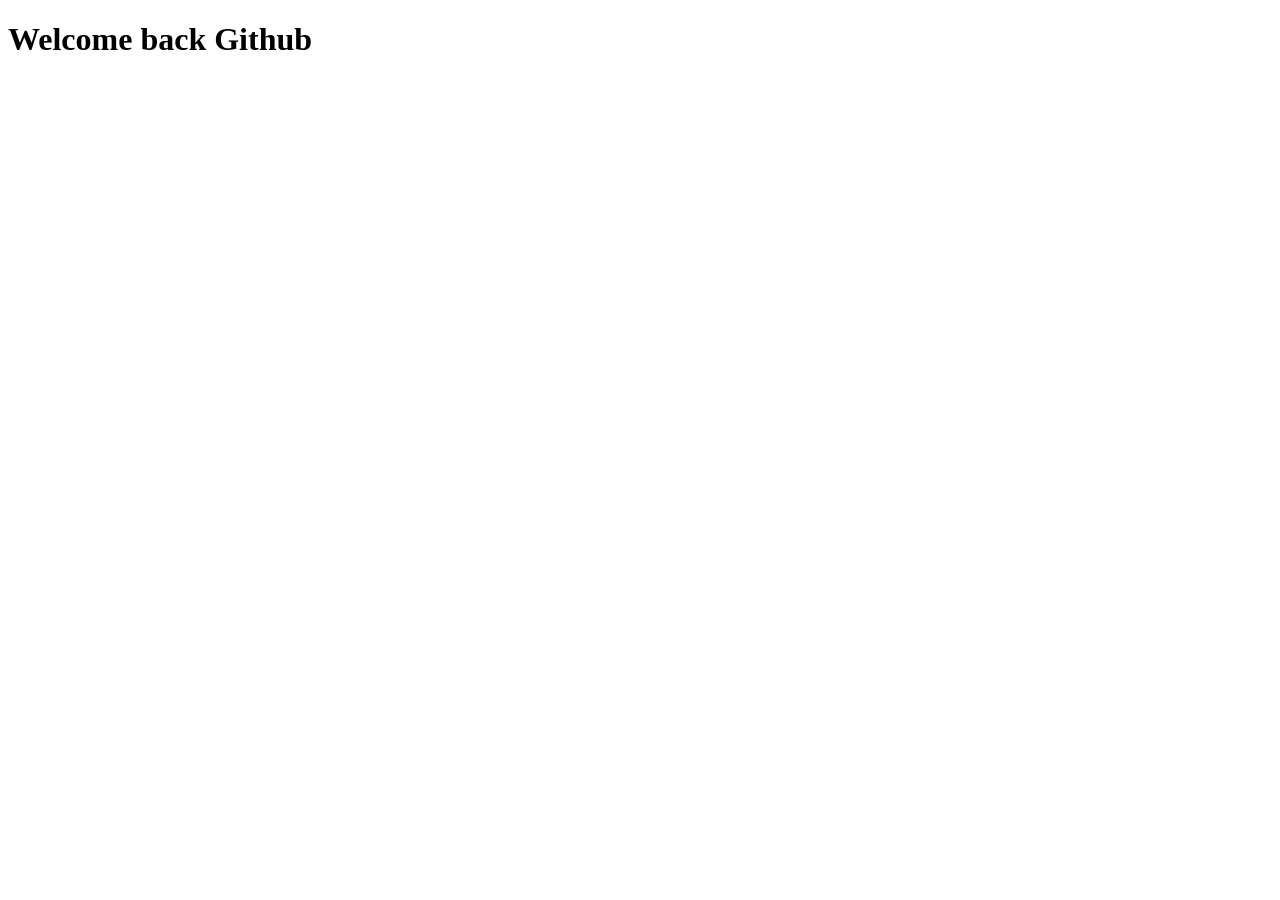
==== index.html @ bfdb6135 "all" ====
<!DOCTYPE html>
<html lang="en">
<head>
    <meta charset="UTF-8">
    <meta name="viewport" content="width=device-width, initial-scale=1.0">
    <title>Document</title>
</head>
<body>
    <div>
        <h1>Welcome back Github</h1>
    </div>
</body>
</html>
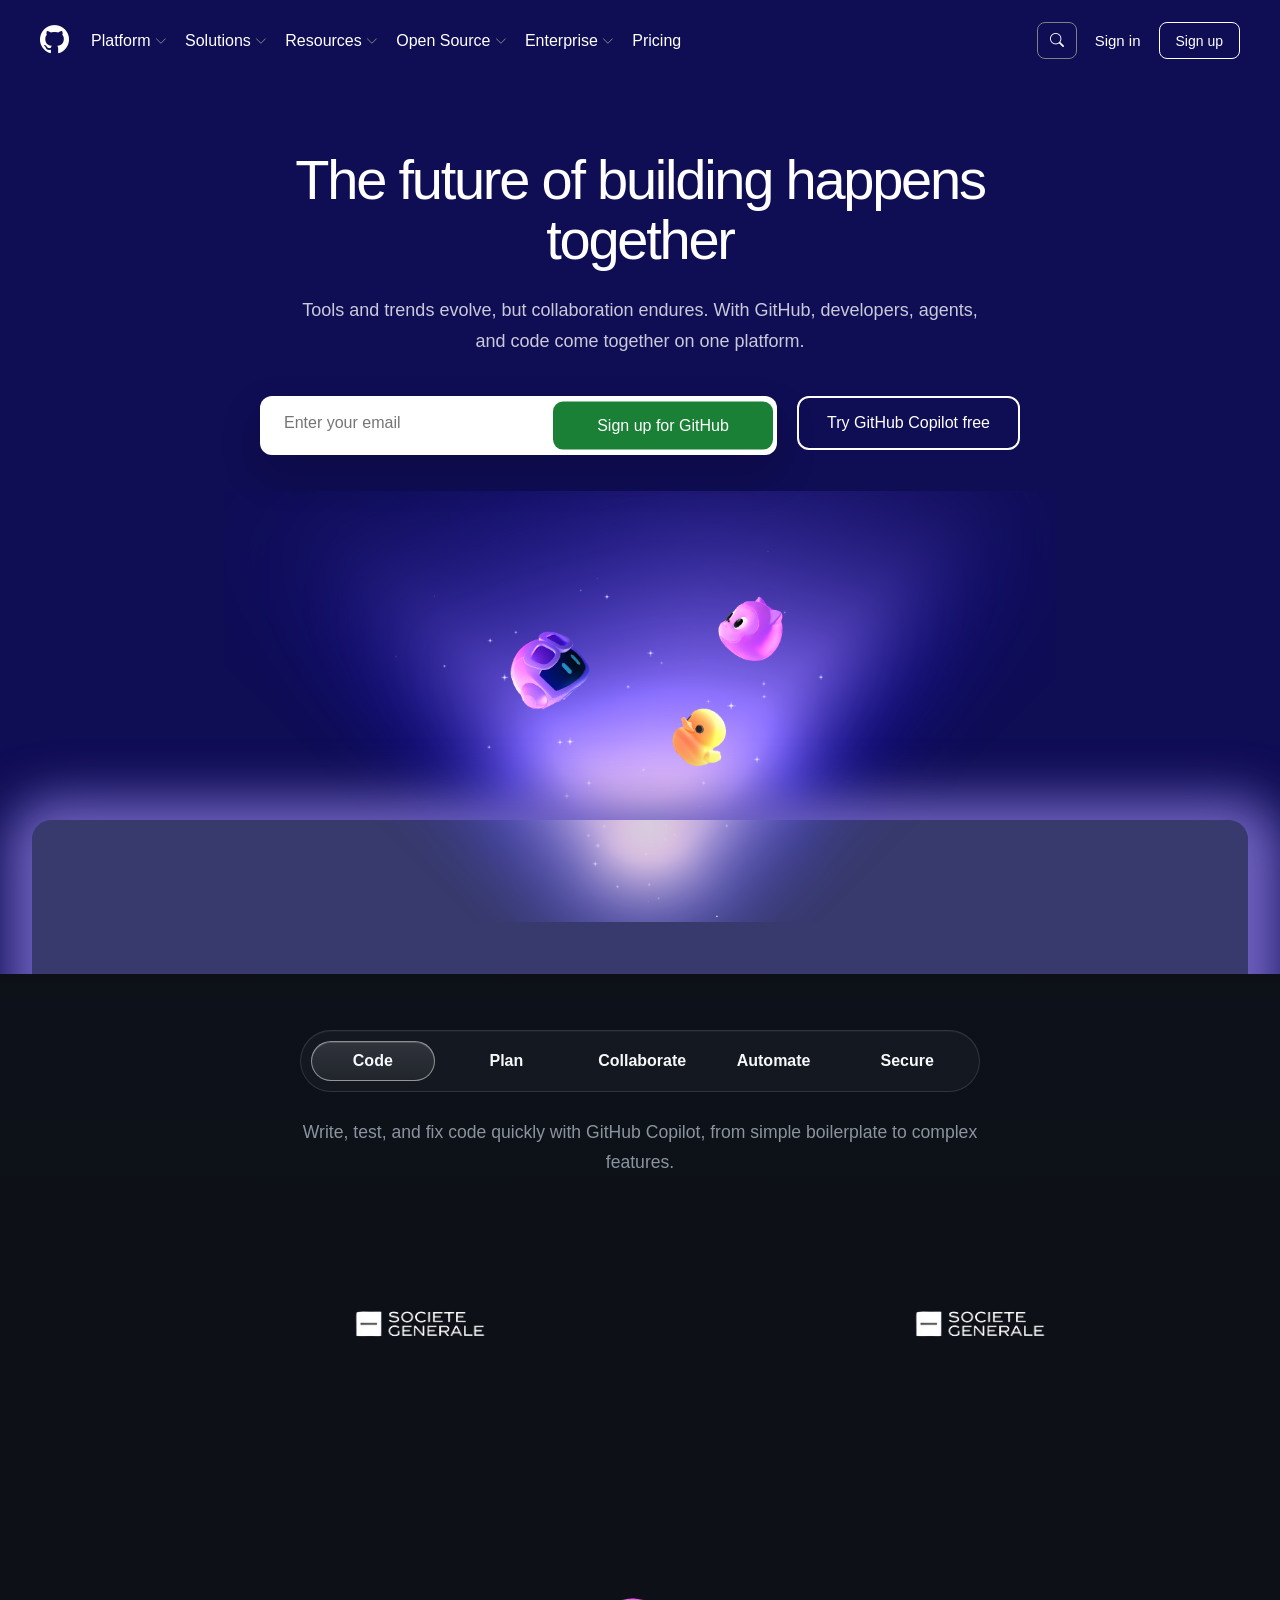
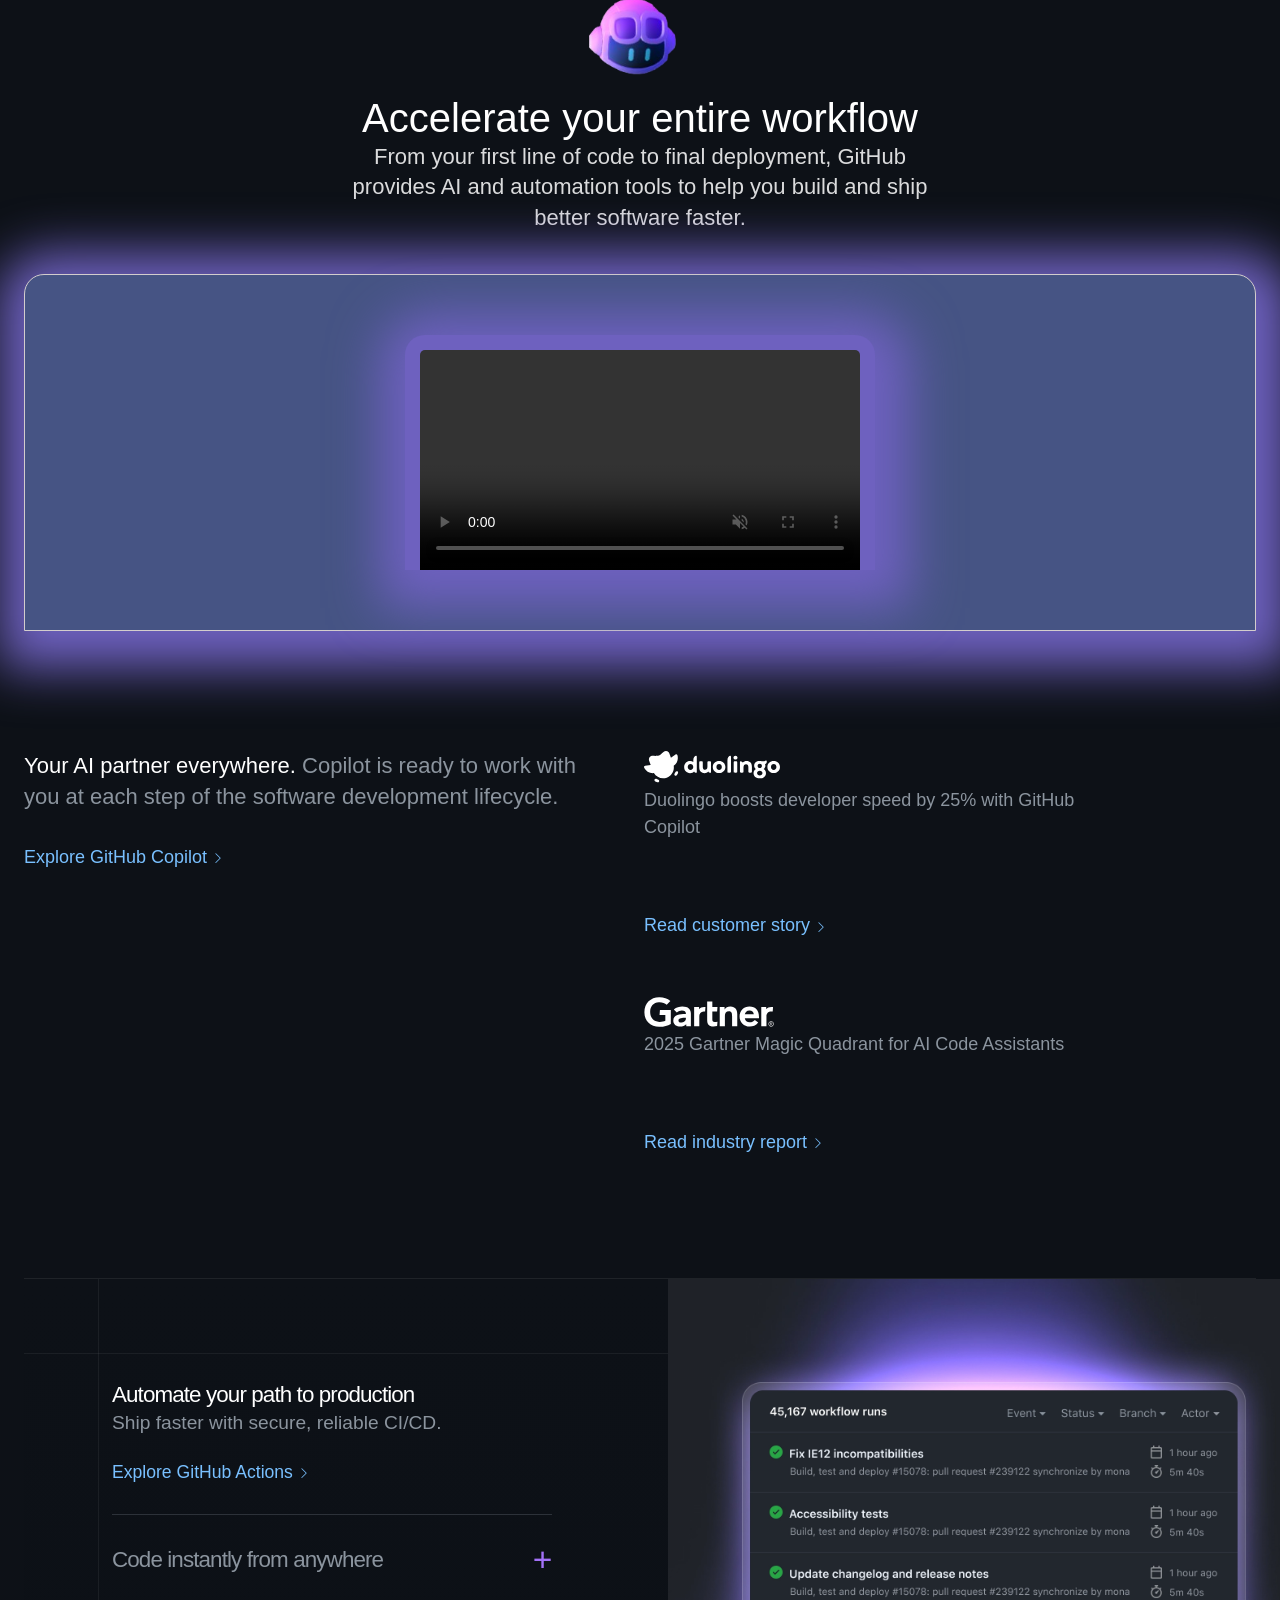
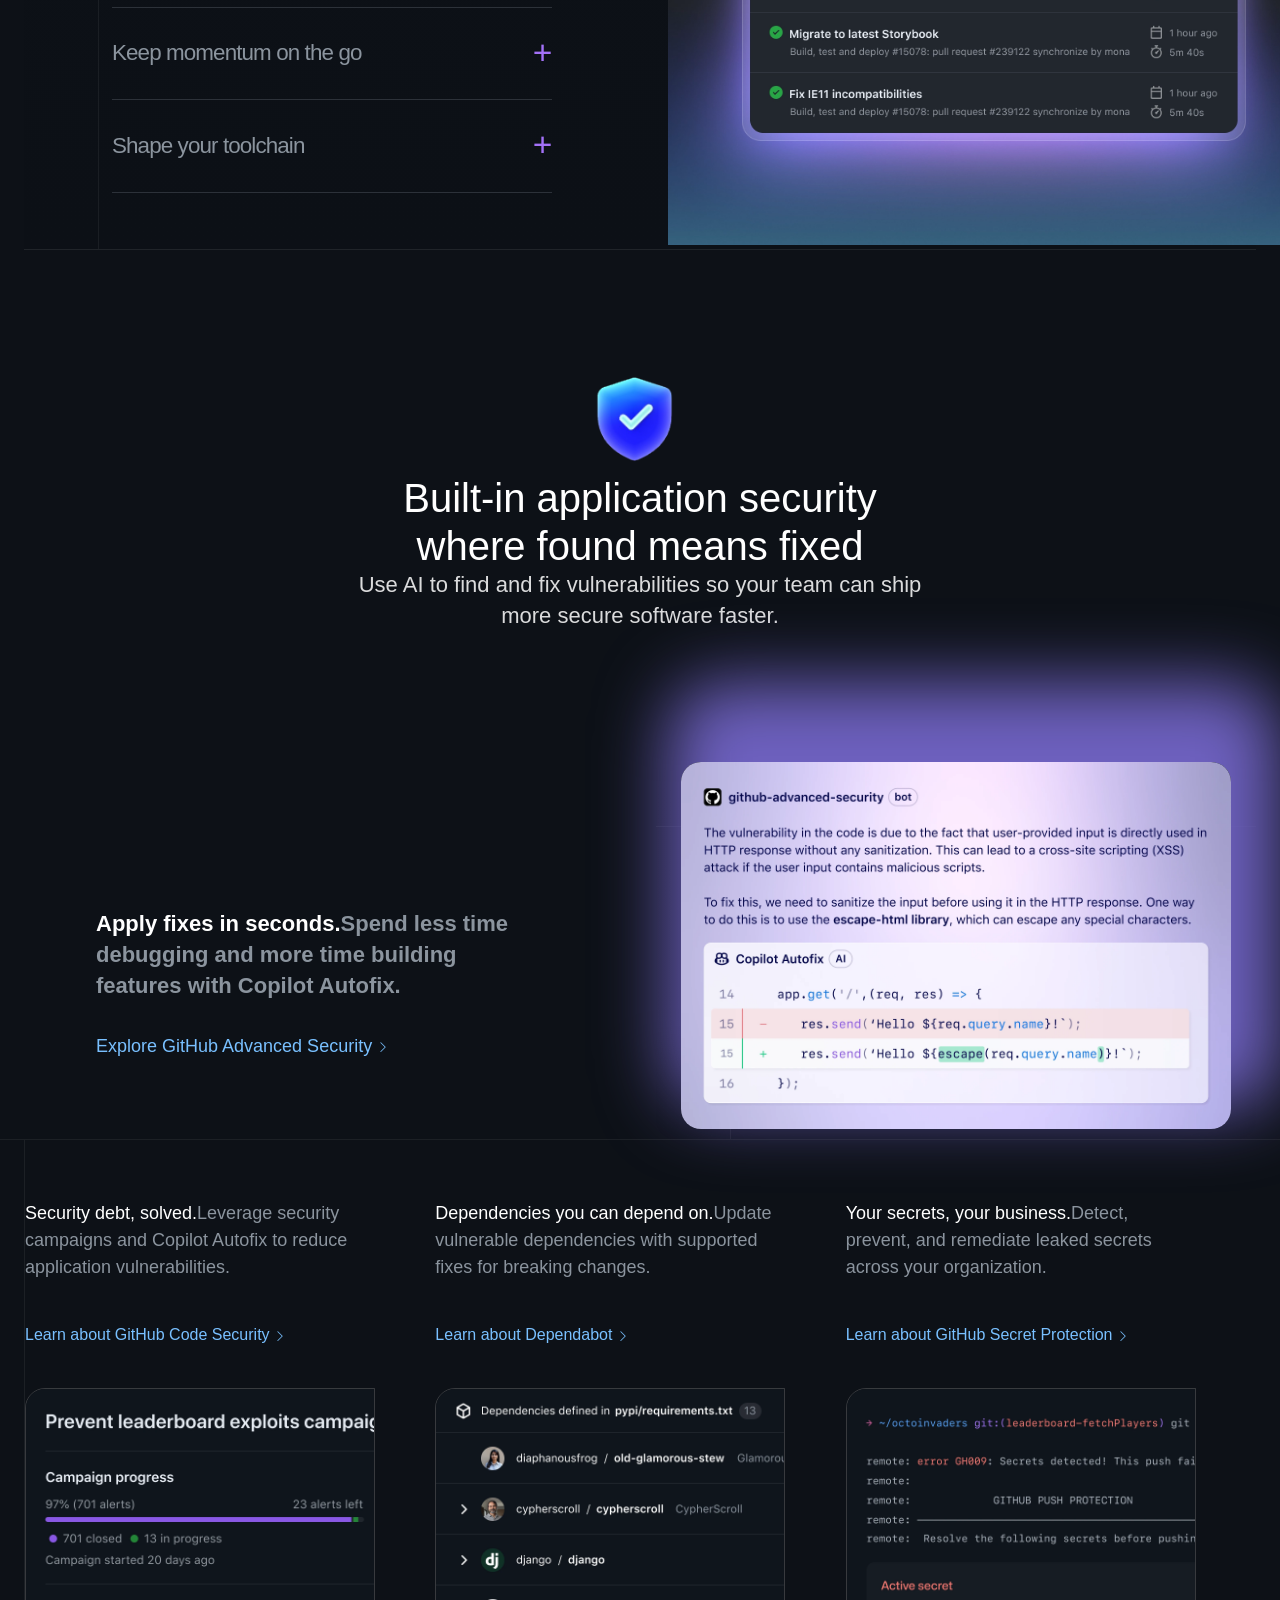
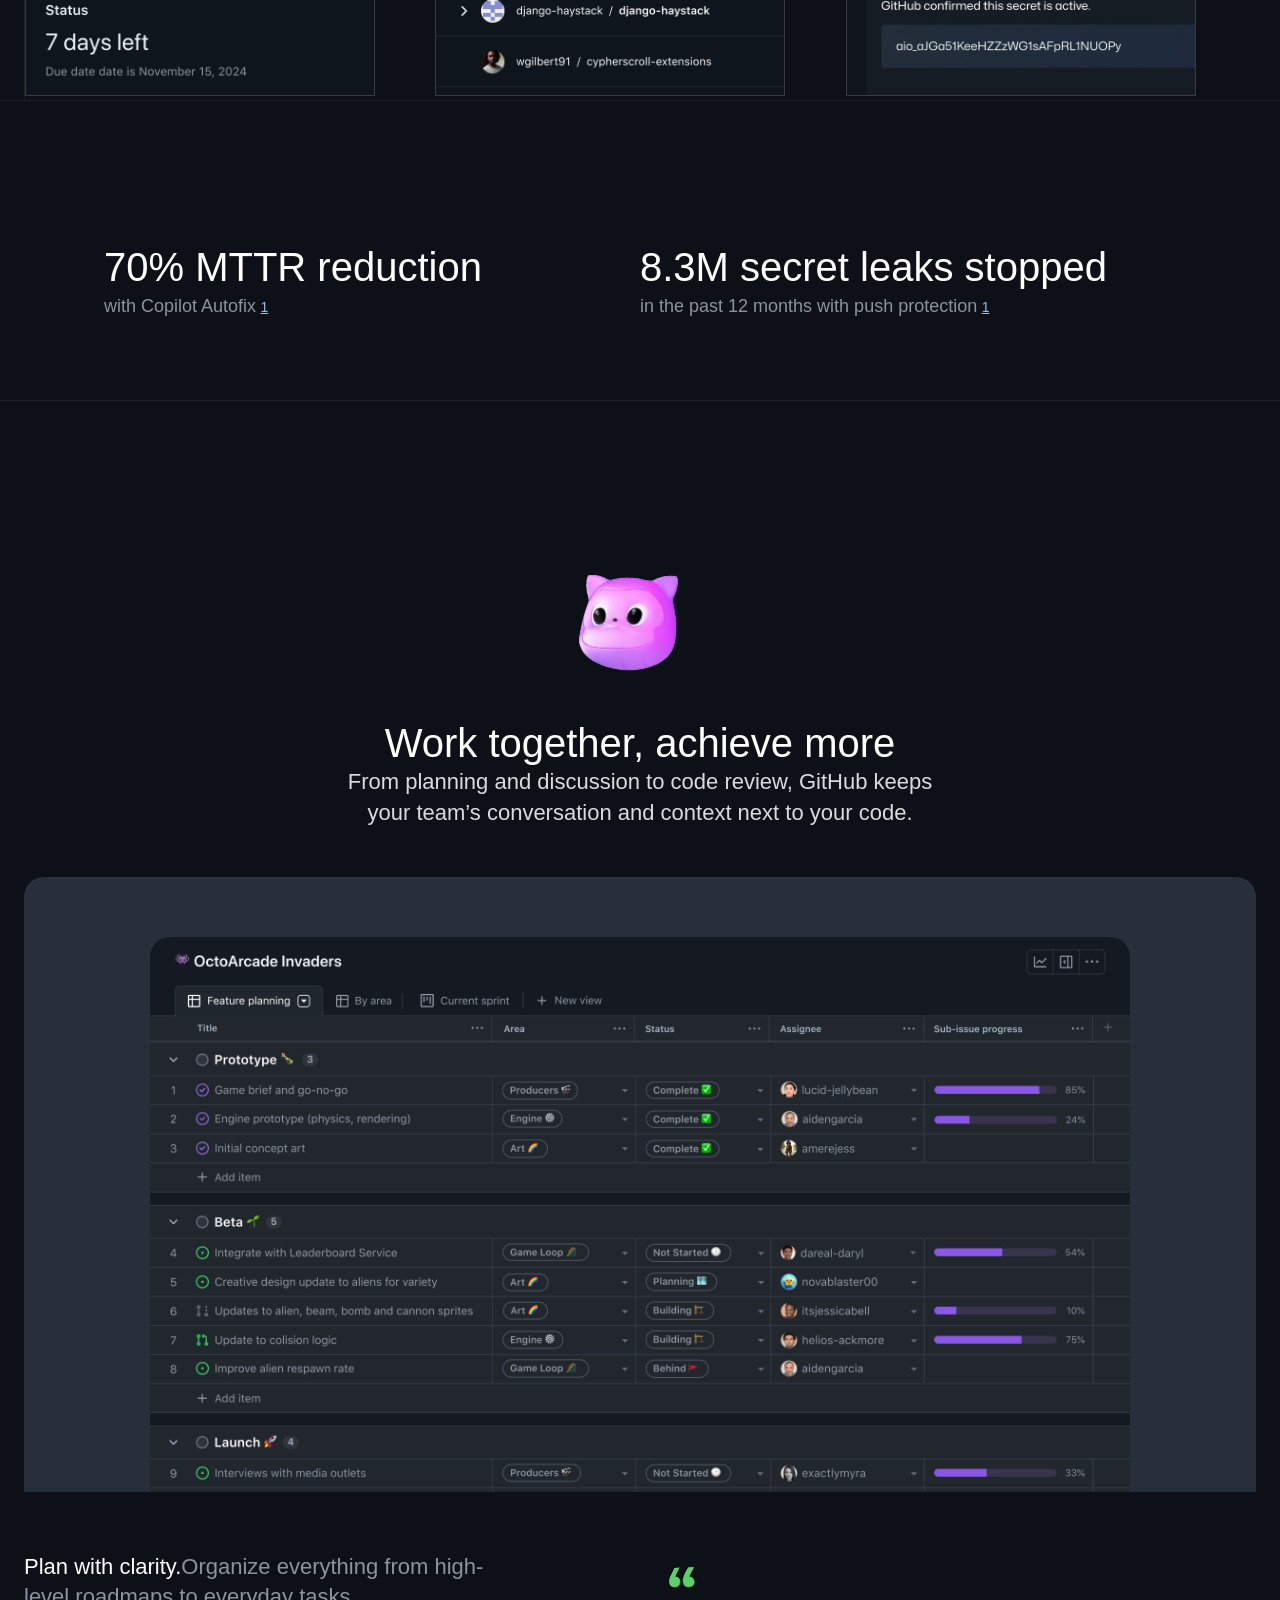
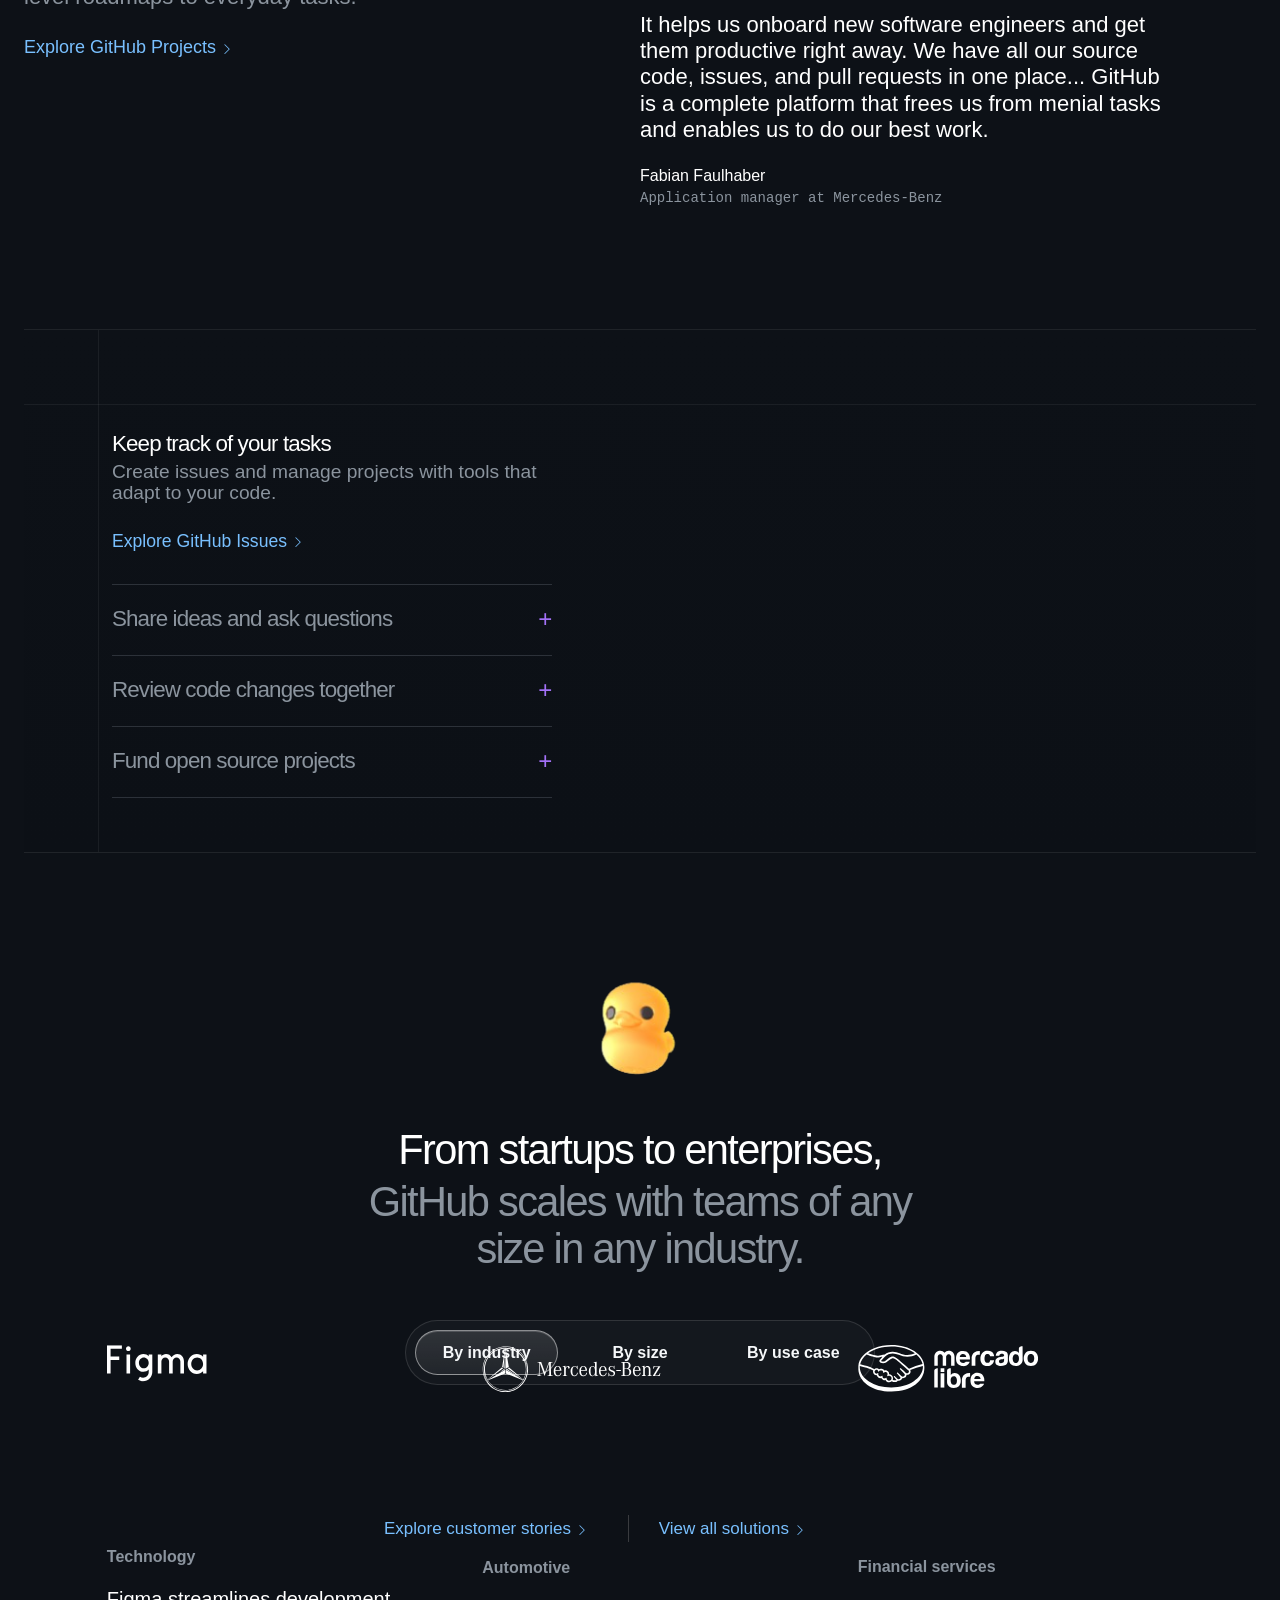
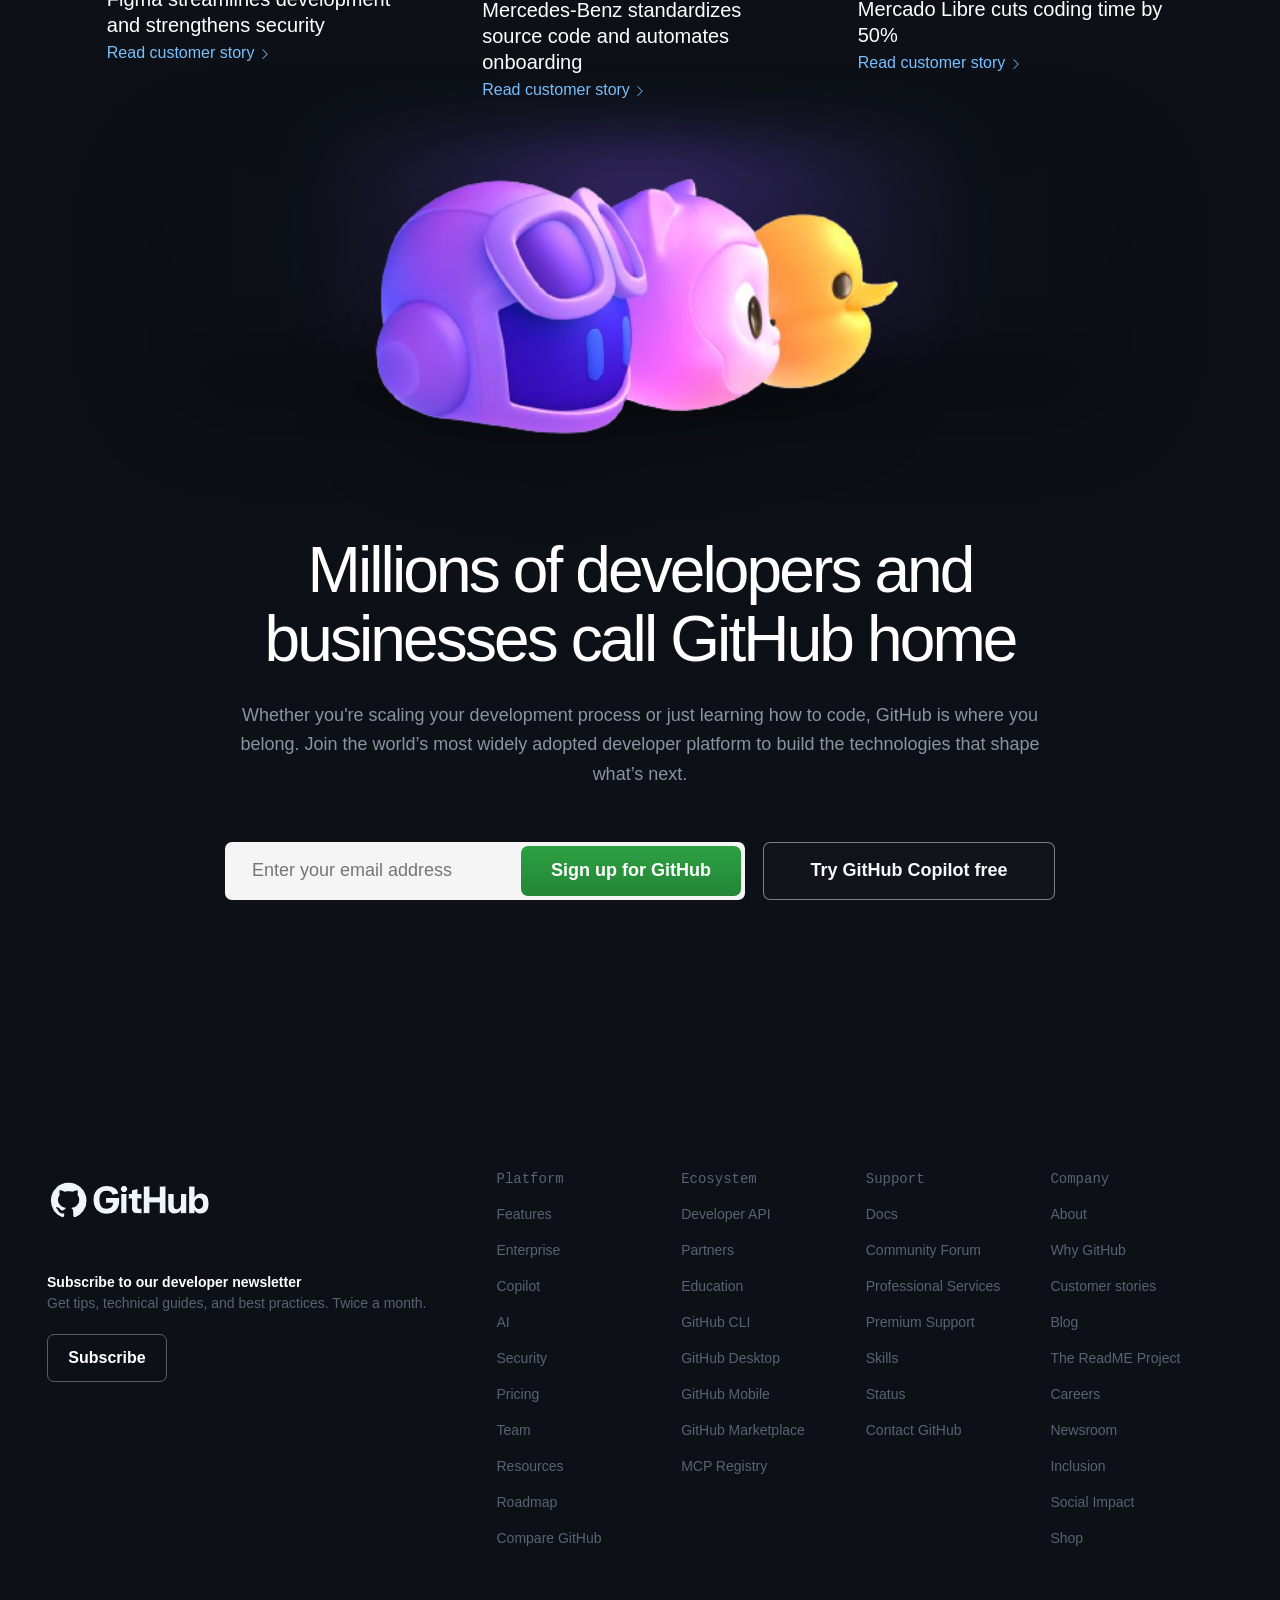
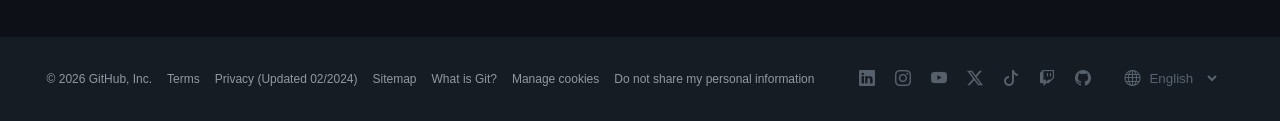
==== commit a57284ba: "all" ====
--- a/index.html
+++ b/index.html
@@ -1,13 +1,1268 @@
 <!DOCTYPE html>
 <html lang="en">
+
 <head>
+    <link rel="stylesheet" href="./css/MyProject.css">
     <meta charset="UTF-8">
+    <link rel="icon" type="image/svg+xml" href="./Multimedia/Images/github-removebg-preview.png">
     <meta name="viewport" content="width=device-width, initial-scale=1.0">
-    <title>Document</title>
+    <link rel="stylesheet" href="https://cdn.jsdelivr.net/npm/bootstrap-icons@1.13.1/font/bootstrap-icons.min.css">
+    <title>GitHub</title>
 </head>
+
 <body>
-    <div>
-        <h1>Welcome back Github</h1>
+    <div class="wrapper">
+        <header>
+            <div class="header-left">
+                <button class="menu-toggle">
+                    <i class="bi bi-list"></i>
+                </button>
+                <a href="#" class="brand"><i class="git bi bi-github"></i></a>
+
+                <nav>
+                    <ul>
+
+                        <!-- PLATFORM -->
+                        <li class="Platform">
+                            <div class="platform-list">
+                                <a href="#">Platform <i class="bi bi-chevron-down"></i></a>
+                            </div>
+
+                            <div class="platform-drops">
+
+                                <!-- AI CODE CREATION -->
+                                <div class="column">
+                                    <h4>AI CODE CREATION</h4>
+
+                                    <div class="item">
+                                        <i class="bi bi-robot"></i>
+                                        <div>
+                                            <a href="#"> <span>GitHub Copilot</span>
+                                                <p>Write better code with AI</p>
+                                            </a>
+                                        </div>
+                                    </div>
+
+                                    <div class="item">
+                                        <i class="bi bi-stars"></i>
+                                        <div>
+                                            <a href="#"><span>GitHub Spark</span>
+                                                <p>Build and deploy intelligent apps</p>
+                                            </a>
+                                        </div>
+                                    </div>
+
+                                    <div class="item">
+                                        <i class="bi bi-diagram-3"></i>
+                                        <div>
+                                            <a href="#"><span>GitHub Models</span>
+                                                <p>Manage and compare prompts</p>
+                                            </a>
+                                        </div>
+                                    </div>
+
+                                    <div class="item">
+                                        <i class="bi bi-plug"></i>
+                                        <div>
+                                            <a href="#"><span>MCP Registry<sup>New</sup></span>
+                                                <p>Integrate external tools</p>
+                                            </a>
+                                        </div>
+                                    </div>
+
+
+                                </div>
+
+                                <!-- WORKFLOWS -->
+                                <div class="column">
+                                    <h4>DEVELOPER WORKFLOWS</h4>
+
+                                    <div class="item">
+                                        <i class="bi bi-lightning"></i>
+                                        <div>
+                                            <a href="#"><span>Actions</span>
+                                                <p>Automate any workflow</p>
+                                            </a>
+                                        </div>
+                                    </div>
+
+                                    <div class="item">
+                                        <i class="bi bi-laptop"></i>
+                                        <div>
+                                            <a href="#"><span>Codespaces</span>
+                                                <p>Instant dev environments</p>
+                                            </a>
+                                        </div>
+                                    </div>
+
+                                    <div class="item">
+                                        <i class="bi bi-record-circle"></i>
+                                        <div>
+                                            <a href="#"><span>Issues</span>
+                                                <p>Plan and track work</p>
+                                            </a>
+                                        </div>
+                                    </div>
+
+                                    <div class="item">
+                                        <i class="bi bi-code"></i>
+                                        <div>
+                                            <a href="#"><span>Code Review</span>
+                                                <p>Manage code changes</p>
+                                            </a>
+                                        </div>
+                                    </div>
+                                </div>
+
+                                <!-- SECURITY -->
+                                <div class="column">
+                                    <h4>APPLICATION SECURITY</h4>
+
+                                    <div class="item">
+                                        <i class="bi bi-shield-check"></i>
+                                        <div>
+                                            <a href="#"><span>GitHub Advanced Security</span>
+                                                <p>Find and fix vulnerabilities</p>
+                                            </a>
+                                        </div>
+                                    </div>
+
+                                    <div class="item">
+                                        <i class="bi bi-lock"></i>
+                                        <div>
+                                            <a href="#"><span>Code security</span>
+                                                <p>Secure your code as you build</p>
+                                            </a>
+                                        </div>
+                                    </div>
+
+                                    <div class="item">
+                                        <i class="bi bi-key"></i>
+                                        <div>
+                                            <a href="#"><span>Secret protection</span>
+                                                <p>Stop leaks before they start</p>
+                                            </a>
+                                        </div>
+                                    </div>
+                                </div>
+
+                                <!-- EXPLORE -->
+                                <div class="column last">
+                                    <h4>EXPLORE</h4>
+                                    <a href="#">
+                                        <p>Why GitHub</p>
+                                    </a>
+                                    <a href="#">
+                                        <p>Documentation</p>
+                                    </a>
+                                    <a href="#">
+                                        <p>Blog</p>
+                                    </a>
+                                    <a href="#">
+                                        <p>Changelog</p>
+                                    </a>
+                                    <a href="#">
+                                        <p>Marketplace</p>
+                                    </a>
+                                </div>
+
+                                <!-- All features -->
+                                <div class="view">
+                                    <a href="#">
+                                        <p>View all features <i class="bi bi-chevron-right"></i></p>
+                                    </a>
+                                </div>
+                            </div>
+                        </li>
+
+                        <!-- SOLUTIONS -->
+                        <li class="solution">
+                            <div class="solution-list">
+                                <a href="#">Solutions <i class="bi bi-chevron-down"></i></a>
+                            </div>
+
+                            <div class="solution-drops">
+
+                                <!-- BY COMPANY SIZE -->
+                                <div class="column2">
+                                    <h4>BY COMPANY SIZE</h4>
+
+                                    <div class="item2">
+                                        <div>
+                                            <a href="#"><span>Enterprises</span></a>
+                                        </div>
+                                    </div>
+
+                                    <div class="item2">
+                                        <div>
+                                            <a href="#"><span>Small and medium teams</span></a>
+                                        </div>
+                                    </div>
+
+                                    <div class="item2">
+                                        <div>
+                                            <a href="#"><span>Startups</span></a>
+                                        </div>
+                                    </div>
+
+                                    <div class="item2">
+                                        <div>
+                                            <a href="#"><span>Nonprofits</span></a>
+                                        </div>
+                                    </div>
+                                </div>
+
+                                <!-- BY USE CASE -->
+                                <div class="column2">
+                                    <h4>BY USE CASE</h4>
+
+                                    <div class="item2">
+                                        <div>
+                                            <a href="#"><span>App Modernization</span></a>
+                                        </div>
+                                    </div>
+                                    <div class="item2">
+                                        <div>
+                                            <a href="#"><span>DevSecOps</span></a>
+                                        </div>
+                                    </div>
+
+                                    <div class="item2">
+                                        <div>
+                                            <a href="#"><span>DevOps</span></a>
+                                        </div>
+                                    </div>
+
+                                    <div class="item2">
+                                        <div>
+                                            <a
+                                                href="http://127.0.0.1:5500/Html/GitHub%20CI.html#"><span>CI/CD</span></a>
+                                        </div>
+                                    </div>
+                                    <div class="item2">
+                                        <div>
+                                            <a href="http://127.0.0.1:5500/Html/View%20all%20use%20cases.html"><span>View
+                                                    all use cases <i class="bi bi-chevron-right"></i></span></a>
+                                        </div>
+                                    </div>
+                                </div>
+
+                                <!-- BY INDUSTRY -->
+                                <div class="column2">
+                                    <h4>BY INDUSTRY</h4>
+
+
+                                    <div class="item2">
+                                        <div>
+                                            <a href="#"><span>Healthcare</span></a>
+                                        </div>
+                                    </div>
+
+                                    <div class="item2">
+                                        <div>
+                                            <a href="#"><span>Financial services</span></a>
+                                        </div>
+                                    </div>
+
+                                    <div class="item2">
+                                        <div>
+                                            <a href="#"><span>Manufacturing</span></a>
+                                        </div>
+                                    </div>
+
+                                    <div class="item2">
+                                        <div>
+                                            <a href="#"><span>Government</span></a>
+                                        </div>
+                                    </div>
+
+                                    <div class="item2">
+                                        <div>
+                                            <a href="#"><span>View all industries <i
+                                                        class="bi bi-chevron-right"></i></span></a>
+                                        </div>
+                                    </div>
+                                </div>
+
+                                <!-- All solutions -->
+                                <div class="view">
+                                    <a href="http://127.0.0.1:5500/Html/solution.html">
+                                        <p>View all solutions <i class="bi bi-chevron-right"></i></p>
+                                    </a>
+                                </div>
+                            </div>
+                        </li>
+
+
+                        <!-- RESOURCES -->
+                        <li class="resources">
+                            <div class="resources-list">
+                                <a href="#">Resources <i class="bi bi-chevron-down"></i></a>
+                            </div>
+
+                            <div class="resources-drops">
+
+                                <!-- EXPLORE BY TOPIC -->
+                                <div class="column3">
+                                    <h4>EXPLORE BY TOPIC</h4>
+
+                                    <div class="item3">
+                                        <div>
+                                            <a href="#"><span>AI</span></a>
+                                        </div>
+                                    </div>
+                                    <div class="item3">
+                                        <div>
+                                            <a href="#"><span>Software Development</span></a>
+                                        </div>
+                                    </div>
+
+                                    <div class="item3">
+                                        <div>
+                                            <a href="#"><span>DevOps</span></a>
+                                        </div>
+                                    </div>
+
+                                    <div class="item3">
+                                        <div>
+                                            <a href="#"><span>Security</span></a>
+                                        </div>
+                                    </div>
+
+                                    <div class="item3">
+                                        <div>
+                                            <a href="#"><span>View all topics <i
+                                                        class="bi bi-chevron-right"></i></span></a>
+                                        </div>
+                                    </div>
+                                </div>
+
+                                <!-- EXPLORE BY TYPE -->
+                                <div class="column3">
+                                    <h4>EXPLORE BY TYPE</h4>
+
+                                    <div class="item3">
+                                        <div>
+                                            <a href="#"><span>Customer stories</span></a>
+                                        </div>
+                                    </div>
+                                    <div class="item3">
+                                        <div>
+                                            <a href="#"><span>Events & webinars</span></a>
+                                        </div>
+                                    </div>
+
+                                    <div class="item3">
+                                        <div>
+                                            <a href="#"><span>Ebooks & reports</span></a>
+                                        </div>
+                                    </div>
+
+                                    <div class="item3">
+                                        <div>
+                                            <a href="#"><span>Business insights</span></a>
+                                        </div>
+                                    </div>
+
+                                    <div class="item3">
+                                        <div>
+                                            <a href="#"><span>GitHub Skills <i
+                                                        class="bi bi-box-arrow-up-right resource-link-icon"></i></span></a>
+                                        </div>
+                                    </div>
+                                </div>
+
+
+                                <!-- SUPPORT & SERVICES -->
+                                <div class="column3">
+                                    <h4>EXPLORE BY TOPIC</h4>
+
+                                    <div class="item3">
+                                        <div>
+                                            <a href="#"><span>Documentation <i
+                                                        class="bi bi-box-arrow-up-right resource-link-icon"></i></span></a>
+                                        </div>
+                                    </div>
+                                    <div class="item3">
+                                        <div>
+                                            <a href="#"><span>Customer support <i
+                                                        class="bi bi-box-arrow-up-right resource-link-icon"></i></span></a>
+                                        </div>
+                                    </div>
+
+                                    <div class="item3">
+                                        <div>
+                                            <a href="#"><span>Community forum</span></a>
+                                        </div>
+                                    </div>
+
+                                    <div class="item3">
+                                        <div>
+                                            <a href="#"><span>Trust center</span></a>
+                                        </div>
+                                    </div>
+
+                                    <div class="item3">
+                                        <div>
+                                            <a href="#"><span>Partners</span></a>
+                                        </div>
+                                    </div>
+                                </div>
+
+                                <!-- All resource -->
+                                <div class="view">
+                                    <a href="#">
+                                        <p>View all resources <i class="bi bi-chevron-right"></i></p>
+                                    </a>
+                                </div>
+                            </div>
+                        </li>
+
+
+                        <!-- OPEN SOURCE -->
+                        <li class="open source">
+                            <div class="open-list">
+                                <a href="#">Open Source <i class="bi bi-chevron-down"></i></a>
+                            </div>
+
+                            <div class="open-drops">
+                                <!-- COMMUNITY -->
+                                <div class="column4">
+                                    <h4>COMMUNITY</h4>
+
+                                    <div class="item4">
+                                        <i class="bi bi-heart-fill"></i>
+                                        <div>
+                                            <a href="#"><span>GitHub Sponsors</span>
+                                                <p>Fund open source developers</p>
+                                            </a>
+                                        </div>
+                                    </div>
+
+                                </div>
+
+                                <!-- PROGRAMS -->
+                                <div class="column4">
+                                    <h4>PROGRAMS</h4>
+
+                                    <div class="item4">
+                                        <div>
+                                            <a href="#"><span>Security Lab <i
+                                                        class="bi bi-box-arrow-up-right resource-link-icons"></i></span></a>
+                                        </div>
+                                    </div>
+
+                                    <div class="item4">
+                                        <div>
+                                            <a href="#"><span>Maintainer Community <i
+                                                        class="bi bi-box-arrow-up-right resource-link-icons"></i></span></a>
+                                        </div>
+                                    </div>
+
+                                    <div class="item4">
+                                        <div>
+                                            <a href="#"><span>Accelerator</span></a>
+                                        </div>
+                                    </div>
+
+                                    <div class="item4">
+                                        <div>
+                                            <a href="#"><span>GitHub Stars <i
+                                                        class="bi bi-box-arrow-up-right resource-link-icons"></i></span></a>
+                                        </div>
+                                    </div>
+
+                                    <div class="item4">
+                                        <div>
+                                            <a href="#"><span>Archive Program <i
+                                                        class="bi bi-box-arrow-up-right resource-link-icons"></i></span></a>
+                                        </div>
+                                    </div>
+                                </div>
+
+
+                                <!-- REPOSITORIES -->
+                                <div class="column4">
+                                    <h4>REPOSITORIES</h4>
+
+                                    <div class="item4">
+                                        <div>
+                                            <a href="#"><span>Topics</span></a>
+                                        </div>
+                                    </div>
+                                    <div class="item4">
+                                        <div>
+                                            <a href="#"><span>Trending</span></a>
+                                        </div>
+                                    </div>
+
+                                    <div class="item4">
+                                        <div>
+                                            <a href="#"><span>Collections</span></a>
+                                        </div>
+                                    </div>
+
+                                </div>
+
+                            </div>
+                        </li>
+
+                        <!-- ENTERPRISE -->
+                        <li class="enterprise">
+                            <div class="enterprise-list">
+                                <a href="#">Enterprise <i class="bi bi-chevron-down"></i></a>
+                            </div>
+
+
+                            <div class="enterprise-drops">
+
+                                <!-- ENTERPRISE SOLUTIONS -->
+                                <div class="column5">
+                                    <h4>ENTERPRISE SOLUTIONS</h4>
+
+                                    <div class="item5">
+                                        <i class="bi bi-building"></i>
+                                        <div>
+                                            <a href="#"><span>Enterprise platform</span>
+                                                <p>AI-powered developer platform</p>
+                                            </a>
+                                        </div>
+                                    </div>
+
+                                </div>
+
+                                <!-- ADD-ONS -->
+                                <div class="column5">
+                                    <h4>AVAILABLE ADD-ONS</h4>
+
+                                    <div class="item5">
+                                        <i class="bi bi-shield-check"></i>
+                                        <div>
+                                            <a href="#"><span>GitHub Advanced Security</span>
+                                                <p>Enterprise-grade security features</p>
+                                            </a>
+                                        </div>
+                                    </div>
+
+                                    <div class="item5">
+                                        <i class="bi bi-robot"></i>
+                                        <div>
+                                            <a href="#"><span>Copilot for Business</span>
+                                                <p>Enterprise-grade AI features</p>
+                                            </a>
+                                        </div>
+                                    </div>
+
+                                    <div class="item5">
+                                        <i class="bi bi-headset"></i>
+                                        <div>
+                                            <a href="#"><span>Premium Support</span>
+                                                <p>Enterprise-grade 24/7 support</p>
+                                            </a>
+                                        </div>
+                                    </div>
+
+                                </div>
+
+                            </div>
+                        </li>
+
+                        <li><a href="#">Pricing</a></li>
+                    </ul>
+                </nav>
+            </div>
+
+            <div class="header-right">
+
+                <div class="iconsearch">
+                    <i class="bi bi-search search1"></i>
+                </div>
+                <div class="icon">
+                    <i class="bi bi-search search"></i>
+                    <input type="text" placeholder="Search or jump to...">
+                    <i class="bi bi-slash-square search"></i>
+                </div>
+
+                <div class="header-bttn">
+                    <div class="signin">
+                        <a href="./Html/signin.html">Sign in</a>
+                    </div>
+
+                    <div class="signup">
+                        <a href="./Html/signup.html" class="signup-btn">Sign up</a>
+                    </div>
+                </div>
+            </div>
+        </header>
+
+
+
+        <!-- HERO -->
+
+        <div class="hero">
+            <div class="hero-content">
+                <h1>The future of building happens together</h1>
+                <p>Tools and trends evolve, but collaboration endures. With GitHub, developers, agents, and code
+                    come
+                    together on one platform.
+                </p>
+
+                <div class="email">
+                    <div class="emailbttn">
+                        <input type="email" placeholder="Enter your email" aria-label="Enter your email">
+                        <button type="button">Sign up for GitHub</button>
+                    </div>
+                    <div class="try">
+                        <button type="button">Try GitHub Copilot free</button>
+                    </div>
+                </div>
+            </div>
+
+            <div class="try-image">
+                <img src="./Multimedia/Images/output-onlinepngtools.png" alt="GitHub product interface preview">
+            </div>
+        </div>
+
+        <section class="video-section">
+            <div>
+                <video autoplay muted loop playsinline>
+                    <source src="./Multimedia/Videos/github-video.mp4" type="video/mp4">
+                </video>
+            </div>
+        </section>
+
+
+
+        <!-- CONTAINER -->
+        <div class="container">
+
+            <section class="capability-section">
+                <div class="capability-shell">
+                    <div class="capability-tabs" aria-label="GitHub workflow categories">
+                        <button type="button" class="capability-tab active">Code</button>
+                        <button type="button" class="capability-tab">Plan</button>
+                        <button type="button" class="capability-tab">Collaborate</button>
+                        <button type="button" class="capability-tab">Automate</button>
+                        <button type="button" class="capability-tab">Secure</button>
+                    </div>
+
+                    <p class="capability-copy">
+                        Write, test, and fix code quickly with GitHub Copilot, from simple boilerplate
+                        to complex features.
+                    </p>
+                </div>
+            </section>
+
+            <!-- PHOTO SECTION -->
+            <section>
+                <div class="photos-marquee">
+                    <div class="photos-track">
+                        <div class="photos">
+                            <div class="infys">
+                                <img src="https://framerusercontent.com/images/nHfbawY7knQ0dBnRpY2ZuxhAIxc.png?width=500&height=500"
+                                    alt="">
+                            </div>
+
+                            <div class="mercado">
+                                <img src="https://cdn.prod.website-files.com/60c88869b8a3b1f8408650dc/61f03341fc2366bafcab0915_18.png"
+                                    alt="">
+                            </div>
+
+                            <div class="duolingo">
+                                <img src="https://www.supercollider.gg/_astro/logo.4OXObEwB_ZaKChb.png" alt="">
+                            </div>
+
+                            <div class="american">
+                                <img src="https://www.aeroportdequebec.com/sites/default/files/2016-06/american-airlines-renv.png"
+                                    alt="">
+                            </div>
+
+                            <div class="vodafone">
+                                <img src="https://framerusercontent.com/images/PuDHgo25swDrAPqnLGjTZw4QvnE.png" alt="">
+                            </div>
+
+                            <div class="shopify">
+                                <img src="https://growremote.ie/wp-content/uploads/2024/04/2-7.png" alt="">
+                            </div>
+
+                            <div class="spotify">
+                                <img src="https://azurimusic.com/wp-content/uploads/2025/04/png-spotify-white-text-logo-701751694774501ekju9qaddn-removebg-preview-e1745906949390.png"
+                                    alt="">
+                            </div>
+
+                            <div class="philip">
+                                <img src="https://static.wixstatic.com/media/abc5f3_b6a7c10eeb464eb09e96f4df1a9808b6~mv2.png/v1/fill/w_500,h_500,al_c,q_85,enc_avif,quality_auto/preview-removebg-preview.png"
+                                    alt="">
+                            </div>
+
+                            <div class="societe">
+                                <img src="./Multimedia/Images/images-removebg-preview.png" alt="">
+                            </div>
+                        </div>
+
+                        <div class="photos" aria-hidden="true">
+                            <div class="infys">
+                                <img src="https://framerusercontent.com/images/nHfbawY7knQ0dBnRpY2ZuxhAIxc.png?width=500&height=500"
+                                    alt="">
+                            </div>
+
+                            <div class="mercado">
+                                <img src="https://cdn.prod.website-files.com/60c88869b8a3b1f8408650dc/61f03341fc2366bafcab0915_18.png"
+                                    alt="">
+                            </div>
+
+                            <div class="duolingo">
+                                <img src="https://www.supercollider.gg/_astro/logo.4OXObEwB_ZaKChb.png" alt="">
+                            </div>
+
+                            <div class="american">
+                                <img src="https://www.aeroportdequebec.com/sites/default/files/2016-06/american-airlines-renv.png"
+                                    alt="">
+                            </div>
+
+                            <div class="vodafone">
+                                <img src="https://framerusercontent.com/images/PuDHgo25swDrAPqnLGjTZw4QvnE.png" alt="">
+                            </div>
+
+                            <div class="shopify">
+                                <img src="https://growremote.ie/wp-content/uploads/2024/04/2-7.png" alt="">
+                            </div>
+
+                            <div class="spotify">
+                                <img src="https://azurimusic.com/wp-content/uploads/2025/04/png-spotify-white-text-logo-701751694774501ekju9qaddn-removebg-preview-e1745906949390.png"
+                                    alt="">
+                            </div>
+
+                            <div class="philip">
+                                <img src="https://static.wixstatic.com/media/abc5f3_b6a7c10eeb464eb09e96f4df1a9808b6~mv2.png/v1/fill/w_500,h_500,al_c,q_85,enc_avif,quality_auto/preview-removebg-preview.png"
+                                    alt="">
+                            </div>
+
+                            <div class="societe">
+                                <img src="./Multimedia/Images/images-removebg-preview.png" alt="">
+                            </div>
+                        </div>
+                    </div>
+                </div>
+            </section>
+
+            <div class="workflow">
+                <div class="firstlinelogo">
+                    <img src="./Multimedia/Images/Screenshot_2026-03-21_003548-removebg-preview.png" alt="">
+                </div>
+                <div class="firstline">
+                    <h3>Accelerate your entire workflow</h3>
+                    <p>From your first line of code to final deployment, GitHub provides AI and automation tools to help
+                        you
+                        build and ship better software faster.</p>
+                </div>
+                <div class="video">
+                    <video controls autoplay muted loop width="600px" height="600px">
+                        <source src="./Multimedia/Videos/GitHub  Change is constant GitHub keeps you ahead  GitHub.mp4">
+                    </video>
+                </div>
+            </div>
+
+            <!-- LIFECYCLE SECTION -->
+            <div class="lifecycle">
+                <div class="copilot">
+                    <P>Your AI partner everywhere.<span> Copilot is ready to work with you at each step of the software
+                            development lifecycle.</span></P>
+
+                    <a href="#" class="menu-links">Explore GitHub Copilot <i class="bi bi-chevron-right"></i> <i
+                            class="arrow1 bi bi-arrow-right-short"></i></a>
+                </div>
+
+                <div class="duo">
+                    <div class="developer">
+                        <img src="./Multimedia/Images/logo-duolingo-14477f9e54a6.svg" alt="">
+
+                        <p>Duolingo boosts developer speed by 25% with GitHub Copilot</p>
+
+                        <a href="#" class="menu-links">Read customer story <i class="bi bi-chevron-right"></i><i
+                                class="arrow1 bi bi-arrow-right-short"></i></a>
+                    </div>
+
+                    <div class="magic">
+                        <img src="./Multimedia/Images/logo-gartner-aa8c2e452b64.svg" alt="">
+
+                        <p>2025 Gartner Magic Quadrant for AI Code Assistants</p>
+
+                        <a href="#" class="menu-links">Read industry report <i class="bi bi-chevron-right"></i><i
+                                class="arrow1 bi bi-arrow-right-short"></i></a>
+                    </div>
+                </div>
+            </div>
+
+            <!-- AUTOMATED SECTION -->
+            <section>
+                <div class="automate">
+                    <div class="automate1">
+                        <div class="automate-list automate-item active">
+                            <div class="automate-copy">
+                                <h3>Automate your path to production</h3>
+
+                                <div class="automate-drops">
+                                    <p>Ship faster with secure, reliable CI/CD.</p>
+                                    <a href="#" class="menu-links">Explore GitHub Actions <i
+                                            class="right bi bi-chevron-right"></i><i
+                                            class="arrow1 bi bi-arrow-right-short"></i></a>
+                                </div>
+                            </div>
+                        </div>
+
+                        <div class="code-list automate-item collapsed">
+                            <div class="automate-row">
+                                <h3>Code instantly from anywhere</h3>
+                                <button class="automate-plus">+</button>
+                            </div>
+                        </div>
+
+                        <div class="keep-list automate-item collapsed">
+                            <div class="automate-row">
+                                <h3>Keep momentum on the go</h3>
+                                <button class="automate-plus">+</button>
+                            </div>
+                        </div>
+
+                        <div class="shape-list automate-item collapsed">
+                            <div class="automate-row">
+                                <h3>Shape your toolchain</h3>
+                                <button class="automate-plus">+</button>
+                            </div>
+                        </div>
+
+                    </div>
+
+
+                    <div class="image1">
+                        <img src="./Multimedia/Images/accordion-1-ce487d44c0bf.webp" alt="">
+                    </div>
+
+
+                </div>
+            </section>
+
+            <!-- BUILT SECTION -->
+            <section class="built-section">
+                <div class="built">
+                    <div class="fix">
+                        <div class="logo1">
+                            <img src="./Multimedia/Images/Screenshot_2026-03-21_000525-removebg-preview.png" alt="">
+                        </div>
+                        <div class="logotext">
+                            <h3>Built-in application security where found means fixed</h3>
+                            <p>Use AI to find and fix vulnerabilities so your team can ship more secure software faster.
+                            </p>
+                        </div>
+                    </div>
+
+
+                    <div class="autofix">
+                        <div class="autofixtext">
+                            <h3>Apply fixes in seconds.<span>Spend less time debugging and more time building features
+                                    with
+                                    Copilot Autofix.</span></h3>
+
+                            <a href="#" class="menu-links1">Explore GitHub Advanced Security <i
+                                    class="right bi bi-chevron-right"></i><i
+                                    class="arrow1 bi bi-arrow-right-short"></i></a>
+                        </div>
+
+                        <div class="auto-image">
+                            <img src="./Multimedia/Images/hero-64ecd484397f.webp" alt="">
+                        </div>
+                    </div>
+                </div>
+            </section>
+
+            <section class="security-section">
+
+                <div class="security">
+                    <div class="security1">
+                        <p>Security debt, solved.<span>Leverage security campaigns and Copilot Autofix to reduce
+                                application
+                                vulnerabilities.</span></p>
+
+                        <a href="#" class="menu-links1">Learn about GitHub Code Security <i
+                                class="right bi bi-chevron-right"></i><i class="arrow1 bi bi-arrow-right-short"></i></a>
+
+                        <div class="pillars">
+                            <img src="./Multimedia/Images/pillar-1-dd667a921f55.webp" alt="">
+                        </div>
+                    </div>
+
+                    <div class="update">
+                        <p>Dependencies you can depend on.<span>Update vulnerable dependencies with supported fixes for
+                                breaking changes.</span></p>
+
+                        <a href="#" class="menu-links1">Learn about Dependabot <i
+                                class="right bi bi-chevron-right"></i><i class="arrow1 bi bi-arrow-right-short"></i></a>
+
+                        <div class="pillars">
+                            <img src="./Multimedia/Images/pillar-2-ff69e872920a.webp" alt="">
+                        </div>
+                    </div>
+
+                    <div class="detect">
+                        <p>Your secrets, your business.<span>Detect, prevent, and remediate leaked secrets across your
+                                organization.</span></p>
+
+                        <a href="#" class="menu-links1">Learn about GitHub Secret Protection <i
+                                class="right bi bi-chevron-right"></i><i class="arrow1 bi bi-arrow-right-short"></i></a>
+
+                        <div class="pillars">
+                            <img src="./Multimedia/Images/pillar-3-0a063e2daae2.webp" alt="">
+                        </div>
+                    </div>
+
+            </section>
+
+            <section class="mtt">
+                <div class="mttr">
+                    <div class="mttr1">
+                        <h1>70% MTTR reduction</h1>
+
+                        <span>with Copilot Autofix</span> <a href="#">1</a>
+
+                    </div>
+
+                    <div class="mttr1">
+                        <h1>8.3M secret leaks stopped</h1>
+
+                        <span>in the past 12 months with push protection</span> <a href="#">1</a>
+                    </div>
+                </div>
+            </section>
+
+            <section class="worktogether">
+                <div class="worktogether1">
+                    <img src="./Multimedia/Images/Screenshot_2026-03-22_094528-removebg-preview.png" alt="">
+                </div>
+
+                <div class="work">
+                    <span>Work together, achieve more</span>
+
+                    <p>From planning and discussion to code review, GitHub keeps your team’s conversation and context
+                        next
+                        to your code.</p>
+                </div>
+
+
+                <div class="heroimage">
+                    <img src="./Multimedia/Images/hero-961322485af6.webp" alt="">
+                </div>
+            </section>
+
+            <section>
+                <div class="plan">
+                    <div class="plan1">
+                        <p>Plan with clarity.<span>Organize everything from high-level roadmaps to everyday
+                                tasks.</span>
+                        </p>
+
+                        <a href="#" class="menu-links">Explore GitHub Projects <i
+                                class="right bi bi-chevron-right"></i><i class="arrow1 bi bi-arrow-right-short"></i></a>
+                    </div>
+
+                    <div class="plan2">
+                        <img src="./Multimedia/Images/quotation.png" alt="">
+
+                        <h3>It helps us onboard new software engineers and get them productive right away. We have all
+                            our
+                            source code, issues, and pull requests in one place... GitHub is a complete platform that
+                            frees
+                            us from menial tasks and enables us to do our best work.</h3>
+
+                        <p>Fabian Faulhaber</p>
+                        <span>Application manager at Mercedes-Benz</span>
+                    </div>
+                </div>
+            </section>
+
+
+            <section>
+                <div class="track">
+                    <div class="track1">
+                        <div class="track-list track-item active">
+                            <div class="track-copy">
+                                <h3>Keep track of your tasks</h3>
+
+                                <div class="track-drops">
+                                    <p>Create issues and manage projects with tools that adapt to your code.</p>
+                                    <a href="#" class="menu-links">Explore GitHub Issues <i
+                                            class="right bi bi-chevron-right"></i><i
+                                            class="arrow1 bi bi-arrow-right-short"></i></a>
+                                </div>
+                            </div>
+                        </div>
+
+                        <div class="ideas-list track-item collapsed">
+                            <div class="track-row">
+                                <h3>Share ideas and ask questions</h3>
+                                <button type="button" class="track-plus"
+                                    aria-label="Expand discussions section">+</button>
+                            </div>
+                        </div>
+
+                        <div class="review-list track-item collapsed">
+                            <div class="track-row">
+                                <h3>Review code changes together</h3>
+                                <button type="button" class="track-plus"
+                                    aria-label="Expand code review section">+</button>
+                            </div>
+                        </div>
+
+                        <div class="fund-list track-item collapsed">
+                            <div class="track-row">
+                                <h3>Fund open source projects</h3>
+                                <button type="button" class="track-plus" aria-label="Expand sponsors section">+</button>
+                            </div>
+                        </div>
+                    </div>
+
+                    <div class="new1">
+                        <img src="https://images.ctfassets.net/8aevphvgewt8/5suLHnkyPm3laA8qENQmMZ/6b267a9e449ae94968dd85c8f96fb64e/accordion-1-38ad6b6d1b20.webp"
+                            alt="">
+                    </div>
+                </div>
+            </section>
+
+            <section>
+                <div class="startup">
+                    <div class="startup1">
+                        <img src="./Multimedia/Images/startup.png" alt="Yellow duck illustration">
+
+                        <h2>
+                            <span class="startup-light">From startups to enterprises,</span>
+                            <span class="startup-muted">GitHub scales with teams of any size in any industry.</span>
+                        </h2>
+
+                        <div class="startup-tabs">
+                            <button class="startup-tab active">By industry</button>
+                            <button class="startup-tab">By size</button>
+                            <button class="startup-tab">By use case</button>
+                        </div>
+                    </div>
+                </div>
+            </section>
+
+            <section>
+
+                <div class="modern">
+                    <div class="modern1">
+
+                        <img src="https://images.ctfassets.net/8aevphvgewt8/5m9WKL1QJeiDrnxuL9pBux/f7336610c32283d86c71235c0d54ee16/figma.webp"
+                            alt="">
+
+                        <div class="modern2">
+                            <img style="width: 100px;" src="./Multimedia/Images/figma.svg" alt="Figma">
+                            <span class="modern-tag">Technology</span>
+                            <h1>Figma streamlines development and strengthens security</h1>
+                            <a href="#">Read customer story <i class="bi-chevron-right"></i><i
+                                    class="arrow1 bi-arrow-right-short"></i>
+                            </a>
+                        </div>
+                    </div>
+
+                    <div class="modern1">
+                        <div class="figma">
+                            <img src="https://images.ctfassets.net/8aevphvgewt8/2so1SgbMPgAN2M091ep1YR/3c268f706e7a53fb79276b863e0c9436/mercedes-benz.webp"
+                                alt="">
+                        </div>
+                        <div class="modern2">
+                            <img style="width: 180px;" src="./Multimedia/Images/mercedes-benz.svg" alt="Mercedes-Benz">
+                            <span class="modern-tag">Automotive</span>
+                            <h1>Mercedes-Benz standardizes source code and automates onboarding</h1>
+                            <a href="#">Read customer story <i class="bi-chevron-right"></i><i
+                                    class="arrow1 bi-arrow-right-short"></i></a>
+                        </div>
+                    </div>
+
+
+                    <div class="modern1">
+
+                        <div class="figma">
+                            <img src="https://images.ctfassets.net/8aevphvgewt8/6qeISSuZ9JWsaytftY1gqk/bd5f4532732d5cf163c8e1a2557f42ba/mercado-libre.webp"
+                                alt="">
+                        </div>
+
+                        <div class="modern2">
+                            <img style="width: 180px;" src="./Multimedia/Images/mercado-libre.svg" alt="Mercado Libre"
+                                style="width: 200px;">
+                            <span class="modern-tag">Financial services</span>
+                            <h1>Mercado Libre cuts coding time by 50%</h1>
+                            <a href="#">Read customer story <i class="bi-chevron-right"></i><i
+                                    class="arrow1 bi-arrow-right-short"></i></a>
+                        </div>
+
+                    </div>
+                </div>
+
+            </section>
+
+            <div class="customer">
+
+                <a href="#" class="menu-links2">Explore customer stories <i class="right bi bi-chevron-right"></i><i
+                        class="arrow1 bi bi-arrow-right-short"></i></a>
+
+
+
+                <a href="http://127.0.0.1:5500/Html/solution.html" class="menu-links3">View all solutions <i
+                        class="right bi bi-chevron-right"></i><i class="arrow1 bi bi-arrow-right-short"></i></a>
+
+            </div>
+
+            <section>
+                <div class="call">
+                    <div class="call-glow"></div>
+                    <div class="call-art" aria-hidden="true">
+                        <img src="./Multimedia/Images/tries22-removebg-preview.png" alt="GitHub hero characters">
+                    </div>
+
+                    <div class="call-content">
+                        <h2>Millions of developers and businesses call GitHub home</h2>
+                        <p>
+                            Whether you're scaling your development process or just learning how to code,
+                            GitHub is where you belong. Join the world’s most widely adopted developer
+                            platform to build the technologies that shape what’s next.
+                        </p>
+
+                        <form class="call-form">
+                            <div class="call-primary">
+                                <label class="call-input" for="call-email">
+                                    <input type="email" id="call-email" placeholder="Enter your email address">
+                                </label>
+
+                                <button type="submit" class="call-signup">Sign up for GitHub</button>
+                            </div>
+                            <button type="button" class="call-secondary">Try GitHub Copilot free</button>
+                        </form>
+                    </div>
+                </div>
+            </section>
+
+            <!-- FOOTER SECTION-->
+            <section>
+                <div class="footer">
+                    <div class="footer-left">
+                        <a href="#">
+                            <img src="./Multimedia/Images/backgrounggit.png" alt="">
+                        </a>
+
+                        <div>
+                            <h5>Subscribe to our developer newsletter</h5>
+                            <p>Get tips, technical guides, and best practices. Twice a month.</p>
+                        </div>
+
+                        <div>
+                            <button>Subscribe</button>
+                        </div>
+                    </div>
+
+                    <div class="footer-navs">
+                        <ul class="footer-list">
+                            <li class="footer-title">Platform</li>
+                            <li><a href="#">Features</a></li>
+                            <li><a href="#">Enterprise</a></li>
+                            <li><a href="#">Copilot</a></li>
+                            <li><a href="#">AI</a></li>
+                            <li><a href="#">Security</a></li>
+                            <li><a href="#">Pricing</a></li>
+                            <li><a href="#">Team</a></li>
+                            <li><a href="#">Resources</a></li>
+                            <li><a href="#">Roadmap</a></li>
+                            <li><a href="#">Compare GitHub</a></li>
+                        </ul>
+
+                        <ul class="footer-list">
+                            <li class="footer-title">Ecosystem</li>
+                            <li><a href="#">Developer API</a></li>
+                            <li><a href="#">Partners</a></li>
+                            <li><a href="#">Education</a></li>
+                            <li><a href="#">GitHub CLI</a></li>
+                            <li><a href="#">GitHub Desktop</a></li>
+                            <li><a href="#">GitHub Mobile</a></li>
+                            <li><a href="#">GitHub Marketplace</a></li>
+                            <li><a href="#">MCP Registry</a></li>
+                        </ul>
+
+                        <ul class="footer-list">
+                            <li class="footer-title">Support</li>
+                            <li><a href="#">Docs</a></li>
+                            <li><a href="#">Community Forum</a></li>
+                            <li><a href="#">Professional Services</a></li>
+                            <li><a href="#">Premium Support</a></li>
+                            <li><a href="#">Skills</a></li>
+                            <li><a href="#">Status</a></li>
+                            <li><a href="#">Contact GitHub</a></li>
+                        </ul>
+
+                        <ul class="footer-list">
+                            <li class="footer-title">Company</li>
+                            <li><a href="#">About</a></li>
+                            <li><a href="#">Why GitHub</a></li>
+                            <li><a href="#">Customer stories</a></li>
+                            <li><a href="#">Blog</a></li>
+                            <li><a href="#">The ReadME Project</a></li>
+                            <li><a href="#">Careers</a></li>
+                            <li><a href="#">Newsroom</a></li>
+                            <li><a href="#">Inclusion</a></li>
+                            <li><a href="#">Social Impact</a></li>
+                            <li><a href="#">Shop</a></li>
+                        </ul>
+                    </div>
+                </div>
+            </section>
+
+            <section class="sec">
+                <div class="footer-down">
+                    <div class="footer-in">
+                        <span>© 2026 GitHub, Inc.</span>
+
+                        <li><a href="#">Terms</a></li>
+                        <li><a href="#">Privacy (Updated 02/2024)</a></li>
+                        <li><a href="#">Sitemap</a></li>
+                        <li><a href="#">What is Git?</a></li>
+                        <li><a href="#">Manage cookies</a></li>
+                        <li><a href="#">Do not share my personal information</a></li>
+                    </div>
+
+
+                    <div class="footer-icons">
+                        <i class="bi bi-linkedin"></i>
+
+                        <i class="bi bi-instagram"></i>
+
+                        <i class="bi bi-youtube"></i>
+
+                        <i class="bi bi-twitter-x"></i>
+
+                        <i class="bi bi-tiktok"></i>
+
+                        <i class="bi bi-twitch"></i>
+
+                        <i class=" gitt bi bi-github"></i>
+
+                        <div class="footer-select">
+                            <i class="bi bi-globe"></i>
+                            <select name="english" id="English">
+                                <option value="" class="eng">English</option>
+                                <option value="" class="eng">Portuges (Brasil)</option>
+                                <option value="" class="eng">español
+                                    America Latina</option>
+                                <option value="" class="eng">中文</option>
+                                <option value="" class="eng">外语</option>
+                            </select>
+                        </div>
+                    </div>
+                </div>
+            </section>
+
+
+        </div>
     </div>
+
 </body>
-</html>+
+</html>
--- a/css/MyProject.css
+++ b/css/MyProject.css
@@ -0,0 +1,6057 @@
+* {
+  margin: 0;
+  padding: 0;
+  box-sizing: border-box;
+  font-family:
+    "Mona Sans",
+    MonaSansFallback,
+    -apple-system,
+    BlinkMacSystemFont,
+    "Segoe UI",
+    Helvetica,
+    Arial,
+    sans-serif,
+    "Apple Color Emoji",
+    "Segoe UI Emoji";
+}
+
+.wrapper {
+  background-color: rgb(15, 13, 84);
+  overflow-x: clip;
+  min-height: 100vh;
+}
+
+header {
+  align-items: center;
+  display: flex;
+  justify-content: space-between;
+  width: 100%;
+  margin: auto;
+  padding: 20px;
+  background-color: rgb(15, 13, 84);
+  position: fixed;
+  z-index: 5000;
+}
+
+.header-left {
+  display: flex;
+  gap: 30px;
+  align-items: center;
+}
+
+.git {
+  font-size: 1.8rem;
+  color: white;
+}
+
+.brand {
+  display: inline-flex;
+  align-items: center;
+}
+
+.menu-toggle {
+  display: none;
+  align-items: center;
+  justify-content: center;
+  width: 36px;
+  height: 36px;
+  background: transparent;
+  color: white;
+  cursor: pointer;
+  border: none;
+}
+
+.menu-toggle i {
+  font-size: 30px;
+  line-height: 1;
+}
+
+nav ul {
+  display: flex;
+  list-style: none;
+  gap: 20px;
+}
+
+nav a {
+  color: white;
+  text-decoration: none;
+  font-family:
+    "Mona Sans",
+    MonaSansFallback,
+    -apple-system,
+    BlinkMacSystemFont,
+    "Segoe UI",
+    Helvetica,
+    Arial,
+    sans-serif,
+    "Apple Color Emoji",
+    "Segoe UI Emoji";
+  font-size: 17px;
+  font-weight: 400;
+}
+
+nav a:hover {
+  color: gray;
+}
+
+nav .bi-chevron-down {
+  font-size: 12px;
+  color: gray;
+  display: inline-block;
+  transition:
+    transform 0.2s ease,
+    color 0.2s ease;
+}
+
+.Platform:hover .bi-chevron-down,
+.solution:hover .bi-chevron-down,
+.resources:hover .bi-chevron-down,
+.open:hover .bi-chevron-down,
+.enterprise:hover .bi-chevron-down {
+  transform: translateY(2px);
+}
+
+.header-right {
+  display: flex;
+  gap: 20px;
+  align-items: center;
+}
+
+.iconsearch {
+  border: 1px solid gray;
+  border-radius: 8px;
+  width: 40px;
+  height: 37px;
+  display: none;
+  align-items: center;
+  justify-content: center;
+  background: transparent;
+  cursor: pointer;
+}
+
+.search1 {
+  color: white;
+  font-size: 14px;
+}
+
+.icon {
+  display: flex;
+  padding: 7px 7px;
+  align-items: center;
+  justify-content: space-between;
+  gap: 8px;
+  color: white;
+  width: 350px;
+  border: 1px solid gray;
+  background-color: rgb(40, 47, 64);
+  border-radius: 8px;
+}
+
+.search {
+  color: gray;
+}
+
+.icon input {
+  flex: 1;
+  border: none;
+  background-color: rgb(40, 47, 64);
+  min-width: 0;
+}
+
+.header-bttn {
+  display: flex;
+  gap: 20px;
+  align-items: center;
+}
+
+.header-bttn a {
+  text-decoration: none;
+  color: white;
+  font-family:
+    -apple-system, BlinkMacSystemFont, "Segoe UI", "Noto Sans", Helvetica,
+    Arial, sans-serif, "Apple Color Emoji", "Segoe UI Emoji";
+  font-size: 14px;
+  font-weight: 400;
+}
+
+.header-bttn .signup-btn {
+  display: inline-flex;
+  align-items: center;
+  justify-content: center;
+  color: white;
+  background-color: rgb(40, 47, 64);
+  padding: 8px;
+  border-radius: 5px;
+  border: 1px solid white;
+  font-family:
+    -apple-system, BlinkMacSystemFont, "Segoe UI", "Noto Sans", Helvetica,
+    Arial, sans-serif, "Apple Color Emoji", "Segoe UI Emoji";
+  font-size: 14px;
+  font-weight: 400;
+  line-height: 14px;
+}
+
+.signin a:hover {
+  color: rgb(181, 182, 199);
+}
+
+.signup a:hover {
+  border-color: rgb(181, 182, 199);
+  color: rgb(181, 182, 199);
+}
+
+.platform,
+.Platform {
+  position: relative;
+  padding-bottom: 18px;
+  margin-bottom: -18px;
+}
+
+/* platform-drops */
+.platform-drops {
+  position: absolute;
+  top: 100%;
+  background: #f6f8fa;
+  width: 1100px;
+  padding: 30px;
+  display: grid;
+  grid-template-columns: repeat(4, minmax(0, 1fr));
+  gap: 50px;
+  border-top-left-radius: 7px;
+  border-top-right-radius: 7px;
+  transform: translate(0, 14px);
+  transition: 0.3s ease;
+  margin-top: 0;
+  left: 0;
+  display: none;
+  z-index: 20;
+}
+
+.Platform:hover .platform-drops,
+.platform:hover .platform-drops {
+  display: grid;
+  transform: translate(0, 0);
+}
+
+/* Columns */
+.column {
+  /* flex: 1; */
+}
+
+.column h4 {
+  font-family: "Mona Sans Mono", monospace;
+  font-size: 14px;
+  font-weight: 400;
+  line-height: 18px;
+  color: rgb(87, 96, 106);
+  margin-bottom: 15px;
+}
+
+/* Items */
+.item {
+  display: flex;
+  gap: 12px;
+  margin-bottom: 16px;
+  cursor: pointer;
+}
+
+.item i {
+  font-size: 22px;
+  color: #57606a;
+  margin-top: 4px;
+}
+
+.item span {
+  font-family:
+    "Mona Sans",
+    MonaSansFallback,
+    -apple-system,
+    BlinkMacSystemFont,
+    "Segoe UI",
+    Helvetica,
+    Arial,
+    sans-serif,
+    "Apple Color Emoji",
+    "Segoe UI Emoji";
+  font-size: 17px;
+  font-weight: 500;
+  line-height: 24px;
+  color: rgb(36, 41, 47);
+  white-space: nowrap;
+}
+
+.item sup {
+  color: #0969da;
+}
+
+.item p {
+  font-family:
+    "Mona Sans",
+    MonaSansFallback,
+    -apple-system,
+    BlinkMacSystemFont,
+    "Segoe UI",
+    Helvetica,
+    Arial,
+    sans-serif,
+    "Apple Color Emoji",
+    "Segoe UI Emoji";
+  font-size: 14px;
+  font-weight: 400;
+  line-height: 21px;
+  color: #57606a;
+  white-space: nowrap;
+}
+
+/* Hover */
+.item:hover p {
+  color: #0969da;
+}
+
+.item:hover span {
+  color: #0969da;
+}
+
+.item:hover i {
+  color: #0969da;
+}
+
+/* View All Features */
+.view {
+  position: absolute;
+  padding: 20px 30px;
+  background-color: rgb(235, 239, 242);
+  width: 100%;
+  border-bottom-right-radius: 7px;
+  border-bottom-left-radius: 7px;
+  bottom: -60px;
+}
+
+.view p {
+  font-family:
+    "Mona Sans",
+    MonaSansFallback,
+    -apple-system,
+    BlinkMacSystemFont,
+    "Segoe UI",
+    Helvetica,
+    Arial,
+    sans-serif,
+    "Apple Color Emoji",
+    "Segoe UI Emoji";
+  font-size: 17px;
+  font-weight: 500;
+  color: rgb(36, 41, 47);
+}
+
+.view i {
+  font-size: 12px;
+  display: inline-block;
+  transition:
+    transform 0.2s ease,
+    color 0.2s ease;
+}
+
+/* hover */
+.view:hover p {
+  color: #0969da;
+}
+
+.view:hover i {
+  color: #0969da;
+  transform: translateX(4px);
+}
+
+/* Last column style */
+.last {
+  border-left: 1px solid rgba(128, 128, 128, 0.303);
+  padding-left: 50px;
+}
+
+.last p {
+  margin-bottom: 25px;
+  font-family:
+    "Mona Sans",
+    MonaSansFallback,
+    -apple-system,
+    BlinkMacSystemFont,
+    "Segoe UI",
+    Helvetica,
+    Arial,
+    sans-serif,
+    "Apple Color Emoji",
+    "Segoe UI Emoji";
+  font-size: 17px;
+  font-weight: 500;
+  line-height: 24px;
+  color: rgb(36, 41, 47);
+}
+
+.last p:hover {
+  color: #0969da;
+}
+
+/* Solution */
+.solution {
+  position: relative;
+  padding-bottom: 18px;
+  margin-bottom: -18px;
+}
+
+/* solution-drops */
+.solution-drops {
+  position: absolute;
+  width: 750px;
+  top: 100%;
+  background: #f6f8fa;
+  padding: 30px;
+  display: grid;
+  grid-template-columns: repeat(3, 1fr);
+  gap: 50px;
+  border-top-left-radius: 7px;
+  border-top-right-radius: 7px;
+  transform: translate(-60px, 14px);
+  transition: 0.3s ease;
+  left: 50px;
+  display: none;
+  z-index: 20;
+}
+
+.solution:hover .solution-drops {
+  display: grid;
+  transform: translate(-60px, 0);
+}
+
+/* CoLUMN2 */
+.column2 {
+  /* flex: 1; */
+}
+
+.column2 h4 {
+  font-family: "Mona Sans Mono", monospace;
+  font-size: 14px;
+  font-weight: 400;
+  line-height: 18px;
+  color: rgb(87, 96, 106);
+  margin-bottom: 20px;
+}
+
+/* Items2 */
+.item2 {
+  display: flex;
+  flex-direction: column;
+  gap: 30px;
+  margin-bottom: 20px;
+  cursor: pointer;
+}
+
+.item2 span {
+  font-family:
+    "Mona Sans",
+    MonaSansFallback,
+    -apple-system,
+    BlinkMacSystemFont,
+    "Segoe UI",
+    Helvetica,
+    Arial,
+    sans-serif,
+    "Apple Color Emoji",
+    "Segoe UI Emoji";
+  font-size: 17px;
+  font-weight: 500;
+  line-height: 24px;
+  color: rgb(36, 41, 47);
+}
+
+.item2 i {
+  font-size: 12px;
+  color: #57606a;
+  display: inline-block;
+  transition:
+    transform 0.2s ease,
+    color 0.2s ease;
+  margin-left: 4px;
+}
+
+/* Hover */
+.item2:hover span {
+  color: #0969da;
+}
+
+.item2 a:hover i,
+.item2:hover i {
+  color: #0969da;
+  transform: translateX(4px);
+}
+
+/* View All solutions */
+.view {
+  position: absolute;
+  padding: 20px 30px;
+  background-color: rgb(235, 239, 242);
+  width: 100%;
+  border-bottom-right-radius: 7px;
+  border-bottom-left-radius: 7px;
+  bottom: -60px;
+}
+
+.view p {
+  font-family:
+    "Mona Sans",
+    MonaSansFallback,
+    -apple-system,
+    BlinkMacSystemFont,
+    "Segoe UI",
+    Helvetica,
+    Arial,
+    sans-serif,
+    "Apple Color Emoji",
+    "Segoe UI Emoji";
+  font-size: 17px;
+  font-weight: 500;
+  color: rgb(36, 41, 47);
+}
+
+.view i {
+  font-size: 12px;
+  /* color: black; */
+}
+
+/* hover */
+.view:hover p {
+  color: #0969da;
+}
+
+.view:hover i {
+  color: #0969da;
+}
+
+/* Resource */
+.resources {
+  position: relative;
+  padding-bottom: 18px;
+  margin-bottom: -18px;
+}
+
+/* resources-drops */
+.resources-drops {
+  position: absolute;
+  width: 750px;
+  top: 100%;
+  background: #f6f8fa;
+  padding: 30px;
+  display: grid;
+  grid-template-columns: repeat(3, 1fr);
+  gap: 50px;
+  border-top-left-radius: 7px;
+  border-top-right-radius: 7px;
+  transform: translate(-60px, 14px);
+  transition: 0.3s ease;
+  left: 50px;
+  display: none;
+  z-index: 20;
+}
+
+.resources:hover .resources-drops {
+  display: grid;
+  transform: translate(-60px, 0);
+}
+
+/* CoLUMN3 */
+.column3 {
+  /* flex: 1; */
+}
+
+.column3 h4 {
+  font-family: "Mona Sans Mono", monospace;
+  font-size: 14px;
+  font-weight: 400;
+  line-height: 18px;
+  color: rgb(87, 96, 106);
+  margin-bottom: 20px;
+}
+
+/* Items3 */
+.item3 {
+  display: flex;
+  flex-direction: column;
+  gap: 30px;
+  margin-bottom: 20px;
+  cursor: pointer;
+}
+
+.item3 span {
+  font-family:
+    "Mona Sans",
+    MonaSansFallback,
+    -apple-system,
+    BlinkMacSystemFont,
+    "Segoe UI",
+    Helvetica,
+    Arial,
+    sans-serif,
+    "Apple Color Emoji",
+    "Segoe UI Emoji";
+  font-size: 17px;
+  font-weight: 500;
+  line-height: 24px;
+  color: rgb(36, 41, 47);
+  display: inline-flex;
+  align-items: center;
+}
+
+.item3 i {
+  font-size: 12px;
+  color: #57606a;
+}
+
+.item3 .bi-chevron-right {
+  display: inline-flex;
+  align-items: center;
+  margin-left: 4px;
+  line-height: 1;
+  transition:
+    transform 0.2s ease,
+    color 0.2s ease;
+}
+
+/* Hover */
+.item3:hover span {
+  color: #0969da;
+}
+
+.item3 a:hover .bi-chevron-right,
+.item3:hover .bi-chevron-right {
+  color: #0969da;
+  transform: translateX(4px);
+}
+
+.resource-link-icon {
+  font-size: 14px;
+  margin-left: 6px;
+  display: inline-flex;
+  align-items: center;
+  text-shadow: 0 0 0.35px currentColor;
+  opacity: 0;
+  transform: translateX(-4px);
+  transition:
+    opacity 0.2s ease,
+    transform 0.2s ease,
+    color 0.2s ease;
+}
+
+.item3 a:hover .resource-link-icon,
+.item3:hover .resource-link-icon {
+  color: #0969da;
+  opacity: 1;
+  transform: translateX(0);
+}
+
+/* View All resources */
+.view {
+  position: absolute;
+  padding: 20px 30px;
+  background-color: rgb(235, 239, 242);
+  width: 100%;
+  border-bottom-right-radius: 7px;
+  border-bottom-left-radius: 7px;
+  bottom: -60px;
+}
+
+.view p {
+  font-family:
+    "Mona Sans",
+    MonaSansFallback,
+    -apple-system,
+    BlinkMacSystemFont,
+    "Segoe UI",
+    Helvetica,
+    Arial,
+    sans-serif,
+    "Apple Color Emoji",
+    "Segoe UI Emoji";
+  font-size: 17px;
+  font-weight: 500;
+  color: rgb(36, 41, 47);
+}
+
+.view i {
+  font-size: 12px;
+}
+
+/* hover */
+.view:hover p {
+  color: #0969da;
+}
+
+.view:hover i {
+  color: #0969da;
+}
+
+/* Open Source */
+.open {
+  position: relative;
+  padding-bottom: 18px;
+  margin-bottom: -18px;
+}
+
+/* Open-drops */
+.open-drops {
+  position: absolute;
+  width: 750px;
+  top: 100%;
+  background: #f6f8fa;
+  padding: 30px;
+  display: grid;
+  grid-template-columns: repeat(3, 1fr);
+  gap: 50px;
+  border-radius: 7px;
+  transform: translate(-60px, 14px);
+  transition: 0.3s ease;
+  left: 50px;
+  display: none;
+  z-index: 20;
+}
+
+.open:hover .open-drops {
+  display: grid;
+  transform: translate(-60px, 0);
+}
+
+/* CoLUMN4 */
+.column4 {
+  /* flex: 1; */
+}
+
+.column4 h4 {
+  font-family: "Mona Sans Mono", monospace;
+  font-size: 14px;
+  font-weight: 400;
+  line-height: 18px;
+  color: rgb(87, 96, 106);
+  margin-bottom: 20px;
+}
+
+/* Items4 */
+.item4 {
+  display: flex;
+  gap: 12px;
+  margin-bottom: 20px;
+  cursor: pointer;
+}
+
+.item4 i {
+  font-size: 22px;
+  color: #57606a;
+  margin-top: 4px;
+}
+
+.item4 span {
+  font-family:
+    "Mona Sans",
+    MonaSansFallback,
+    -apple-system,
+    BlinkMacSystemFont,
+    "Segoe UI",
+    Helvetica,
+    Arial,
+    sans-serif,
+    "Apple Color Emoji",
+    "Segoe UI Emoji";
+  font-size: 17px;
+  font-weight: 500;
+  line-height: 24px;
+  color: rgb(36, 41, 47);
+  display: inline-flex;
+  align-items: center;
+  white-space: nowrap;
+}
+
+.item4 P {
+  font-family:
+    "Mona Sans",
+    MonaSansFallback,
+    -apple-system,
+    BlinkMacSystemFont,
+    "Segoe UI",
+    Helvetica,
+    Arial,
+    sans-serif,
+    "Apple Color Emoji",
+    "Segoe UI Emoji";
+  font-size: 14px;
+  font-weight: 400;
+  line-height: 21px;
+  color: rgb(36, 41, 47);
+  white-space: nowrap;
+}
+
+/* Hover */
+.item4:hover span {
+  color: #0969da;
+}
+
+.item4:hover p {
+  color: #0969da;
+}
+
+.item4:hover i {
+  color: #0969da;
+}
+
+.item4 .resource-link-icons {
+  font-size: 12px;
+  margin-left: 6px;
+  display: inline-block;
+  line-height: 1;
+  margin-top: 0;
+  text-shadow: 0 0 0.35px currentColor;
+  opacity: 0;
+  transform: translateX(0px);
+  transition:
+    opacity 0.2s ease,
+    transform 0.2s ease,
+    color 0.2s ease;
+}
+
+.item4 a:hover .resource-link-icons,
+.item4:hover .resource-link-icons {
+  color: #0969da;
+  opacity: 1;
+  transform: translateX(0);
+}
+
+.enterprise {
+  position: relative;
+  padding-bottom: 18px;
+  margin-bottom: -18px;
+}
+
+/* Enterprise-drops */
+.enterprise-drops {
+  position: absolute;
+  width: 700px;
+  top: 100%;
+  background: #f6f8fa;
+  padding: 30px;
+  display: grid;
+  grid-template-columns: repeat(3, 1fr);
+  gap: 50px;
+  border-radius: 7px;
+  transform: translate(-60px, 14px);
+  transition: 0.3s ease;
+  left: 50px;
+  display: none;
+  z-index: 20;
+}
+
+.enterprise:hover .enterprise-drops {
+  display: grid;
+  transform: translate(-60px, 0);
+}
+
+/* CoLUMN5 */
+.column5 {
+  /* flex: 1; */
+}
+
+.column5 h4 {
+  font-family: "Mona Sans Mono", monospace;
+  font-size: 14px;
+  font-weight: 400;
+  line-height: 18px;
+  color: rgb(87, 96, 106);
+  margin-bottom: 20px;
+}
+
+/* Items5 */
+.item5 {
+  display: flex;
+  gap: 12px;
+  margin-bottom: 20px;
+  cursor: pointer;
+}
+
+.item5 i {
+  font-size: 22px;
+  color: #57606a;
+  margin-top: 4px;
+}
+
+.item5 span {
+  font-family:
+    "Mona Sans",
+    MonaSansFallback,
+    -apple-system,
+    BlinkMacSystemFont,
+    "Segoe UI",
+    Helvetica,
+    Arial,
+    sans-serif,
+    "Apple Color Emoji",
+    "Segoe UI Emoji";
+  font-size: 17px;
+  font-weight: 500;
+  line-height: 24px;
+  color: rgb(36, 41, 47);
+}
+
+.item5 P {
+  font-family:
+    "Mona Sans",
+    MonaSansFallback,
+    -apple-system,
+    BlinkMacSystemFont,
+    "Segoe UI",
+    Helvetica,
+    Arial,
+    sans-serif,
+    "Apple Color Emoji",
+    "Segoe UI Emoji";
+  font-size: 14px;
+  font-weight: 400;
+  line-height: 21px;
+  color: rgb(36, 41, 47);
+  white-space: nowrap;
+}
+
+/* Hover */
+.item4:hover span,
+.item4:hover p,
+.item5:hover span,
+.item5:hover p,
+.item5:hover i {
+  color: #0969da;
+}
+
+/* HERO */
+.hero {
+  position: fixed;
+  color: white;
+  justify-content: center;
+  flex-direction: column;
+  text-align: center;
+  width: 100%;
+  padding-top: 150px;
+  padding-bottom: 70px;
+}
+
+.hero-content {
+  position: relative;
+  z-index: 2;
+  width: min(900px, 100%);
+  margin: 0 auto;
+}
+
+.hero h1 {
+  font-family:
+    "Mona Sans",
+    MonaSansFallback,
+    -apple-system,
+    BlinkMacSystemFont,
+    "Segoe UI",
+    Helvetica,
+    Arial,
+    sans-serif,
+    "Apple Color Emoji",
+    "Segoe UI Emoji";
+  font-size: 3.5rem;
+  font-weight: 500;
+  line-height: 1.08;
+  color: rgb(255, 255, 255);
+  width: min(720px, 100%);
+  margin: 0 auto;
+  letter-spacing: -0.04em;
+}
+
+.hero p {
+  font-family:
+    "Mona Sans",
+    MonaSansFallback,
+    -apple-system,
+    BlinkMacSystemFont,
+    "Segoe UI",
+    Helvetica,
+    Arial,
+    sans-serif,
+    "Apple Color Emoji",
+    "Segoe UI Emoji";
+  font-size: 18px;
+  font-weight: 400;
+  line-height: 1.7;
+  color: rgba(255, 255, 255, 0.78);
+  width: min(680px, 100%);
+  margin: 24px auto 0;
+}
+
+.email {
+  width: min(760px, 100%);
+  margin: 40px auto 0;
+  display: flex;
+  justify-content: center;
+  gap: 20px;
+  flex-wrap: wrap;
+}
+
+.emailbttn {
+  position: relative;
+  flex: 1 1 460px;
+  min-width: 0;
+}
+
+.emailbttn input {
+  width: 100%;
+  min-height: 54px;
+  font-family:
+    "Mona Sans",
+    MonaSansFallback,
+    -apple-system,
+    BlinkMacSystemFont,
+    "Segoe UI",
+    Helvetica,
+    Arial,
+    sans-serif,
+    "Apple Color Emoji",
+    "Segoe UI Emoji";
+  font-size: 16px;
+  font-weight: 400;
+  line-height: 24px;
+  color: rgb(36, 41, 47);
+  padding: 15px 250px 20px 24px;
+  border-radius: 12px;
+  border: none;
+  outline: none;
+  box-shadow: 0 18px 40px rgba(1, 4, 9, 0.18);
+}
+
+.emailbttn button {
+  padding: 14px 20px;
+  min-width: 220px;
+  min-height: 40px;
+  font-family:
+    "Mona Sans",
+    MonaSansFallback,
+    -apple-system,
+    BlinkMacSystemFont,
+    "Segoe UI",
+    Helvetica,
+    Arial,
+    sans-serif,
+    "Apple Color Emoji",
+    "Segoe UI Emoji";
+  font-size: 16px;
+  font-weight: 500;
+  line-height: 20.8px;
+  color: rgb(255, 255, 255);
+  background-color: rgb(25, 128, 54);
+  border-radius: 10px;
+  border: none;
+  position: absolute;
+  right: 4px;
+  top: 50%;
+  transform: translateY(-50%);
+  cursor: pointer;
+}
+
+.try {
+  flex: 0 0 auto;
+}
+
+.try button {
+  border: 2px solid white;
+  font-family:
+    "Mona Sans",
+    MonaSansFallback,
+    -apple-system,
+    BlinkMacSystemFont,
+    "Segoe UI",
+    Helvetica,
+    Arial,
+    sans-serif,
+    "Apple Color Emoji",
+    "Segoe UI Emoji";
+  font-size: 16px;
+  font-weight: 500;
+  line-height: 20.8px;
+  color: rgb(255, 255, 255);
+  background-color: transparent;
+  border-radius: 12px;
+  padding: 12px 28px;
+  min-height: 54px;
+  min-width: 200px;
+  cursor: pointer;
+}
+
+.try-image {
+  margin: 36px auto 0;
+  display: flex;
+  justify-content: center;
+}
+
+.try-image img {
+  display: block;
+  width: 65%;
+  object-fit: contain;
+}
+
+/* VIDEO SECTION */
+.video-section {
+  display: flex;
+  justify-content: center;
+  width: 80%;
+  margin: auto;
+  transform: translateY(820px);
+  z-index: 1000;
+  padding: 20px 20px 0;
+  border-top-left-radius: 20px;
+  border-top-right-radius: 20px;
+  background-color: #8b949e55;
+  box-shadow: 5px 8px 50px 30px #6e61bf;
+}
+
+/* VIDEO */
+.video-section video {
+  width: 100%;
+  border-top-left-radius: 20px;
+  border-top-right-radius: 20px;
+}
+
+.container {
+  background-color: rgb(13, 17, 23);
+  position: relative;
+  z-index: 3;
+  margin-top: 800px;
+}
+
+.capability-section {
+  position: relative;
+  z-index: 5;
+  padding: 56px 24px 28px;
+  background: linear-gradient(
+    180deg,
+    rgba(12, 16, 29, 0) 0%,
+    rgba(12, 16, 29, 0.42) 18%,
+    #0d1117 100%
+  );
+}
+
+.capability-shell {
+  width: min(680px, 100%);
+  margin: 0 auto;
+  text-align: center;
+}
+
+.capability-tabs {
+  display: grid;
+  grid-template-columns: repeat(5, minmax(0, 1fr));
+  align-items: center;
+  gap: 10px;
+  padding: 10px;
+  border-radius: 999px;
+  border: 1px solid rgba(255, 255, 255, 0.12);
+  background: rgba(255, 255, 255, 0.03);
+  box-shadow: inset 0 1px 0 rgba(255, 255, 255, 0.04);
+}
+
+.capability-tab {
+  min-height: 40px;
+  padding: 0 20px;
+  border: none;
+  border-radius: 999px;
+  background: transparent;
+  color: #f6f8fa;
+  font-size: 1rem;
+  font-weight: 600;
+  cursor: pointer;
+  transition:
+    background-color 0.2s ease,
+    box-shadow 0.2s ease,
+    border-color 0.2s ease;
+}
+
+.capability-tab.active {
+  background: linear-gradient(
+    180deg,
+    rgba(255, 255, 255, 0.12) 0%,
+    rgba(255, 255, 255, 0.06) 100%
+  );
+  border: 1px solid rgba(255, 255, 255, 0.48);
+  box-shadow: inset 0 1px 0 rgba(255, 255, 255, 0.16);
+}
+
+.capability-tab:hover {
+  background: linear-gradient(
+    180deg,
+    rgba(255, 255, 255, 0.1) 0%,
+    rgba(255, 255, 255, 0.04) 100%
+  );
+  box-shadow: inset 0 1px 0 rgba(255, 255, 255, 0.12);
+}
+
+.capability-copy {
+  max-width: 980px;
+  margin: 26px auto 0;
+  color: #8b949e;
+  font-size: 1.1rem;
+  line-height: 1.7;
+}
+
+
+/* IMAGES SECTION */
+.photos-marquee {
+  width: 100%;
+  overflow: hidden;
+  padding: 18px 0;
+  position: relative;
+}
+
+.photos-track {
+  display: flex;
+  align-items: center;
+  width: max-content;
+  animation: logo-marquee 28s linear infinite;
+  will-change: transform;
+}
+
+.photos {
+  display: flex;
+  align-items: center;
+  gap: 40px;
+  flex-shrink: 0;
+  min-width: max-content;
+  padding-right: 40px;
+}
+
+@keyframes logo-marquee {
+  from {
+    transform: translateX(0);
+  }
+
+  to {
+    transform: translateX(calc(-50% - 20px));
+  }
+}
+
+.photos-marquee:hover .photos-track {
+  animation-play-state: paused;
+}
+
+.infys img {
+  width: 150px;
+}
+
+.mercado img {
+  width: 110px;
+}
+
+.duolingo img {
+  width: 230px;
+}
+
+.american img {
+  width: 220px;
+}
+
+.vodafone img {
+  width: 180px;
+}
+
+.shopify img {
+  width: 180px;
+}
+
+.spotify img {
+  width: 130px;
+}
+.philip img {
+  width: 180px;
+}
+
+.societe img {
+  width: 200px;
+}
+
+
+.workflow {
+  display: flex;
+  flex-direction: column;
+  align-items: center;
+  width: min(1300px, calc(100% - 48px));
+  margin: 120px auto 0;
+}
+
+.firstlinelogo {
+  width: 300px;
+  margin: auto;
+}
+
+.firstlinelogo img {
+  width: 270px;
+}
+
+.firstline {
+  width: min(600px, 100%);
+  margin: auto;
+  text-align: center;
+}
+
+.firstline h3 {
+  color: white;
+  font-family:
+    "Mona Sans",
+    MonaSansFallback,
+    -apple-system,
+    BlinkMacSystemFont,
+    "Segoe UI",
+    Helvetica,
+    Arial,
+    sans-serif,
+    "Apple Color Emoji",
+    "Segoe UI Emoji";
+  font-size: 40px;
+  font-weight: 460;
+  line-height: 48px;
+  border: none;
+}
+
+.firstline p {
+  font-family:
+    "Mona Sans",
+    MonaSansFallback,
+    -apple-system,
+    BlinkMacSystemFont,
+    "Segoe UI",
+    Helvetica,
+    Arial,
+    sans-serif,
+    "Apple Color Emoji",
+    "Segoe UI Emoji";
+  font-size: 22px;
+  font-weight: 400;
+  line-height: 30.8px;
+  color: rgba(255, 255, 255, 0.85);
+  margin-bottom: 40px;
+  border: none;
+}
+
+.video {
+  background: #465484;
+  width: min(1300px, 100%);
+  max-width: 100%;
+  display: flex;
+  justify-content: center;
+  border-top-left-radius: 20px;
+  border-top-right-radius: 20px;
+  padding: 60px;
+  border: 1px solid rgb(211, 205, 205);
+  box-shadow: 5px 8px 50px 30px #6e61bf;
+}
+
+.video video {
+  width: min(470px, 100%);
+  height: auto;
+  padding: 15px 15px 0;
+  border-top-left-radius: 20px;
+  border-top-right-radius: 20px;
+  background-color: #6e61bf;
+  box-shadow: 5px 8px 50px 30px #6e61bf;
+}
+
+/* LIFECYCLE */
+.lifecycle {
+  display: flex;
+  flex-wrap: wrap;
+  gap: 50px;
+  width: min(1300px, calc(100% - 48px));
+  margin: 120px auto 0;
+  align-items: flex-start;
+}
+
+/* COPILOT */
+.copilot {
+  width: min(570px, 100%);
+}
+
+.copilot p {
+  color: white;
+  font-family:
+    "Mona Sans",
+    MonaSansFallback,
+    -apple-system,
+    BlinkMacSystemFont,
+    "Segoe UI",
+    Helvetica,
+    Arial,
+    sans-serif,
+    "Apple Color Emoji",
+    "Segoe UI Emoji";
+  font-size: 22px;
+  font-weight: 400;
+  line-height: 30.8px;
+  margin-bottom: 30px;
+}
+
+.copilot span {
+  color: rgb(139, 148, 158);
+  font-family:
+    "Mona Sans",
+    MonaSansFallback,
+    -apple-system,
+    BlinkMacSystemFont,
+    "Segoe UI",
+    Helvetica,
+    Arial,
+    sans-serif,
+    "Apple Color Emoji",
+    "Segoe UI Emoji";
+  font-size: 22px;
+  font-weight: 400;
+  line-height: 30.8px;
+}
+
+.copilot a {
+  font-family:
+    "Mona Sans",
+    MonaSansFallback,
+    -apple-system,
+    BlinkMacSystemFont,
+    "Segoe UI",
+    Helvetica,
+    Arial,
+    sans-serif,
+    "Apple Color Emoji",
+    "Segoe UI Emoji";
+  font-size: 18px;
+  font-weight: 400;
+  line-height: 27px;
+  color: rgb(121, 192, 255);
+  text-decoration: none;
+}
+
+.copilot .bi-chevron-right {
+  font-size: 12px;
+}
+
+/* DUO */
+.duo {
+  flex: 1 1 320px;
+  min-width: 0;
+
+}
+
+/* DEVELOPER */
+.developer {
+  width: min(80%, 100%);
+  margin-bottom: 56px;
+  
+}
+
+.developer p {
+  font-family:
+    "Mona Sans",
+    MonaSansFallback,
+    -apple-system,
+    BlinkMacSystemFont,
+    "Segoe UI",
+    Helvetica,
+    Arial,
+    sans-serif,
+    "Apple Color Emoji",
+    "Segoe UI Emoji";
+  font-size: 18px;
+  font-weight: 400;
+  line-height: 27px;
+  color: rgb(139, 148, 158);
+  margin-bottom: 30px;
+}
+
+.developer a {
+  font-family:
+    "Mona Sans",
+    MonaSansFallback,
+    -apple-system,
+    BlinkMacSystemFont,
+    "Segoe UI",
+    Helvetica,
+    Arial,
+    sans-serif,
+    "Apple Color Emoji",
+    "Segoe UI Emoji";
+  font-size: 18px;
+  font-weight: 400;
+  line-height: 27px;
+  color: rgb(121, 192, 255);
+  padding-top: 40px;
+  text-decoration: none;
+}
+
+.developer .bi-chevron-right {
+  font-size: 12px;
+}
+
+/* MAGIC */
+.magic {
+  width: min(70%, 100%);
+}
+
+.magic img {
+  width: 130px;
+}
+
+.magic p {
+  font-family:
+    "Mona Sans",
+    MonaSansFallback,
+    -apple-system,
+    BlinkMacSystemFont,
+    "Segoe UI",
+    Helvetica,
+    Arial,
+    sans-serif,
+    "Apple Color Emoji",
+    "Segoe UI Emoji";
+  font-size: 18px;
+  font-weight: 400;
+  line-height: 27px;
+  color: rgb(139, 148, 158);
+  margin-bottom: 30px;
+}
+
+.magic a {
+  font-family:
+    "Mona Sans",
+    MonaSansFallback,
+    -apple-system,
+    BlinkMacSystemFont,
+    "Segoe UI",
+    Helvetica,
+    Arial,
+    sans-serif,
+    "Apple Color Emoji",
+    "Segoe UI Emoji";
+  font-size: 18px;
+  font-weight: 400;
+  line-height: 27px;
+  color: rgb(121, 192, 255);
+  padding-top: 40px;
+  text-decoration: none;
+}
+
+.magic .bi-chevron-right {
+  font-size: 12px;
+}
+
+.copilot > a .arrow1,
+.developer > a .arrow1,
+.magic > a .arrow1 {
+  opacity: 0;
+  font-size: 20px;
+}
+
+/* HOVERS */
+
+.copilot a:hover .bi-chevron-right,
+.developer a:hover .bi-chevron-right,
+.magic a:hover .bi-chevron-right {
+  display: none;
+}
+
+.copilot > a:hover .arrow1,
+.developer > a:hover .arrow1,
+.magic > a:hover .arrow1 {
+  opacity: 1;
+  transition: 0.3s ease;
+}
+
+.automate {
+  display: grid;
+  grid-template-columns: minmax(320px, 1fr) minmax(420px, 1.06fr);
+  gap: 60px;
+  width: min(1510px, calc(100% - 48px));
+  margin: 120px auto 0;
+  padding-left: 30px;
+  background:
+    linear-gradient(
+        90deg,
+        rgba(255, 255, 255, 0.06) 0,
+        rgba(255, 255, 255, 0.06) 1px,
+        transparent 1px
+      )
+      74px 0 / calc(100% - 148px) 100% no-repeat,
+    linear-gradient(
+        180deg,
+        rgba(255, 255, 255, 0.06) 0,
+        rgba(255, 255, 255, 0.06) 1px,
+        transparent 1px
+      )
+      0 74px / 100% calc(100% - 148px) no-repeat,
+    linear-gradient(180deg, #0d1117 0%, #0c1016 100%);
+  border-top: 1px solid rgba(255, 255, 255, 0.08);
+  border-bottom: 1px solid rgba(255, 255, 255, 0.08);
+}
+
+.automate1 {
+  padding: 108px 56px 54px 58px;
+  display: flex;
+  flex-direction: column;
+  justify-content: center;
+}
+
+.automate-item {
+  border-bottom: 1px solid rgba(139, 148, 158, 0.25);
+  padding: 28px 0 30px;
+}
+
+.automate-item:first-child {
+  padding-top: 0;
+}
+
+.automate-list h3,
+.code-list h3,
+.keep-list h3,
+.shape-list h3 {
+  font-family:
+    "Mona Sans",
+    MonaSansFallback,
+    -apple-system,
+    BlinkMacSystemFont,
+    "Segoe UI",
+    Helvetica,
+    Arial,
+    sans-serif,
+    "Apple Color Emoji",
+    "Segoe UI Emoji";
+  font-size: 1.4rem;
+  font-weight: 500;
+  line-height: 0.5;
+  letter-spacing: -0.04em;
+  color: rgb(255, 255, 255);
+}
+
+.automate-item.collapsed h3 {
+  font-size: 1.4rem;
+  color: rgb(139, 148, 158);
+}
+
+.automate-copy {
+  max-width: 680px;
+}
+
+.automate-row {
+  display: flex;
+  align-items: center;
+  justify-content: space-between;
+  gap: 20px;
+}
+
+.automate-drops,
+.code-drops,
+.keep-drops,
+.shape-drops {
+  padding-top: 12px;
+}
+
+.automate-drops p,
+.code-drops p,
+.keep-drops p,
+.shape-drops p {
+  max-width: 620px;
+  font-family:
+    "Mona Sans",
+    MonaSansFallback,
+    -apple-system,
+    BlinkMacSystemFont,
+    "Segoe UI",
+    Helvetica,
+    Arial,
+    sans-serif,
+    "Apple Color Emoji",
+    "Segoe UI Emoji";
+  font-size: 1.2rem;
+  font-weight: 400;
+  line-height: 1.1;
+  color: rgb(139, 148, 158);
+  margin-bottom: 26px;
+}
+
+.automate-drops a,
+.code-drops a,
+.keep-drops a,
+.shape-drops a {
+  font-family:
+    "Mona Sans",
+    MonaSansFallback,
+    -apple-system,
+    BlinkMacSystemFont,
+    "Segoe UI",
+    Helvetica,
+    Arial,
+    sans-serif,
+    "Apple Color Emoji",
+    "Segoe UI Emoji";
+  font-size: 1.1rem;
+  font-weight: 500;
+  line-height: 1.4;
+  color: rgb(121, 192, 255);
+  text-decoration: none;
+}
+
+.automate-drops .right,
+.code-drops .right,
+.keep-drops .right,
+.shape-drops .right {
+  font-size: 12px;
+}
+
+.automate-drops .arrow1,
+.code-drops .arrow1,
+.keep-drops .arrow1,
+.shape-drops .arrow1 {
+  opacity: 0;
+}
+
+.automate-drops > a:hover .right,
+.code-drops > a:hover .right,
+.keep-drops > a:hover .right,
+.shape-drops > a:hover .right {
+  display: none;
+}
+
+.automate-drops > a:hover .arrow1,
+.code-drops > a:hover .arrow1,
+.keep-drops > a:hover .arrow1,
+.shape-drops > a:hover .arrow1 {
+  opacity: 1;
+  transition: 0.3s ease;
+}
+
+.automate-plus {
+  border: none;
+  background: transparent;
+  color: #a371f7;
+  font-size: 2.1rem;
+  line-height: 1;
+  cursor: pointer;
+  padding: 0;
+  flex-shrink: 0;
+}
+
+.image1 img {
+    width: 650px;
+}
+
+.built-section {
+    border-bottom: 1px solid rgba(211, 211, 211, 0.074);
+}
+.built {
+  width: min(1300px, calc(100% - 48px));
+  margin: 120px auto 0;
+}
+
+.logo1 {
+  width: 170px;
+  margin: auto;
+}
+
+.logo1 img {
+  width: 150px;
+}
+
+.logotext {
+  text-align: center;
+  width: min(580px, 100%);
+  margin: auto;
+}
+
+.logotext h3 {
+  font-family:
+    "Mona Sans",
+    MonaSansFallback,
+    -apple-system,
+    BlinkMacSystemFont,
+    "Segoe UI",
+    Helvetica,
+    Arial,
+    sans-serif,
+    "Apple Color Emoji",
+    "Segoe UI Emoji";
+  font-size: 40px;
+  font-weight: 460;
+  line-height: 48px;
+  color: rgb(255, 255, 255);
+}
+
+.logotext p {
+  font-family:
+    "Mona Sans",
+    MonaSansFallback,
+    -apple-system,
+    BlinkMacSystemFont,
+    "Segoe UI",
+    Helvetica,
+    Arial,
+    sans-serif,
+    "Apple Color Emoji",
+    "Segoe UI Emoji";
+  font-size: 22px;
+  font-weight: 400;
+  line-height: 30.8px;
+  color: rgba(255, 255, 255, 0.85);
+}
+
+.autofix {
+  width: 100%;
+  margin: 120px auto 0;
+  display: flex;
+  justify-content: space-between;
+  gap: 40px;
+  border-top-left-radius: 20px;
+  border-top-right-radius: 20px;
+  /* background: red; */
+}
+
+.autofixtext {
+  width: 35vw;
+  padding-top: 80px;
+  margin: auto;
+}
+
+.autofixtext h3 {
+  font-family:
+    "Mona Sans",
+    MonaSansFallback,
+    -apple-system,
+    BlinkMacSystemFont,
+    "Segoe UI",
+    Helvetica,
+    Arial,
+    sans-serif,
+    "Apple Color Emoji",
+    "Segoe UI Emoji";
+  font-size: 22px;
+  font-weight: 600;
+  line-height: 30.8px;
+  color: rgb(255, 255, 255);
+}
+
+.autofixtext span {
+  font-family:
+    "Mona Sans",
+    MonaSansFallback,
+    -apple-system,
+    BlinkMacSystemFont,
+    "Segoe UI",
+    Helvetica,
+    Arial,
+    sans-serif,
+    "Apple Color Emoji",
+    "Segoe UI Emoji";
+  font-size: 22px;
+  font-weight: 600;
+  line-height: 30.8px;
+  color: rgb(139, 148, 158);
+}
+
+.autofixtext a {
+  font-family:
+    "Mona Sans",
+    MonaSansFallback,
+    -apple-system,
+    BlinkMacSystemFont,
+    "Segoe UI",
+    Helvetica,
+    Arial,
+    sans-serif,
+    "Apple Color Emoji",
+    "Segoe UI Emoji";
+  font-size: 18px;
+  font-weight: 400;
+  line-height: 27px;
+  margin-top: 30px;
+  color: rgb(121, 192, 255);
+  text-decoration: none;
+}
+
+.autofixtext i {
+  font-size: 12px;
+}
+
+.autofixtext > a .arrow1 {
+  opacity: 0;
+  font-size: 20px;
+}
+
+.autofixtext > a:hover .right {
+  display: none;
+}
+
+.autofixtext > a:hover .arrow1 {
+  opacity: 1;
+  transition: 0.3s ease;
+}
+
+.auto-image {
+  background: rgba(125, 144, 168, 0.333);
+  width: min(600px, 100%);
+  display: flex;
+  justify-content: center;
+  border-radius: 20px;
+  padding: 10px;
+  background:
+    linear-gradient(
+        90deg,
+        rgba(255, 255, 255, 0.06) 0,
+        rgba(255, 255, 255, 0.06) 1px,
+        transparent 1px
+      )
+      74px 0 / calc(100% - 148px) 100% no-repeat,
+    linear-gradient(
+        180deg,
+        rgba(255, 255, 255, 0.06) 0,
+        rgba(255, 255, 255, 0.06) 1px,
+        transparent 1px
+      )
+      0 74px / 100% calc(100% - 148px) no-repeat,
+    linear-gradient(180deg, #0d1117 0%, #0c1016 100%);
+}
+
+.autofix img {
+  width: 550px;
+  /* border: 1px solid white; */
+  border-radius: 20px;
+
+  box-shadow: 18px -50px 70px 30px #6e61bf;
+}
+
+.security-section {
+    border-bottom: 1px solid rgba(211, 211, 211, 0.074);
+    
+}
+.security {
+  /* border: 1px solid white; */
+  width: min(1300px, calc(100% - 48px));
+  margin: auto;
+  display: grid;
+  grid-template-columns: repeat(3, 1fr);
+  border-left: 1px solid rgba(211, 211, 211, 0.074);;
+}
+
+.security1,
+.update,
+.detect {
+  padding-top: 60px;
+  /* border-right: 1px solid gray; */
+}
+
+.security1 p,
+.update p,
+.detect p {
+  font-family:
+    "Mona Sans",
+    MonaSansFallback,
+    -apple-system,
+    BlinkMacSystemFont,
+    "Segoe UI",
+    Helvetica,
+    Arial,
+    sans-serif,
+    "Apple Color Emoji",
+    "Segoe UI Emoji";
+  font-size: 18px;
+  font-weight: 400;
+  line-height: 27px;
+  color: rgb(255, 255, 255);
+  /* border: 1px solid white; */
+  margin-bottom: 40px;
+  width: 85%;
+}
+
+.security1 span,
+.update span,
+.detect span {
+  font-family:
+    "Mona Sans",
+    MonaSansFallback,
+    -apple-system,
+    BlinkMacSystemFont,
+    "Segoe UI",
+    Helvetica,
+    Arial,
+    sans-serif,
+    "Apple Color Emoji",
+    "Segoe UI Emoji";
+  font-size: 18px;
+  font-weight: 400;
+  line-height: 27px;
+  color: rgb(139, 148, 158);
+}
+
+.security1 a,
+.update a,
+.detect a {
+  text-decoration: none;
+  font-family:
+    "Mona Sans",
+    MonaSansFallback,
+    -apple-system,
+    BlinkMacSystemFont,
+    "Segoe UI",
+    Helvetica,
+    Arial,
+    sans-serif,
+    "Apple Color Emoji",
+    "Segoe UI Emoji";
+  font-size: 16px;
+  font-weight: 400;
+  line-height: 24px;
+  color: rgb(121, 192, 255);
+}
+
+.security1 .right,
+.update .right,
+.detect .right {
+  font-size: 12px;
+}
+
+.security1 .arrow1,
+.update .arrow1,
+.detect .arrow1 {
+  font-size: 20px;
+  opacity: 0;
+}
+
+.security img {
+  width: 350px;
+  margin-top: 40px;
+  border-top-left-radius: 20px;
+  border: 1px solid rgba(128, 128, 128, 0.375);
+}
+
+/* HOVERS */
+
+.security1 > a:hover .right,
+.update > a:hover .right,
+.detect > a:hover .right {
+  display: none;
+}
+
+.security1 > a:hover .arrow1,
+.update > a:hover .arrow1,
+.detect > a:hover .arrow1 {
+  opacity: 1;
+  transition: 0.3s ease;
+}
+
+.mtt {
+    border-bottom: 1px solid rgba(211, 211, 211, 0.074);
+    padding: 80px;
+}
+
+.mttr {
+  display: grid;
+  grid-template-columns: repeat(2, 1fr);
+  width: min(1300px, calc(100% - 48px));
+  margin: auto;
+  padding-top: 60px;
+  
+  
+}
+
+.mttr h1 {
+  font-family:
+    "Mona Sans",
+    MonaSansFallback,
+    -apple-system,
+    BlinkMacSystemFont,
+    "Segoe UI",
+    Helvetica,
+    Arial,
+    sans-serif,
+    "Apple Color Emoji",
+    "Segoe UI Emoji";
+  font-size: 40px;
+  font-weight: 400;
+  line-height: 52px;
+  color: rgb(255, 255, 255);
+}
+
+.mttr1 span {
+  font-family:
+    "Mona Sans",
+    MonaSansFallback,
+    -apple-system,
+    BlinkMacSystemFont,
+    "Segoe UI",
+    Helvetica,
+    Arial,
+    sans-serif,
+    "Apple Color Emoji",
+    "Segoe UI Emoji";
+  font-size: 18px;
+  font-weight: 400;
+  line-height: 27px;
+  color: rgb(139, 148, 158);
+}
+
+.mttr1 a {
+  font-size: 14px;
+  font-weight: 400;
+  line-height: 14px;
+  color: rgb(121, 192, 255);
+}
+
+.worktogether {
+  width: min(1300px, calc(100% - 48px));
+  padding-top: 120px;
+  margin: auto;
+}
+
+.worktogether1 {
+  width: min(350px, 80%);
+  margin: auto;
+}
+
+.work {
+  width: min(620px, 100%);
+  margin: 20px auto 48px;
+  text-align: center;
+}
+
+.work span {
+  font-family:
+    "Mona Sans",
+    MonaSansFallback,
+    -apple-system,
+    BlinkMacSystemFont,
+    "Segoe UI",
+    Helvetica,
+    Arial,
+    sans-serif,
+    "Apple Color Emoji",
+    "Segoe UI Emoji";
+  font-size: 40px;
+  font-weight: 460;
+  line-height: 48px;
+  color: rgb(255, 255, 255);
+}
+
+.work p {
+  font-family:
+    "Mona Sans",
+    MonaSansFallback,
+    -apple-system,
+    BlinkMacSystemFont,
+    "Segoe UI",
+    Helvetica,
+    Arial,
+    sans-serif,
+    "Apple Color Emoji",
+    "Segoe UI Emoji";
+  font-size: 22px;
+  font-weight: 400;
+  line-height: 30.8px;
+  color: rgba(255, 255, 255, 0.85);
+}
+
+.heroimage {
+  background: rgba(125, 144, 168, 0.237);
+  width: min(1300px, 100%);
+  margin: auto;
+  border-top-left-radius: 20px;
+  border-top-right-radius: 20px;
+  padding: 60px 60px 0;
+}
+
+.heroimage img {
+  width: 980px;
+  display: block;
+  margin: 0 auto;
+  border-top-left-radius: 20px;
+  border-top-right-radius: 20px;
+}
+
+.plan {
+  display: grid;
+  grid-template-columns: repeat(2, 1fr);
+  width: min(1300px, calc(100% - 48px));
+  margin: auto;
+}
+
+.plan1 p {
+  font-family:
+    "Mona Sans",
+    MonaSansFallback,
+    -apple-system,
+    BlinkMacSystemFont,
+    "Segoe UI",
+    Helvetica,
+    Arial,
+    sans-serif,
+    "Apple Color Emoji",
+    "Segoe UI Emoji";
+  font-size: 22px;
+  font-weight: 400;
+  line-height: 30.8px;
+  color: rgb(255, 255, 255);
+  margin-bottom: 20px;
+  width: 75%;
+  padding-top: 60px;
+}
+
+.plan1 span {
+  font-family:
+    "Mona Sans",
+    MonaSansFallback,
+    -apple-system,
+    BlinkMacSystemFont,
+    "Segoe UI",
+    Helvetica,
+    Arial,
+    sans-serif,
+    "Apple Color Emoji",
+    "Segoe UI Emoji";
+  font-size: 22px;
+  font-weight: 400;
+  line-height: 30.8px;
+  color: rgb(139, 148, 158);
+}
+
+.plan1 a {
+  font-family:
+    "Mona Sans",
+    MonaSansFallback,
+    -apple-system,
+    BlinkMacSystemFont,
+    "Segoe UI",
+    Helvetica,
+    Arial,
+    sans-serif,
+    "Apple Color Emoji",
+    "Segoe UI Emoji";
+  font-size: 18px;
+  font-weight: 400;
+  line-height: 27px;
+  color: rgb(121, 192, 255);
+  text-decoration: none;
+}
+
+.plan1 .right {
+  font-size: 12px;
+}
+
+.plan1 > a .arrow1 {
+  font-size: 20px;
+  opacity: 0;
+}
+
+.plan1 > a:hover .right {
+  display: none;
+}
+
+.plan1 > a:hover .arrow1 {
+  opacity: 1;
+  transition: 0.3s ease;
+}
+
+.plan2 {
+  padding-top: 55px;
+
+  /* width: 78%; */
+}
+
+.plan2 h3 {
+  font-family:
+    "Mona Sans",
+    MonaSansFallback,
+    -apple-system,
+    BlinkMacSystemFont,
+    "Segoe UI",
+    Helvetica,
+    Arial,
+    sans-serif,
+    "Apple Color Emoji",
+    "Segoe UI Emoji";
+  font-size: 22px;
+  font-weight: 460;
+  line-height: 26.4px;
+  width: 85%;
+  color: rgb(255, 255, 255);
+  margin-bottom: 20px;
+}
+
+.plan2 p {
+  font-family:
+    "Mona Sans",
+    MonaSansFallback,
+    -apple-system,
+    BlinkMacSystemFont,
+    "Segoe UI",
+    Helvetica,
+    Arial,
+    sans-serif,
+    "Apple Color Emoji",
+    "Segoe UI Emoji";
+  font-size: 16px;
+  font-weight: 400;
+  line-height: 24px;
+  color: rgb(255, 255, 255);
+}
+
+.plan2 span {
+  font-family: "Mona Sans Mono", monospace;
+  font-size: 14px;
+  font-weight: 400;
+  line-height: 21px;
+  color: rgb(139, 148, 158);
+}
+
+.track {
+  display: grid;
+  grid-template-columns: minmax(320px, 1fr) minmax(420px, 1.06fr);
+  gap: 60px;
+  width: min(1510px, calc(100% - 48px));
+  margin: 120px auto 0;
+  padding-left: 30px;
+  background:
+    linear-gradient(
+        90deg,
+        rgba(255, 255, 255, 0.06) 0,
+        rgba(255, 255, 255, 0.06) 1px,
+        transparent 1px
+      )
+      74px 0 / calc(100% - 148px) 100% no-repeat,
+    linear-gradient(
+        180deg,
+        rgba(255, 255, 255, 0.06) 0,
+        rgba(255, 255, 255, 0.06) 1px,
+        transparent 1px
+      )
+      0 74px / 100% calc(100% - 148px) no-repeat,
+    linear-gradient(180deg, #0d1117 0%, #0c1016 100%);
+  border-top: 1px solid rgba(255, 255, 255, 0.08);
+  border-bottom: 1px solid rgba(255, 255, 255, 0.08);
+}
+
+.track1 {
+  padding: 108px 56px 54px 58px;
+  display: flex;
+  flex-direction: column;
+  justify-content: center;
+}
+
+.track-item {
+  border-bottom: 1px solid rgba(139, 148, 158, 0.25);
+  padding: 28px 0 30px;
+}
+
+.track-item:first-child {
+  padding-top: 0;
+}
+
+.track-item:last-child {
+  margin-bottom: 0;
+}
+
+.track-list h3,
+.ideas-list h3,
+.review-list h3,
+.fund-list h3 {
+  font-family:
+    "Mona Sans",
+    MonaSansFallback,
+    -apple-system,
+    BlinkMacSystemFont,
+    "Segoe UI",
+    Helvetica,
+    Arial,
+    sans-serif,
+    "Apple Color Emoji",
+    "Segoe UI Emoji";
+  font-size: 1.4rem;
+  font-weight: 500;
+  line-height: 0.5;
+  letter-spacing: -0.04em;
+  color: rgb(255, 255, 255);
+}
+
+.track-item.collapsed h3 {
+  font-size: 1.4rem;
+  color: rgb(139, 148, 158);
+}
+
+.track-copy {
+  max-width: 680px;
+}
+
+.track-row {
+  display: flex;
+  align-items: center;
+  justify-content: space-between;
+  gap: 20px;
+}
+
+.track-drops,
+.ideas-drops,
+.review-drops,
+.fund-drops {
+  padding-top: 12px;
+}
+
+.track-drops p,
+.ideas-drops p,
+.review-drops p,
+.fund-drops p {
+  max-width: 620px;
+  font-family:
+    "Mona Sans",
+    MonaSansFallback,
+    -apple-system,
+    BlinkMacSystemFont,
+    "Segoe UI",
+    Helvetica,
+    Arial,
+    sans-serif,
+    "Apple Color Emoji",
+    "Segoe UI Emoji";
+  font-size: 1.2rem;
+  font-weight: 400;
+  line-height: 1.1;
+  color: rgb(139, 148, 158);
+  margin-bottom: 26px;
+}
+
+.track-drops a,
+.ideas-drops a,
+.review-drops a,
+.fund-drops a {
+  font-family:
+    "Mona Sans",
+    MonaSansFallback,
+    -apple-system,
+    BlinkMacSystemFont,
+    "Segoe UI",
+    Helvetica,
+    Arial,
+    sans-serif,
+    "Apple Color Emoji",
+    "Segoe UI Emoji";
+  font-size: 1.1rem;
+  font-weight: 500;
+  line-height: 1.4;
+  color: rgb(121, 192, 255);
+  text-decoration: none;
+}
+
+.track-drops .right,
+.ideas-drops .right,
+.review-drops .right,
+.fund-drops .right {
+  font-size: 12px;
+}
+
+.track-drops .arrow1,
+.ideas-drops .arrow1,
+.review-drops .arrow1,
+.fund-drops .arrow1 {
+  opacity: 0;
+}
+
+.track-drops > a:hover .right,
+.ideas-drops > a:hover .right,
+.review-drops > a:hover .right,
+.fund-drops > a:hover .right {
+  display: none;
+}
+
+.track-drops > a:hover .arrow1,
+.ideas-drops > a:hover .arrow1,
+.review-drops > a:hover .arrow1,
+.fund-drops > a:hover .arrow1 {
+  opacity: 1;
+  transition: 0.3s ease;
+}
+
+.track-plus {
+  border: none;
+  background: transparent;
+  color: #a371f7;
+  font-size: 1.5rem;
+  line-height: 0.5;
+  cursor: pointer;
+  padding: 0;
+  flex-shrink: 0;
+}
+
+.menu-links {
+  position: relative;
+  display: inline-block;
+  text-decoration: none;
+  font-family:
+    "Mona Sans",
+    MonaSansFallback,
+    -apple-system,
+    BlinkMacSystemFont,
+    "Segoe UI",
+    Helvetica,
+    Arial,
+    sans-serif,
+    "Apple Color Emoji",
+    "Segoe UI Emoji";
+  font-size: 17px;
+  font-weight: 500;
+  line-height: 24px;
+  color: rgb(121, 192, 255);
+}
+
+.menu-links.i {
+  transition: 0.3s;
+}
+
+.menu-links::after {
+  content: "";
+  position: absolute;
+  left: 0;
+  bottom: -2px;
+  width: 0;
+  height: 2px;
+  background: rgb(121, 192, 255);
+  transition: 0.3s ease;
+}
+
+.menu-links:hover::after {
+  width: 85%;
+  left: 3px;
+}
+
+.menu-links1 {
+  position: relative;
+  display: inline-block;
+  text-decoration: none;
+  font-family:
+    "Mona Sans",
+    MonaSansFallback,
+    -apple-system,
+    BlinkMacSystemFont,
+    "Segoe UI",
+    Helvetica,
+    Arial,
+    sans-serif,
+    "Apple Color Emoji",
+    "Segoe UI Emoji";
+  font-size: 17px;
+  font-weight: 500;
+  line-height: 24px;
+  color: rgb(121, 192, 255);
+  text-decoration: none;
+}
+
+.menu-links1.i {
+  transition: 0.3s;
+}
+
+.menu-links1::after {
+  content: "";
+  position: absolute;
+  left: 0;
+  bottom: -5px;
+  width: 0;
+  height: 2px;
+  background: rgb(121, 192, 255);
+  transition: 0.3s ease;
+}
+
+.menu-links1:hover::after {
+  width: 90%;
+  left: 2px;
+}
+
+.new1 img {
+    width: 600px;
+    margin-top: 40p
+}
+
+
+.startup {
+  width: min(1300px, calc(100% - 48px));
+  margin: 110px auto 70px;
+  text-align: center;
+}
+
+.startup1 img {
+  width: 250px;
+  display: block;
+  margin: 0 auto 24px;
+}
+
+.startup1 h2 {
+  font-family:
+    "Mona Sans",
+    MonaSansFallback,
+    -apple-system,
+    BlinkMacSystemFont,
+    "Segoe UI",
+    Helvetica,
+    Arial,
+    sans-serif,
+    "Apple Color Emoji",
+    "Segoe UI Emoji";
+  max-width: 580px;
+  margin: 0 auto;
+  display: flex;
+  flex-direction: column;
+  gap: 6px;
+}
+
+.startup-light,
+.startup-muted {
+  display: block;
+  font-size: 2.6rem;
+  font-weight: 500;
+  line-height: 1.12;
+  letter-spacing: -0.04em;
+}
+
+.startup-light {
+  color: rgb(255, 255, 255);
+}
+
+.startup-muted {
+  color: rgb(139, 148, 158);
+}
+
+.startup-tabs {
+  width: min(470px, 100%);
+  margin: 48px auto 0;
+  display: grid;
+  grid-template-columns: repeat(3, minmax(0, 1fr));
+  gap: 10px;
+  padding: 9px;
+  border-radius: 999px;
+  border: 1px solid rgba(255, 255, 255, 0.12);
+  background: rgba(255, 255, 255, 0.03);
+}
+
+.startup-tab {
+  min-height: 45px;
+  padding: 0 18px;
+  border: none;
+  border-radius: 999px;
+  background: transparent;
+  color: #f6f8fa;
+  font-size: 1rem;
+  font-weight: 600;
+  cursor: pointer;
+  transition:
+    background-color 0.2s ease,
+    box-shadow 0.2s ease,
+    border-color 0.2s ease;
+}
+
+.startup-tab.active {
+  background: linear-gradient(
+    180deg,
+    rgba(255, 255, 255, 0.12) 0%,
+    rgba(255, 255, 255, 0.06) 100%
+  );
+  border: 1px solid rgba(255, 255, 255, 0.48);
+  box-shadow: inset 0 1px 0 rgba(255, 255, 255, 0.16);
+}
+
+.startup-tab:hover {
+  background: linear-gradient(
+    180deg,
+    rgba(255, 255, 255, 0.1) 0%,
+    rgba(255, 255, 255, 0.04) 100%
+  );
+  box-shadow: inset 0 1px 0 rgba(255, 255, 255, 0.12);
+}
+
+.modern {
+  display: grid;
+  grid-template-columns: repeat(3, 2fr);
+  margin: auto;
+  width: 88%;
+}
+
+.modern1 {
+  position: relative;
+  width: 100%;
+  margin-top: 20px;
+  display: flex;
+  flex-direction: column;
+  gap: 20px;
+}
+
+.modern2 {
+  position: absolute;
+  top: 40%;
+  padding: 30px;
+}
+
+.modern2 img {
+  position: relative;
+  top: -160px;
+}
+
+.modern-tag {
+  display: block;
+  margin-bottom: 18px;
+  font-family:
+    "Mona Sans",
+    MonaSansFallback,
+    -apple-system,
+    BlinkMacSystemFont,
+    "Segoe UI",
+    Helvetica,
+    Arial,
+    sans-serif,
+    "Apple Color Emoji",
+    "Segoe UI Emoji";
+  font-size: 16px;
+  font-weight: 600;
+  line-height: 1.4;
+  color: rgb(139, 148, 158);
+}
+
+.modern1 .bi-ui-checks-grid,
+.modern1 .bi-shield-check,
+.modern1 .bi-lightning-charge {
+  background-color: rgb(60, 30, 112);
+  padding: 14px 17px;
+  border-radius: 50%;
+  width: 55px;
+  color: rgb(210, 168, 255);
+  font-size: 18px;
+}
+
+.bi-diagram-2 {
+  font-size: 22px;
+  background-color: rgb(60, 30, 112);
+  padding: 12px 15px;
+  border-radius: 50%;
+  width: 55px;
+  color: rgb(210, 168, 255);
+}
+
+.modern1 .bi-chevron-right {
+  font-size: 12px;
+}
+
+.modern1 h1 {
+  font-family:
+    "Mona Sans",
+    MonaSansFallback,
+    -apple-system,
+    BlinkMacSystemFont,
+    "Segoe UI",
+    Helvetica,
+    Arial,
+    sans-serif,
+    "Apple Color Emoji",
+    "Segoe UI Emoji";
+  font-size: 20px;
+  font-weight: 500;
+  line-height: 26px;
+  color: white;
+}
+
+.modern1 p {
+  font-family:
+    "Mona Sans",
+    "Mona Sans Fallback",
+    -apple-system,
+    BlinkMacSystemFont,
+    "Segoe UI",
+    Helvetica,
+    Arial,
+    sans-serif,
+    "Apple Color Emoji",
+    "Segoe UI Emoji",
+    "Segoe UI Symbol";
+  font-size: 18px;
+  font-weight: 400;
+  line-height: 24px;
+  max-width: 300px;
+  width: 100%;
+  color: rgb(139, 148, 158);
+}
+
+.modern1 a {
+  text-decoration: none;
+  font-family:
+    "Mona Sans",
+    MonaSansFallback,
+    -apple-system,
+    BlinkMacSystemFont,
+    "Segoe UI",
+    Helvetica,
+    Arial,
+    sans-serif,
+    "Apple Color Emoji",
+    "Segoe UI Emoji";
+  font-size: 16px;
+  font-weight: 500;
+  line-height: 26px;
+  color: rgb(120, 192, 255);
+}
+
+.modern1 .arrow1 {
+  font-size: 20px;
+  opacity: 0;
+}
+
+.modern1 img {
+  width: 100%;
+  /* border: 1px solid white; */
+}
+
+/* HOVERS */
+.modern1:hover {
+  transition: 0.3s ease;
+}
+
+.figma {
+  display: none;
+}
+.modern1:hover .figma {
+  display: block;
+  cursor: pointer;
+}
+.modern1:hover .bi-chevron-right {
+  display: none;
+}
+
+.modern1:hover .arrow1 {
+  opacity: 1;
+}
+
+.customer {
+    width: 40%;
+    margin: 40px auto;
+    display: flex;
+    gap: 30px;
+
+}
+
+.menu-links2 {
+  position: relative;
+  display: inline-block;
+  text-decoration: none;
+  font-family:
+    "Mona Sans",
+    MonaSansFallback,
+    -apple-system,
+    BlinkMacSystemFont,
+    "Segoe UI",
+    Helvetica,
+    Arial,
+    sans-serif,
+    "Apple Color Emoji",
+    "Segoe UI Emoji";
+  font-size: 17px;
+  font-weight: 500;
+  line-height: 24px;
+  color: rgb(121, 192, 255);
+  border-right: 1px solid rgba(128, 128, 128, 0.381);
+  padding-right: 20px;
+}
+
+.menu-links2.i {
+  transition: 0.3s;
+}
+
+.menu-links2::after {
+  content: "";
+  position: absolute;
+  left: 0;
+  bottom: -2px;
+  width: 0;
+  height: 2px;
+  background: rgb(121, 192, 255);
+  transition: 0.3s ease;
+}
+
+.menu-links2:hover::after {
+  width: 80%;
+  left: 3px;
+}
+
+.customer>a .right {
+    font-size: 12px;
+}
+
+.customer>a .arrow1 {
+    opacity: 0;
+    font-size: 20px;
+}
+
+.customer>a:hover .right {
+    display: none;
+}
+
+.customer>a:hover .arrow1 {
+    opacity: 1;
+}
+
+.menu-links3 {
+  position: relative;
+  display: inline-block;
+  text-decoration: none;
+  font-family:
+    "Mona Sans",
+    MonaSansFallback,
+    -apple-system,
+    BlinkMacSystemFont,
+    "Segoe UI",
+    Helvetica,
+    Arial,
+    sans-serif,
+    "Apple Color Emoji",
+    "Segoe UI Emoji";
+  font-size: 17px;
+  font-weight: 500;
+  line-height: 24px;
+  color: rgb(121, 192, 255);
+}
+
+.menu-links3.i {
+  transition: 0.3s;
+}
+
+.menu-links3::after {
+  content: "";
+  position: absolute;
+  left: 0;
+  bottom: -2px;
+  width: 0;
+  height: 2px;
+  background: rgb(121, 192, 255);
+  transition: 0.3s ease;
+}
+
+.menu-links3:hover::after {
+  width: 78%;
+  left: 3px;
+}
+
+.call {
+  position: relative;
+  margin: 32px auto 110px;
+  padding: 0 32px 72px;
+  /* background:
+    radial-gradient(
+      circle at 50% 22%,
+      rgba(136, 92, 255, 0.4),
+      transparent 28%
+    ),
+    linear-gradient(180deg, #0e1320 0%, #090d16 100%); */
+  
+}
+
+.call-glow {
+  position: absolute;
+  inset: 150px 14% auto;
+  height: 220px;
+  background: radial-gradient(
+    circle,
+    rgba(129, 84, 255, 0.38) 0%,
+    rgba(129, 84, 255, 0.18) 36%,
+    transparent 72%
+  );
+   box-shadow: 0 40px 80px rgba(0, 0, 0, 0.45); 
+  filter: blur(26px);
+  pointer-events: none;
+}
+
+.call-art {
+  position: relative;
+  z-index: 1;
+  display: flex;
+  justify-content: center;
+  align-items: flex-end;
+  min-height: 520px;
+  margin-bottom: 34px;
+  overflow: visible;
+}
+
+.call-art img {
+  display: block;
+  width: min(100%, 1140px);
+  height: auto;
+  object-fit: contain;
+  filter: drop-shadow(0 26px 40px rgba(0, 0, 0, 0.35));
+  transform: none;
+}
+
+.call-content {
+  position: relative;
+  z-index: 1;
+  max-width: 980px;
+  margin: 0 auto;
+  text-align: center;
+}
+
+.call-content h2 {
+  margin-bottom: 26px;
+  font-family:
+    "Mona Sans",
+    MonaSansFallback,
+    -apple-system,
+    BlinkMacSystemFont,
+    "Segoe UI",
+    Helvetica,
+    Arial,
+    sans-serif,
+    "Apple Color Emoji",
+    "Segoe UI Emoji";
+  font-size: 4rem;
+  font-weight: 460;
+  line-height: 1.08;
+  color: rgb(255, 255, 255);
+  max-width: 780px;
+  margin: auto;
+  margin-bottom: 26px;
+  letter-spacing: -0.045em;
+}
+
+.call-content p {
+  max-width: 820px;
+  margin: 0 auto 52px;
+  font-size: 18px;
+  line-height: 1.65;
+  color: #8b949e;
+}
+
+.call-form {
+  display: flex;
+  justify-content: center;
+  align-items: stretch;
+  gap: 18px;
+  flex-wrap: nowrap;
+}
+
+.call-primary {
+  position: relative;
+  flex: 1 1 580px;
+  max-width: 520px;
+}
+
+.call-input {
+  flex: 1 1 auto;
+  max-width: none;
+  position: relative;
+}
+
+.call-input input {
+  width: 100%;
+  min-height: 58px;
+  padding: 0 225px 0 26px;
+  border: 1px solid rgba(255, 255, 255, 0.12);
+  border-radius: 7px;
+  background: rgba(255, 255, 255, 0.96);
+  color: #1f2328;
+  font-size: 18px;
+  outline: none;
+  transition:
+    box-shadow 0.2s ease,
+    border-color 0.2s ease,
+    transform 0.2s ease;
+}
+
+.call-input input:focus {
+  border-color: rgba(47, 129, 247, 0.85);
+  box-shadow: 0 0 0 6px rgba(47, 129, 247, 0.18);
+  transform: translateY(-1px);
+}
+
+.call-signup,
+.call-secondary {
+  min-height: 50px;
+  padding: 0 30px;
+  border-radius: 7px;
+  font-size: 18px;
+  font-weight: 700;
+  cursor: pointer;
+  transition:
+    transform 0.2s ease,
+    box-shadow 0.2s ease,
+    border-color 0.2s ease,
+    background-color 0.2s ease;
+}
+
+.call-signup {
+  position: absolute;
+  top: 4px;
+  right: 4px;
+  border: none;
+  color: #ffffff;
+  background: linear-gradient(180deg, #2ea043 0%, #238636 100%);
+  box-shadow: none;
+}
+
+.call-secondary {
+  flex: 0 0 292px;
+  border: 1px solid rgba(255, 255, 255, 0.45);
+  color: #f6f8fa;
+  background: rgba(255, 255, 255, 0.02);
+}
+
+.call-signup:hover {
+  box-shadow: 0 18px 34px rgba(35, 134, 54, 0.4);
+}
+
+.call-secondary:hover {
+  border-color: rgba(255, 255, 255, 0.8);
+  background: rgba(255, 255, 255, 0.06);
+}
+
+/* FOOTER */
+
+.footer {
+  width: min(1300px, calc(100% - 48px));
+  display: flex;
+  justify-content: center;
+  gap: 70px;
+  padding: 80px 0;
+}
+
+.footer-left img {
+    margin-left: -15px;
+}
+
+.footer-left h5 {
+  font-family:
+    -apple-system, BlinkMacSystemFont, "Segoe UI", "Noto Sans", Helvetica,
+    Arial, sans-serif, "Apple Color Emoji", "Segoe UI Emoji";
+  font-size: 14px;
+  font-weight: 700;
+  line-height: 1.5;
+  color: white;
+  margin-top: 30px;
+}
+
+.footer-left p {
+  font-family:
+    -apple-system, BlinkMacSystemFont, "Segoe UI", "Noto Sans", Helvetica,
+    Arial, sans-serif, "Apple Color Emoji", "Segoe UI Emoji";
+  font-size: 14px;
+  font-weight: 400;
+  line-height: 21px;
+  color: rgb(89, 99, 110);
+  margin-bottom: 20px;
+}
+
+.footer-left button {
+  width: 120px;
+  padding: 15px;
+  font-family:
+    -apple-system, BlinkMacSystemFont, "Segoe UI", "Noto Sans", Helvetica,
+    Arial, sans-serif, "Apple Color Emoji", "Segoe UI Emoji";
+  font-size: 16px;
+  font-weight: 700;
+  line-height: 16px;
+  color: white;
+  background-color: transparent;
+  border: 1px solid rgba(128, 128, 128, 0.689);
+  border-radius: 7px;
+}
+
+.footer-left button:hover {
+  border: 2px solid rgb(31, 35, 40);
+}
+
+.footer-navs {
+  display: grid;
+  grid-template-columns: repeat(4, 1fr);
+  gap: 50px;
+}
+
+.footer-list li {
+  font-family:
+    ui-monospace, SFMono-Regular, "SF Mono", Menlo, Consolas, "Liberation Mono",
+    monospace;
+  font-size: 14px;
+  font-weight: 400;
+  line-height: 2.5;
+  color: rgb(89, 99, 110);
+  list-style: none;
+}
+
+.footer-list li > a:hover {
+  text-decoration: underline;
+  color: rgb(9, 105, 218);
+}
+
+.footer-list a {
+  font-family:
+    -apple-system, BlinkMacSystemFont, "Segoe UI", "Noto Sans", Helvetica,
+    Arial, sans-serif, "Apple Color Emoji", "Segoe UI Emoji";
+  font-size: 14px;
+  font-weight: 400;
+  color: rgb(89, 99, 110);
+  text-decoration: none;
+}
+
+.footer-in li a {
+  text-decoration: none;
+}
+
+.footer-in li {
+  list-style: none;
+}
+
+.sec {
+  background-color: rgb(21, 28, 36);
+}
+
+.footer-down {
+  display: flex;
+  justify-content: space-around;
+  align-items: center;
+  padding: 20px 0;
+  margin: auto;
+  width: min(1700px, calc(100% - 48px));
+}
+
+.footer-in {
+  display: flex;
+  gap: 15px;
+  align-items: center;
+}
+
+.footer-in span {
+  font-family:
+    -apple-system, BlinkMacSystemFont, "Segoe UI", "Noto Sans", Helvetica,
+    Arial, sans-serif, "Apple Color Emoji", "Segoe UI Emoji";
+  font-size: 12px;
+  font-weight: 400;
+  line-height: 18px;
+  color: rgb(145, 152, 161);
+}
+
+.footer-in a {
+  font-family:
+    -apple-system, BlinkMacSystemFont, "Segoe UI", "Noto Sans", Helvetica,
+    Arial, sans-serif, "Apple Color Emoji", "Segoe UI Emoji";
+  font-size: 12px;
+  font-weight: 400;
+  line-height: 18px;
+  color: rgb(145, 152, 161);
+}
+
+.footer-in a:hover {
+  text-decoration: underline;
+  color: rgb(9, 105, 218);
+}
+
+.footer-icons {
+  display: flex;
+  align-items: center;
+  gap: 20px;
+}
+
+.bi-linkedin,
+.bi-instagram,
+.bi-youtube,
+.bi-twitter-x,
+.bi-tiktok,
+.bi-twitch,
+.gitt {
+  color: #57606a;
+  font-size: 16px;
+  /* background-color: #57606a; */
+}
+
+.bi-linkedin:hover,
+.bi-instagram:hover,
+.bi-youtube:hover,
+.bi-twitter-x:hover,
+.bi-tiktok:hover,
+.bi-twitch:hover,
+.gitt:hover {
+  color: gray;
+}
+
+.footer-select {
+  padding: 13px;
+  font-family:
+    -apple-system, BlinkMacSystemFont, "Segoe UI", "Noto Sans", Helvetica,
+    Arial, sans-serif, "Apple Color Emoji", "Segoe UI Emoji";
+  font-size: 16px;
+  font-weight: 600;
+  color: rgb(89, 99, 110);
+  align-items: center;
+  display: flex;
+}
+
+.footer-select .bi-globe {
+  font-size: 16px;
+  color: rgb(89, 99, 110);
+}
+
+select {
+  border: none;
+  background-color: transparent;
+  padding-left: 5px;
+  color: rgb(89, 99, 110);
+  width: 80px;
+}
+
+option {
+    margin-bottom: 50px;
+    /* padding: 30px; */
+}
+
+.eng {
+  background-color: black;
+  color: #f6f8fa;
+  /* padding: 20px; */
+}
+
+@media (max-width: 1280px) {
+  header {
+    padding: 22px 40px;
+  }
+
+  .header-left {
+    gap: 22px;
+  }
+
+  nav ul {
+    gap: 18px;
+  }
+
+  nav a {
+    font-size: 16px;
+  }
+
+  .header-right {
+    gap: 18px;
+  }
+
+  .icon {
+    display: none;
+  }
+
+  .iconsearch {
+    display: inline-flex;
+  }
+
+  .header-bttn {
+    gap: 18px;
+  }
+
+  .header-bttn a {
+    font-size: 15px;
+  }
+
+  .header-bttn .signup-btn {
+    min-height: 37px;
+    padding: 0 16px;
+    border-radius: 8px;
+    background-color: transparent;
+  }
+
+  .video-section {
+    width: 95%;
+  }
+
+}
+
+@media (max-width: 1248px) {
+  .call {
+    width: calc(100% - 40px);
+    margin: 72px auto 96px;
+    padding: 48px 24px 86px;
+    background: #0d1117;
+  }
+
+  .call-glow {
+    display: block;
+    inset: 56px 14% auto;
+    height: 170px;
+  }
+
+  .call-art {
+    display: flex;
+    min-height: 0;
+    margin-bottom: 34px;
+  }
+
+  .call-art img {
+    width: min(100%, 1120px);
+  }
+
+  .call-content {
+    max-width: 980px;
+  }
+
+  .call-content h2 {
+    max-width: 760px;
+    margin-bottom: 26px;
+    font-size: 3.55rem;
+    line-height: 1.12;
+    letter-spacing: -0.045em;
+  }
+
+  .call-content p {
+    max-width: 750px;
+    margin-bottom: 46px;
+    font-size: 1.1rem;
+    line-height: 1.55;
+  }
+
+  .call-form {
+    gap: 18px;
+    flex-wrap: nowrap;
+  }
+
+  .call-primary {
+    position: relative;
+    flex: 1 1 610px;
+    max-width: 510px;
+  }
+
+  .call-input {
+    flex: 1 1 auto;
+    max-width: none;
+  }
+
+  .call-input input {
+    min-height: 55px;
+    border-radius: 7px;
+    font-size: 1.05rem;
+  }
+
+  .call-signup {
+    left: auto;
+    right: 5px;
+    top: 3px;
+    margin-top: 0;
+    min-height: 50px;
+    min-width: 214px;
+    border-radius: 7px;
+    font-size: 1.05rem;
+    box-shadow: none;
+  }
+
+  .call-secondary {
+    flex: 0 0 300px;
+    min-height: 50px;
+    border-radius: 8px;
+    font-size: 1.05rem;
+  }
+
+  .footer {
+    width: 100%;
+    justify-content: space-between;
+    align-items: flex-start;
+    gap: 48px;
+    padding: 72px 20px 92px;
+  }
+
+  .footer-left {
+    flex: 0 0 340px;
+  }
+
+  .footer-left img {
+    width: 160px;
+    margin-left: 0;
+  }
+
+  .footer-left h5 {
+    margin-top: 30px;
+    margin-bottom: 6px;
+    font-size: 15px;
+  }
+
+  .footer-left p {
+    max-width: 320px;
+    margin-bottom: 24px;
+    font-size: 14px;
+    line-height: 1.5;
+  }
+
+  .footer-left button {
+    width: 134px;
+    min-height: 52px;
+    border-radius: 8px;
+    font-size: 16px;
+  }
+
+  .footer-navs {
+    flex: 1 1 auto;
+    grid-template-columns: repeat(4, minmax(0, 1fr));
+    gap: 40px;
+  }
+
+  .footer-list li {
+    line-height: 2.45;
+  }
+
+  .footer-down {
+    width: 100%;
+    justify-content: space-between;
+    gap: 24px;
+    padding: 18px 20px 28px;
+  }
+
+  .footer-in {
+    flex-wrap: wrap;
+    gap: 8px 22px;
+    max-width: 760px;
+  }
+
+  .footer-icons {
+    gap: 18px;
+    flex-shrink: 0;
+  }
+
+  .footer-select {
+    padding: 0;
+  }
+
+}
+
+@media (max-width: 1200px) {
+  .workflow,
+  .lifecycle,
+  .built,
+  .security,
+  .worktogether,
+  .plan,
+  .modern,
+  .footer,
+  .footer-down {
+    width: min(100%, calc(100% - 40px));
+  }
+
+  .lifecycle {
+    gap: 36px;
+  }
+
+  .duo {
+    display: grid;
+    grid-template-columns: repeat(2, minmax(0, 1fr));
+    gap: 28px;
+  }
+
+  .developer,
+  .magic {
+    width: 100%;
+    margin-bottom: 0;
+  }
+
+  .autofix {
+    align-items: center;
+    gap: 28px;
+  }
+
+  .autofixtext {
+    width: min(420px, 100%);
+    padding-top: 0;
+    margin: 0;
+  }
+
+  .auto-image {
+    width: min(520px, 100%);
+  }
+
+  .autofix img {
+    width: 100%;
+  }
+
+  .security {
+    grid-template-columns: repeat(3, minmax(0, 1fr));
+    gap: 24px;
+    border-left: none;
+  }
+
+  .security1,
+  .update,
+  .detect {
+    padding-top: 32px;
+  }
+
+  .security img {
+    width: 100%;
+    max-width: 320px;
+  }
+
+  .mttr {
+    gap: 24px;
+  }
+
+  .plan {
+    gap: 32px;
+    align-items: start;
+  }
+
+  .plan1 p,
+  .plan2 h3 {
+    width: 100%;
+  }
+
+  .modern {
+    grid-template-columns: repeat(3, minmax(0, 1fr));
+    width: calc(100% - 2px);
+    gap: 0;
+    border-top: 1px solid rgba(240, 246, 252, 0.09);
+    border-left: 1px solid rgba(240, 246, 252, 0.09);
+    border-right: 1px solid rgba(240, 246, 252, 0.09);
+    border-bottom: 1px solid rgba(154, 185, 73, 0.22);
+  }
+
+  .modern1 {
+    min-height: 590px;
+    margin-top: 0;
+    padding: 48px 28px 40px;
+    gap: 0;
+    border-right: 1px solid rgba(240, 246, 252, 0.09);
+    background: #0d1117;
+  }
+
+  .modern1:last-child {
+    grid-column: auto;
+    border-right: none;
+  }
+
+  .modern1 > img,
+  .figma {
+    display: none;
+  }
+
+  .modern2 {
+    position: static;
+    display: flex;
+    flex-direction: column;
+    height: 100%;
+    padding: 0;
+  }
+
+  .modern2 img {
+    position: static;
+    top: 0;
+    margin-bottom: auto;
+  }
+
+  .modern1 h1 {
+    max-width: 310px;
+    margin-bottom: 28px;
+    font-size: 21px;
+    line-height: 1.35;
+    letter-spacing: -0.03em;
+  }
+
+  .modern1 p {
+    display: none;
+  }
+
+  .modern1 a {
+    font-size: 17px;
+    line-height: 1.45;
+  }
+
+  .customer {
+    width: 100%;
+    min-height: 228px;
+    margin: 0 auto;
+    justify-content: center;
+    align-items: flex-start;
+    gap: 36px;
+    padding-top: 66px;
+    background: #0d1117;
+  }
+
+  .menu-links2,
+  .menu-links3 {
+    font-size: 17px;
+    line-height: 1.5;
+  }
+
+  .menu-links2 {
+    padding-right: 40px;
+  }
+
+  .customer {
+    width: min(100%, calc(100% - 40px));
+    gap: 24px;
+  }
+
+
+  .automate {
+    grid-template-columns: minmax(0, 1fr) minmax(500px, 1.02fr);
+    gap: 0;
+    width: calc(100% - 2px);
+    margin-top: 104px;
+    padding-left: 0;
+    align-items: stretch;
+    background: linear-gradient(180deg, #0d1117 0%, #111722 100%);
+    border-top: 1px solid rgba(240, 246, 252, 0.09);
+    border-bottom: 1px solid rgba(240, 246, 252, 0.09);
+  }
+
+  .automate1 {
+    padding: 48px 48px 0;
+    justify-content: flex-start;
+    border-right: 1px solid rgba(240, 246, 252, 0.09);
+  }
+
+  .automate-item {
+    padding: 38px 0;
+    border-bottom: 1px solid rgba(240, 246, 252, 0.1);
+  }
+
+  .automate-list h3,
+  .code-list h3,
+  .keep-list h3,
+  .shape-list h3,
+  .automate-item.collapsed h3 {
+    font-size: 1.25rem;
+    line-height: 1;
+    letter-spacing: -0.035em;
+  }
+
+  .automate-drops p {
+    max-width: 430px;
+    margin-bottom: 26px;
+    font-size: 1.04rem;
+    line-height: 1.45;
+  }
+
+  .automate-drops a {
+    font-size: 1.08rem;
+  }
+
+  .automate-plus {
+    font-size: 2rem;
+  }
+
+  .image1 {
+    min-height: 610px;
+    display: flex;
+    align-items: stretch;
+    justify-content: stretch;
+    background: linear-gradient(180deg, rgba(255, 255, 255, 0.02), rgba(255, 255, 255, 0));
+  }
+
+  .image1 img {
+    width: 100%;
+    height: 100%;
+    object-fit: cover;
+    display: block;
+  }
+
+  .workflow-stage {
+    padding: 34px;
+  }
+  .track {
+    grid-template-columns: 1fr;
+  }
+
+  .track1 {
+    padding: 80px 34px 20px;
+  }
+
+  .new1 {
+    min-height: 620px;
+  }
+
+  .issue-stage {
+    padding: 34px;
+  }
+}
+
+@media (max-width: 1024px) {
+  header {
+    padding: 12px 30px;
+    top: -5px;
+    
+  }
+
+  .header-left {
+    gap: 12px;
+    flex: 0 0 auto;
+  }
+
+  .menu-toggle {
+    display: inline-flex;
+
+  }
+
+  nav {
+    display: none;
+  }
+
+  .brand {
+    position: absolute;
+    left: 50%;
+    transform: translateX(-50%);
+  }
+
+  .git {
+    font-size: 2rem;
+  }
+
+  .header-right {
+    margin-left: auto;
+    gap: 0;
+  }
+
+  .icon,
+  .iconsearch {
+    display: none;
+  }
+
+  .header-bttn {
+    gap: 0;
+  }
+
+  .header-bttn > div:first-child a {
+    display: inline-flex;
+    align-items: center;
+    justify-content: center;
+    min-height: 40px;
+    padding: 0 18px;
+    border: 1px solid rgba(255, 255, 255, 0.7);
+    border-radius: 8px;
+    font-size: 15px;
+    font-weight: 600;
+    line-height: 1;
+  }
+
+  .header-bttn .signup-btn {
+    display: none;
+  }
+
+  .hero {
+    top: 30px;
+
+  }
+
+  .hero h1 {
+    width: min(660px, 100%);
+    font-size: 52px;
+    line-height: 1.08;
+    letter-spacing: -0.045em;
+  }
+
+  .hero p {
+    width: min(690px, 100%);
+    font-size: 20px;
+    line-height: 1.6;
+    margin-top: 26px;
+    width: 100%;
+    max-width: 600px;
+  }
+
+  .email {
+    width: min(912px, 100%);
+    gap: 20px;
+    flex-wrap: nowrap;
+    align-items: stretch;
+    padding: 20px;
+  }
+
+  .emailbttn {
+    flex: 1 1 610px;
+  }
+
+  .emailbttn input {
+    min-height: 50px;
+    font-size: 18px;
+    border-radius: 12px;
+  }
+
+  .emailbttn button {
+    min-height: 50px;
+    right: 6px;
+    padding: 16px 24px;
+    font-size: 18px;
+    border-radius: 10px;
+  }
+
+  .try {
+    flex: 0 0 300px;
+  }
+
+  .try button {
+    width: 100%;
+    min-width: 0;
+    min-height: 50px;
+    padding: 16px 28px;
+    font-size: 18px;
+    border-width: 2px;
+    border-radius: 12px;
+  }
+
+  .try-image {
+    width: calc(100% - 32px);
+  }
+
+
+  .video-section {
+    margin-top: -150px;
+    min-height: 160vh;
+    transform: translateY(1300px);
+
+  }
+
+  .capability-section {
+    padding: 48px 16px 24px;
+  }
+
+  .capability-copy {
+    font-size: 1.02rem;
+  }
+
+  .call {
+    padding: 56px 24px 48px;
+    margin: 72px auto 96px;
+  }
+
+  .call-art {
+    min-height: 0;
+    margin-bottom: 20px;
+  }
+
+  .call-art img {
+    width: min(100%, 560px);
+  }
+
+  .call-content p {
+    font-size: 1.12rem;
+    line-height: 1.7;
+  }
+
+  .startup {
+    margin: 90px auto 60px;
+  }
+
+  .startup-tabs {
+    margin-top: 40px;
+  }
+
+    .video {
+    padding: 32px;
+  }
+
+  .video video {
+    width: 400px;
+  }
+
+  .workflow {
+    margin-top: 96px;
+  }
+
+  .firstlinelogo {
+    width: 240px;
+  }
+
+  .firstlinelogo img {
+    width: 220px;
+  }
+
+  .firstline {
+    width: min(560px, 100%);
+  }
+
+  .firstline h3,
+  .logotext h3,
+  .work span {
+    font-size: 36px;
+    line-height: 1.18;
+  }
+
+  .firstline p,
+  .logotext p,
+  .work p {
+    font-size: 20px;
+    line-height: 1.55;
+  }
+
+  .lifecycle {
+    gap: 28px;
+    margin-top: 96px;
+  }
+
+  .copilot {
+    width: min(460px, 100%);
+  }
+
+  .copilot p,
+  .copilot span {
+    font-size: 20px;
+    line-height: 1.55;
+  }
+
+  .duo {
+    grid-template-columns: 1fr;
+    gap: 24px;
+  }
+
+  .built,
+  .worktogether {
+    margin-top: 96px;
+  }
+
+  .autofix {
+    gap: 24px;
+  }
+
+  .autofixtext h3,
+  .autofixtext span {
+    font-size: 20px;
+    line-height: 1.5;
+  }
+
+  .security-section {
+    border-top: 1px solid rgba(240, 246, 252, 0.09);
+  }
+
+  .security {
+    grid-template-columns: repeat(2, minmax(0, 1fr));
+    gap: 0;
+    width: calc(100% - 2px);
+    border-left: 1px solid rgba(240, 246, 252, 0.09);
+    border-right: 1px solid rgba(240, 246, 252, 0.09);
+    border-bottom: none;
+  }
+
+  .security1,
+  .update,
+  .detect {
+    min-height: 560px;
+    padding: 42px 28px 0;
+    border-top: none;
+    border-right: 1px solid rgba(240, 246, 252, 0.09);
+    border-bottom: 1px solid rgba(240, 246, 252, 0.09);
+  }
+
+  .update {
+    border-right: none;
+  }
+
+  .detect {
+    width: 100%;
+    min-height: 620px;
+    border-right: 1px solid rgba(240, 246, 252, 0.09);
+  }
+
+  .security1 p,
+  .update p,
+  .detect p {
+    width: min(420px, 100%);
+    margin-bottom: 32px;
+    font-size: 18px;
+    line-height: 1.55;
+  }
+
+  .security1 a,
+  .update a,
+  .detect a {
+    font-size: 16px;
+    line-height: 1.5;
+  }
+
+  .security img {
+    width: 100%;
+    max-width: none;
+    margin-top: 42px;
+  }
+
+  .mtt {
+    width: calc(50% + 1px);
+    margin: -621px -1px 0 auto;
+    padding: 0;
+    border-left: none;
+    border-right: 1px solid rgba(240, 246, 252, 0.09);
+    border-bottom: 1px solid rgba(240, 246, 252, 0.09);
+    border-top: 1px solid rgba(240, 246, 252, 0.09);
+    background: #0d1117;
+    position: relative;
+    z-index: 2;
+  }
+
+  .mttr {
+    grid-template-columns: 1fr;
+    gap: 0;
+    width: 100%;
+    padding-top: 0;
+  }
+
+  .mttr1 {
+    min-height: 310px;
+    padding: 94px 30px 44px;
+    border-right: none;
+    border-top: 1px solid rgba(240, 246, 252, 0.09);
+  }
+
+  .mttr1:first-child {
+    border-top: none;
+  }
+
+  .mttr h1 {
+    font-size: 42px;
+    line-height: 1.08;
+    width: min(430px, 100%);
+    margin-bottom: 18px;
+  }
+
+  .mttr1 span {
+    font-size: 18px;
+    line-height: 1.55;
+  }
+
+  .mttr1:last-child span {
+    display: inline-block;
+    width: min(360px, 100%);
+  }
+
+  .heroimage {
+    padding: 40px 40px 0;
+  }
+
+  .heroimage img {
+    width: 100%;
+  }
+
+  .plan {
+    grid-template-columns: repeat(2, minmax(0, 1fr));
+    gap: 0;
+    width: calc(100% - 2px);
+    border-top: 1px solid rgba(240, 246, 252, 0.09);
+    border-left: 1px solid rgba(240, 246, 252, 0.09);
+    border-right: 1px solid rgba(240, 246, 252, 0.09);
+  }
+
+  .plan1,
+  .plan2 {
+    min-height: 440px;
+    padding: 44px 30px 42px;
+  }
+
+  .plan1 {
+    border-right: 1px solid rgba(240, 246, 252, 0.09);
+  }
+
+  .plan1 p,
+  .plan1 span {
+    padding-top: 0;
+    width: min(420px, 100%);
+    margin-bottom: 46px;
+    font-size: 20px;
+    line-height: 1.55;
+  }
+
+  .plan1 a {
+    font-size: 17px;
+    line-height: 1.5;
+  }
+
+  .plan2 {
+    padding-top: 38px;
+  }
+
+  .plan2 img {
+    width: 100px;
+    margin-bottom: 26px;
+  }
+
+  .plan2 h3 {
+    width: min(500px, 100%);
+    font-size: 20px;
+    line-height: 1.35;
+    margin-bottom: 34px;
+  }
+
+  .plan2 p {
+    font-size: 17px;
+    line-height: 1.4;
+    margin-bottom: 8px;
+  }
+
+  .plan2 span {
+    font-size: 13px;
+    line-height: 1.5;
+  }
+
+  .track {
+    grid-template-columns: minmax(0, 0.98fr) minmax(360px, 1.02fr);
+    gap: 0;
+    width: calc(100% - 2px);
+    margin-top: 0;
+    padding-left: 0;
+    background:
+      radial-gradient(circle at 72% 28%, rgba(150, 109, 255, 0.48) 0%, rgba(150, 109, 255, 0.16) 24%, rgba(13, 17, 23, 0) 56%),
+      linear-gradient(180deg, #11161f 0%, #234a6f 100%);
+    border-top: 1px solid rgba(240, 246, 252, 0.09);
+    border-bottom: 1px solid rgba(154, 185, 73, 0.22);
+  }
+
+  .track1 {
+    padding: 0;
+    border-right: 1px solid rgba(240, 246, 252, 0.09);
+    background: #0d1117;
+  }
+
+  .track-item {
+    padding: 34px 28px;
+    border-bottom: 1px solid rgba(240, 246, 252, 0.09);
+  }
+
+  .track-list {
+    min-height: 225px;
+  }
+
+  .track-list h3 {
+    font-size: 21px;
+    line-height: 1.3;
+    margin-bottom: 14px;
+  }
+
+  .track-drops p {
+    max-width: 360px;
+    margin-bottom: 26px;
+    font-size: 18px;
+    line-height: 1.55;
+  }
+
+  .track-drops a,
+  .track-row h3 {
+    font-size: 17px;
+    /* line-height: 1.45; */
+  }
+
+  .track-row {
+    align-items: center;
+  }
+
+  .track-plus {
+    font-size: 2rem;
+    color: #8b5cf6;
+  }
+
+  .new1 {
+    min-height: 0;
+    display: flex;
+    align-items: stretch;
+    justify-content: stretch;
+  }
+
+  .new1 img {
+    width: 100%;
+    object-fit: cover;
+    display: block;
+  }
+
+  .automate {
+    grid-template-columns: minmax(0, 1fr) minmax(420px, 1.05fr);
+    gap: 0;
+    width: calc(100% - 2px);
+    margin-top: 96px;
+    padding-left: 0;
+    align-items: stretch;
+    background: linear-gradient(180deg, #0d1117 0%, #111722 100%);
+    border-top: 1px solid rgba(240, 246, 252, 0.09);
+    border-bottom: 1px solid rgba(240, 246, 252, 0.09);
+  }
+
+  .automate-list h3,
+  .code-list h3,
+  .keep-list h3,
+  .shape-list h3,
+  .automate-item.collapsed h3 {
+    font-size: 1.4rem;
+    line-height: 1;
+    letter-spacing: -0.03em;
+  }
+
+  .automate-drops {
+    padding-top: 10px;
+  }
+
+  .automate-drops p {
+    max-width: 380px;
+    margin-bottom: 22px;
+    font-size: 1rem;
+    line-height: 1.45;
+  }
+
+  .automate-drops a {
+    font-size: 1.05rem;
+  }
+
+  .automate-plus {
+    font-size: 1.9rem;
+  }
+
+  .image1 {
+    min-height: 478px;
+    display: flex;
+    align-items: stretch;
+    justify-content: stretch;
+    background: linear-gradient(180deg, rgba(255, 255, 255, 0.02), rgba(255, 255, 255, 0));
+  }
+
+  .image1 img {
+    width: 100%;
+    height: 100%;
+    object-fit: cover;
+    display: block;
+  }
+
+  .startup1 img {
+    width: 220px;
+  }
+
+  .startup-light,
+  .startup-muted {
+    font-size: 2.2rem;
+  }
+
+  .modern {
+    grid-template-columns: 1fr;
+  }
+
+  .modern1:last-child {
+    grid-column: auto;
+  }
+
+  .modern2 {
+    position: static;
+    padding: 24px 24px 30px;
+  }
+
+  .modern2 img {
+    top: 0;
+    margin-bottom: 16px;
+  }
+
+  .customer {
+    width: 100%;
+    flex-direction: column;
+    align-items: stretch;
+    gap: 0;
+    margin: 0 auto;
+  }
+
+  .call-content h2 {
+    font-size: 2.6rem;
+    line-height: 1.08;
+  }
+
+  .menu-links2,
+  .menu-links3 {
+    display: flex;
+    justify-content: center;
+    align-items: center;
+    min-height: 108px;
+    width: 100%;
+    font-size: 17px;
+    line-height: 1.5;
+  }
+
+  .menu-links2 {
+    padding-right: 0;
+    border-right: none;
+    border-top: 1px solid rgba(240, 246, 252, 0.09);
+    border-bottom: 1px solid rgba(240, 246, 252, 0.09);
+  }
+
+  .menu-links3 {
+    border-bottom: 1px solid rgba(240, 246, 252, 0.09);
+  }
+
+  .footer {
+    width: 100%;
+    display: grid;
+    grid-template-columns: 1fr;
+    gap: 56px;
+    padding: 72px 16px 84px;
+  }
+
+  .footer-left {
+    width: 100%;
+  }
+
+  .footer-left img {
+    width: 160px;
+    margin-left: 0;
+  }
+
+  .footer-left h5 {
+    margin-top: 28px;
+    margin-bottom: 6px;
+    font-size: 15px;
+  }
+
+  .footer-left p {
+    max-width: 420px;
+    margin-bottom: 24px;
+    font-size: 14px;
+    line-height: 1.5;
+  }
+
+  .footer-left button {
+    width: 134px;
+    min-height: 52px;
+  }
+
+  .footer-navs {
+    grid-template-columns: repeat(4, minmax(0, 1fr));
+    gap: 32px 24px;
+  }
+
+  .footer-list li {
+    line-height: 2.45;
+  }
+
+  .footer-down {
+    width: 100%;
+    flex-direction: row;
+    justify-content: space-between;
+    align-items: center;
+    gap: 24px;
+    padding: 18px 16px 28px;
+  }
+
+  .footer-in {
+    flex-wrap: wrap;
+    gap: 10px 18px;
+    max-width: 640px;
+  }
+
+  .footer-icons {
+    gap: 18px;
+    flex-shrink: 0;
+  }
+
+  
+  
+}
+
+@media(max-width:1010px) {
+  .video-section {
+    margin-top: -150px;
+    min-height: 150vh;
+    transform: translateY(1300px);
+
+  }
+}
+
+@media(max-width:900px) {
+   .video-section {
+    /* margin-top: -150px; */
+    min-height: 160vh;
+    transform: translateY(1450px);
+
+  }
+}
+
+
+@media (max-width: 768px) {
+  .hero {
+    position: sticky;
+    top: 100px;
+    min-height: auto;
+    padding: 36px 16px 80px;
+  }
+
+  .hero h1 {
+    width: min(540px, 100%);
+    font-size: 44px;
+    line-height: 1.04;
+    letter-spacing: -0.05em;
+  }
+
+  .hero p {
+    width: min(640px, 100%);
+    margin-top: 28px;
+    font-size: 18px;
+    line-height: 1.55;
+  }
+
+  .email {
+    width: min(640px, 100%);
+    margin-top: 36px;
+    flex-direction: column;
+    align-items: center;
+    gap: 20px;
+    padding: 0;
+  }
+
+  .emailbttn {
+    flex: 0 0 auto;
+    width: 100%;
+    max-width: 540px;
+  }
+
+  .emailbttn input {
+    min-height: 42px;
+    border-radius: 7px;
+    font-size: 17px;
+  }
+
+  .emailbttn button {
+    position: absolute;
+    top: 50%;
+    right: 4px;
+    transform: translateY(-50%);
+    width: auto;
+    min-width: 250px;
+    min-height: 40px;
+    margin-top: 0;
+    padding: 16px 28px;
+    border-radius: 7px;
+    font-size: 17px;
+  }
+
+  .try {
+    width: 100%;
+  }
+
+  .try button {
+    width: min(250px, 100%);
+    min-width: 0;
+    min-height: 38px;
+    border-radius: 8px;
+    font-size: 17px;
+  }
+
+  .try-image {
+    margin-top: 28px;
+    width: calc(100% - 32px);
+  }
+
+  .github-video video,
+  .video {
+    padding: 24px;
+  }
+
+  .video-section {
+    /* margin-top: -80px; */
+    /* min-height: auto; */
+    /* top: 300px; */
+    width: 90%;
+    transform: translateY(1500px);
+  }
+  
+  
+
+  .capability-section {
+    padding: 40px 16px 28px;
+  }
+
+  .capability-shell {
+    width: min(760px, 100%);
+  }
+
+  .capability-tabs {
+    grid-template-columns: repeat(5, minmax(0, 1fr));
+    gap: 8px;
+    padding: 10px;
+    border-radius: 999px;
+  }
+
+  .capability-tab {
+    min-height: 35px;
+    padding: 0 12px;
+    font-size: 1rem;
+  }
+
+  .capability-copy {
+    width: min(760px, 100%);
+    margin-top: 28px;
+    font-size: 1rem;
+    line-height: 1.55;
+  }
+
+.video .video {
+  width: 200px;
+}
+  
+  .workflow,
+  .built,
+  .lifecycle,
+  .autofix,
+  .worktogether,
+  .github-video,
+  .call {
+    width: calc(100% - 32px);
+  }
+
+  .firstline p,
+  .logotext p,
+  .copilot p,
+  .copilot span,
+  .shape p,
+  .autofixtext h3,
+  .autofixtext span {
+    font-size: 18px;
+    line-height: 1.6;
+  }
+
+  .workflow,
+  .lifecycle,
+  .built,
+  .security,
+  .worktogether,
+  .plan,
+  .track,
+  .modern,
+  .call,
+  .footer,
+  .footer-down {
+    width: calc(100% - 32px);
+  }
+
+
+  .firstlinelogo {
+    width: 210px;
+  }
+
+  .firstlinelogo img {
+    width: 190px;
+  }
+
+  .firstline h3,
+  .logotext h3,
+  .work span {
+    font-size: 32px;
+    line-height: 1.2;
+  }
+
+  .firstline p,
+  .logotext p,
+  .work p,
+  .copilot p,
+  .copilot span,
+  .autofixtext h3,
+  .autofixtext span,
+  .plan1 p,
+  .plan1 span {
+    font-size: 18px;
+    line-height: 1.6;
+  }
+
+  .autofix {
+    display: grid;
+    grid-template-columns: 1fr;
+    gap: 0;
+    width: calc(100% - 2px);
+    margin-top: 0;
+    align-items: stretch;
+    background: linear-gradient(180deg, #1f2631 0%, #263a53 100%);
+    border-top: none;
+    border-bottom: none;
+    border-left: none;
+    border-right: none;
+    overflow: hidden;
+  }
+
+  .autofixtext {
+    order: 2;
+    width: 100%;
+    margin: 0;
+    padding: 26px 24px 84px;
+  }
+
+  .autofixtext h3,
+  .autofixtext span {
+    font-size: 1.06rem;
+    line-height: 1.55;
+  }
+
+  .autofixtext h3 {
+    width: min(620px, 100%);
+  }
+
+  .autofixtext a {
+    display: inline-flex;
+    align-items: center;
+    gap: 8px;
+    width: min(420px, 100%);
+    margin-top: 28px;
+    font-size: 17px;
+    line-height: 1.5;
+  }
+
+  .auto-image {
+    order: 1;
+    width: 100%;
+    min-height: auto;
+    border-radius: 0;
+    padding: 34px 0 0;
+    background:
+      radial-gradient(circle at 50% 34%, rgba(150, 109, 255, 0.62) 0%, rgba(150, 109, 255, 0.2) 26%, rgba(13, 17, 23, 0) 62%),
+      linear-gradient(180deg, #272c38 0%, #293d58 100%);
+    align-items: flex-start;
+    justify-content: center;
+    border-bottom: 1px solid rgba(240, 246, 252, 0.09);
+  }
+
+  .autofix img {
+    width: min(100%, 760px);
+    margin: 0 auto;
+    border-radius: 26px 26px 0 0;
+    box-shadow: 0 0 90px 8px rgba(150, 109, 255, 0.42);
+  }
+
+  .security-section {
+    position: relative;
+    border-top: 1px solid rgba(240, 246, 252, 0.09);
+    border-bottom: none;
+  }
+
+  .security {
+    grid-template-columns: 1fr;
+    gap: 0;
+    width: calc(100% - 2px);
+    border-left: 1px solid rgba(240, 246, 252, 0.09);
+    border-right: 1px solid rgba(240, 246, 252, 0.09);
+    border-top: 1px solid rgba(240, 246, 252, 0.09);
+    position: relative;
+  }
+
+  .security1,
+  .update,
+  .detect {
+    min-height: auto;
+    padding: 36px 28px 0;
+    border-right: none;
+    border-bottom: 1px solid rgba(240, 246, 252, 0.09);
+  }
+
+  .detect {
+    display: none;
+  }
+
+  .security1 p,
+  .update p,
+  .detect p {
+    width: min(620px, 100%);
+    margin-bottom: 28px;
+    font-size: 17px;
+    line-height: 1.55;
+  }
+
+  .security1 a,
+  .update a,
+  .detect a {
+    font-size: 17px;
+    line-height: 1.45;
+  }
+
+  .security img {
+    width: 100%;
+    max-width: none;
+    margin-top: 28px;
+    border-top-left-radius: 20px;
+    border-top-right-radius: 20px;
+  }
+
+  .pillars {
+    width: 100%;
+    overflow: hidden;
+  }
+
+  .mtt {
+    width: calc(100% - 2px);
+    margin: 0 auto;
+    padding: 0;
+    position: relative;
+    border-left: none;
+    border-right: 1px solid rgba(240, 246, 252, 0.09);
+    border-top: none;
+    border-bottom: 1px solid rgba(154, 185, 73, 0.22);
+    background: #0d1117;
+  }
+
+  .mttr {
+    grid-template-columns: 1fr;
+    gap: 0;
+    width: 100%;
+    padding-top: 0;
+  }
+
+  .mttr1 {
+    min-height: 250px;
+    padding: 72px 28px 40px;
+    border-top: 1px solid rgba(240, 246, 252, 0.09);
+  }
+
+  .mttr1:first-child {
+    border-top: none;
+  }
+
+  .mttr h1 {
+    font-size: 3rem;
+    line-height: 1.12;
+    width: min(520px, 100%);
+    margin-bottom: 12px;
+  }
+
+  .mttr1 span {
+    display: inline;
+    font-size: 17px;
+    line-height: 1.5;
+  }
+
+  .worktogether {
+    padding-top: 88px;
+  }
+
+  .lifecycle {
+    display: grid;
+    grid-template-columns: 1fr;
+    gap: 0;
+    width: calc(100% - 2px);
+    margin-top: 96px;
+    background: #0d1117;
+    border-top: 1px solid rgba(240, 246, 252, 0.09);
+    border-bottom: 1px solid rgba(154, 185, 73, 0.22);
+    border-left: 1px solid rgba(240, 246, 252, 0.09);
+    border-right: 1px solid rgba(240, 246, 252, 0.09);
+    align-items: stretch;
+  }
+
+  .copilot {
+    width: 100%;
+    min-height: 270px;
+    padding: 30px 26px 34px;
+    border-right: none;
+    border-bottom: 1px solid rgba(240, 246, 252, 0.09);
+  }
+
+  .copilot p,
+  .copilot span {
+    font-size: 1.05rem;
+    line-height: 1.48;
+    letter-spacing: -0.01em;
+  }
+
+  .copilot p {
+    width: min(700px, 100%);
+    margin-bottom: 48px;
+  }
+
+  .copilot a,
+  .developer a,
+  .magic a {
+    font-size: 1rem;
+    line-height: 1.45;
+  }
+
+  .duo {
+    display: grid;
+    grid-template-columns: 1fr;
+    gap: 0;
+    min-height: 100%;
+  }
+
+  .developer,
+  .magic {
+    width: 100%;
+    min-height: 320px;
+    margin-bottom: 0;
+    padding: 30px 26px 34px;
+  }
+
+  .developer {
+    border-bottom: 1px solid rgba(240, 246, 252, 0.09);
+  }
+
+  .developer img {
+    width: min(142px, 100%);
+    margin-bottom: 32px;
+  }
+
+  .magic img {
+    width: min(132px, 100%);
+    margin-bottom: 32px;
+  }
+
+  .developer p,
+  .magic p {
+    width: min(420px, 100%);
+    margin-bottom: 36px;
+    font-size: 1.05rem;
+    line-height: 1.5;
+    letter-spacing: -0.01em;
+  }
+
+  .heroimage {
+    padding: 28px 24px 0;
+  }
+
+  .plan {
+    grid-template-columns: 1fr;
+    gap: 0;
+    width: calc(100% - 2px);
+    border-top: 1px solid rgba(240, 246, 252, 0.09);
+    border-left: 1px solid rgba(240, 246, 252, 0.09);
+    border-right: 1px solid rgba(240, 246, 252, 0.09);
+  }
+
+  .plan1,
+  .plan2 {
+    min-height: auto;
+    padding: 30px 28px 34px;
+  }
+
+  .plan1 {
+    border-right: none;
+    border-bottom: 1px solid rgba(240, 246, 252, 0.09);
+  }
+
+  .plan1 p {
+    padding-top: 0;
+    width: min(620px, 100%);
+    margin-bottom: 44px;
+    font-size: 1.06rem;
+    line-height: 1.55;
+  }
+
+  .plan1 a {
+    font-size: 17px;
+    line-height: 1.45;
+  }
+
+  .plan2 {
+    padding-top: 28px;
+  }
+
+  .plan2 img {
+    width: 90px;
+    margin-bottom: 22px;
+  }
+
+  .plan2 h3 {
+    font-size: 1.08rem;
+    line-height: 1.45;
+    width: min(740px, 100%);
+    margin-bottom: 28px;
+  }
+
+  .plan2 p {
+    font-size: 17px;
+    line-height: 1.35;
+    margin-bottom: 8px;
+  }
+
+  .plan2 span {
+    font-size: 12px;
+    line-height: 1.5;
+  }
+
+  .track {
+    grid-template-columns: 1fr;
+    width: calc(100% - 2px);
+    gap: 0;
+    margin-top: 0;
+    background:
+      linear-gradient(180deg, #20242f 0%, #456c96 100%);
+    border-top: 1px solid rgba(240, 246, 252, 0.09);
+    border-left: 1px solid rgba(240, 246, 252, 0.09);
+    border-right: 1px solid rgba(240, 246, 252, 0.09);
+    border-bottom: 1px solid rgba(154, 185, 73, 0.22);
+    overflow: hidden;
+  }
+
+  .new1 {
+    order: 1;
+    min-height: auto;
+    display: flex;
+    align-items: flex-start;
+    justify-content: center;
+    padding: 0;
+    border-bottom: 1px solid rgba(240, 246, 252, 0.09);
+  }
+
+  .new1 img {
+    width: 100%;
+    max-width: 760px;
+    height: auto;
+    object-fit: cover;
+    display: block;
+  }
+
+  .track1 {
+    order: 2;
+    padding: 30px 0;
+    border-right: none;
+    background: #0d1117;
+  }
+
+  .track-item {
+    padding: 28px 28px 30px;
+    border-bottom: 1px solid rgba(240, 246, 252, 0.09);
+  }
+
+  .track-list {
+    min-height: 190px;
+  }
+
+  .track-list h3 {
+    font-size: 1.06rem;
+    line-height: 1.35;
+    margin-bottom: 16px;
+  }
+
+  .track-drops p {
+    max-width: 100%;
+    margin-bottom: 26px;
+    font-size: 1rem;
+    line-height: 1.55;
+  }
+
+  .track-drops a,
+  .track-row h3 {
+    font-size: 17px;
+    line-height: 1.45;
+  }
+
+  .track-plus {
+    font-size: 2rem;
+    color: #8b5cf6;
+  }
+
+  .startup-light,
+  .startup-muted {
+    font-size: 2rem;
+  }
+
+  .modern {
+    grid-template-columns: 1fr;
+    width: calc(100% - 2px);
+    gap: 0;
+    margin: 0 auto;
+    border-top: 1px solid rgba(240, 246, 252, 0.09);
+    border-left: 1px solid rgba(240, 246, 252, 0.09);
+    border-right: 1px solid rgba(240, 246, 252, 0.09);
+    border-bottom: 1px solid rgba(154, 185, 73, 0.22);
+    background: #0d1117;
+  }
+
+  .modern1 {
+    min-height: 372px;
+    margin-top: 0;
+    padding: 30px 28px 34px;
+    gap: 0;
+    border-right: none;
+    border-bottom: 1px solid rgba(240, 246, 252, 0.09);
+    background: #0d1117;
+  }
+
+  .modern1:last-child {
+    border-bottom: none;
+  }
+
+  .modern1 > img,
+  .figma {
+    display: none;
+  }
+
+  .modern2 {
+    position: static;
+    display: flex;
+    flex-direction: column;
+    min-height: 100%;
+    padding: 0;
+  }
+
+  .modern2 img {
+    position: static;
+    top: 0;
+    width: auto !important;
+    max-width: 150px;
+    margin-bottom: auto;
+  }
+
+  .modern-tag {
+    margin-top: 92px;
+    margin-bottom: 16px;
+    font-size: 1rem;
+    line-height: 1.4;
+  }
+
+  .modern1 h1 {
+    max-width: 700px;
+    margin-bottom: 24px;
+    font-size: 1.15rem;
+    line-height: 1.42;
+    letter-spacing: -0.03em;
+  }
+
+  .modern1 a {
+    font-size: 1rem;
+    line-height: 1.5;
+  }
+
+  .built {
+    width: calc(100% - 2px);
+    margin-top: 80px;
+    border-top: 1px solid rgba(240, 246, 252, 0.09);
+    border-left: 1px solid rgba(240, 246, 252, 0.09);
+    border-right: 1px solid rgba(240, 246, 252, 0.09);
+    border-bottom: 1px solid rgba(240, 246, 252, 0.09);
+    background: #0d1117;
+    overflow: hidden;
+  }
+
+  .fix {
+    padding: 28px 24px 40px;
+    text-align: center;
+    border-bottom: 1px solid rgba(240, 246, 252, 0.09);
+    background:
+      radial-gradient(circle at 50% 100%, rgba(131, 95, 255, 0.24) 0%, rgba(131, 95, 255, 0.08) 20%, rgba(13, 17, 23, 0) 46%),
+      #0d1117;
+  }
+
+  .logo1 {
+    width: 100%;
+    margin: 0 auto 18px;
+  }
+
+  .logo1 img {
+    width: 150px;
+  }
+
+  .logotext {
+    width: min(620px, 100%);
+  }
+
+  .logotext h3 {
+    font-size: 3rem;
+    line-height: 1.08;
+    letter-spacing: -0.045em;
+    margin-bottom: 18px;
+  }
+
+  .logotext p {
+    font-size: 1rem;
+    line-height: 1.55;
+    color: rgba(255, 255, 255, 0.82);
+  }
+
+  .customer {
+    gap: 18px;
+  }
+
+  .menu-links2,
+  .menu-links3 {
+    font-size: 16px;
+    line-height: 1.5;
+  }
+
+
+
+  .automate {
+    grid-template-columns: 1fr;
+    width: calc(100% - 32px);
+    gap: 0;
+    margin-top: 72px;
+    padding-left: 0;
+    background: linear-gradient(180deg, #0d1117 0%, #111722 100%);
+    border-top: 1px solid rgba(240, 246, 252, 0.09);
+    border-bottom: 1px solid rgba(154, 185, 73, 0.22);
+    overflow: hidden;
+  }
+
+  .automate1 {
+    order: 2;
+    padding: 20px 0;
+    border-right: none;
+    background: #0d1117;
+  }
+
+  .automate-item {
+    padding: 30px 28px;
+    border-bottom: 1px solid rgba(240, 246, 252, 0.1);
+  }
+
+  .automate-list {
+    min-height: 190px;
+  }
+
+  .automate-list h3,
+  .code-list h3,
+  .keep-list h3,
+  .shape-list h3,
+  .automate-item.collapsed h3 {
+    font-size: 1.5rem;
+    line-height: 1.35;
+    letter-spacing: -0.02em;
+  }
+
+  .automate-drops p {
+    max-width: 100%;
+    font-size: 1rem;
+    line-height: 1.55;
+    margin-bottom: 24px;
+  }
+
+  .automate-drops a {
+    font-size: 1rem;
+    line-height: 1.45;
+  }
+
+  .automate-plus {
+    font-size: 2rem;
+  }
+
+  .image1 {
+    order: 1;
+    min-height: auto;
+    border-top: none;
+    border-bottom: 1px solid rgba(240, 246, 252, 0.09);
+    background:
+      radial-gradient(circle at 50% 18%, rgba(150, 109, 255, 0.6) 0%, rgba(150, 109, 255, 0.18) 26%, rgba(13, 17, 23, 0) 58%),
+      linear-gradient(180deg, #25272f 0%, #406a93 100%);
+    padding: 36px 0 0;
+    display: flex;
+    justify-content: center;
+    align-items: flex-start;
+  }
+
+  .image1 img {
+    width: min(100%, 720px);
+    aspect-ratio: 1.26 / 1;
+    object-fit: cover;
+    object-position: top center;
+    display: block;
+  }
+
+
+  .autofixtext {
+    padding-top: 0;
+  }
+
+  .work {
+    margin-bottom: 32px;
+  }
+
+  .call {
+    width: calc(100% - 32px);
+    padding: 0 12px 28px;
+    border-radius: 0;
+    margin: 48px auto 72px;
+  }
+
+  .call-glow {
+    inset: 84px 8% auto;
+    height: 172px;
+  }
+
+  .call-art {
+    min-height: 270px;
+    margin-bottom: 38px;
+  }
+
+  .call-art img {
+    width: min(100%, 560px);
+  }
+
+  .call-content h2 {
+    max-width: 600px;
+    font-size: 2.9rem;
+    line-height: 1.08;
+    margin-bottom: 20px;
+  }
+
+  .call-content p {
+    max-width: 760px;
+    font-size: 1.02rem;
+    line-height: 1.6;
+    margin-bottom: 36px;
+  }
+
+  
+  .call-form {
+    gap: 16px;
+    flex-wrap: wrap;
+    justify-content: center;
+  }
+
+  .call-primary {
+    position: relative;
+    flex: 1 1 600px;
+    max-width: 520px;
+  }
+
+  .call-input {
+    flex: 1 1 auto;
+    max-width: none;
+    width: 100%;
+  }
+
+  .call-input input {
+    min-height: 56px;
+    padding: 0 236px 0 24px;
+    border-radius: 7px;
+    font-size: 1.05rem;
+  }
+
+  .call-signup {
+    flex: 0 0 auto;
+    width: auto;
+    max-width: none;
+    min-width: 238px;
+    min-height: 48px;
+    top: 4px;
+    right: 4px;
+    left: auto;
+    border-radius: 7px;
+    font-size: 1.05rem;
+  }
+
+  .call-secondary {
+    flex: 0 0 300px;
+    max-width: 260px;
+    width: 100%;
+    min-height: 48px;
+    border-radius: 7px;
+    font-size: 1.05rem;
+  }
+
+
+  .startup {
+    margin: 88px auto 64px;
+  }
+
+  .startup1 img {
+    width: 192px;
+    margin-bottom: 22px;
+  }
+
+  .startup-tabs {
+    width: min(450px, 100%);
+    margin-top: 40px;
+    grid-template-columns: repeat(3, minmax(0, 1fr));
+    gap: 8px;
+    padding: 10px;
+    border-radius: 999px;
+  }
+
+  .startup-tab {
+    min-height: 38px;
+    padding: 0 12px;
+    font-size: 1rem;
+  }
+
+
+  .footer {
+    width: 100%;
+    display: grid;
+    grid-template-columns: 1fr;
+    gap: 52px;
+    padding: 64px 16px 84px;
+  }
+
+  .footer-navs {
+    grid-template-columns: repeat(4, minmax(0, 1fr));
+    gap: 26px 24px;
+  }
+
+  .footer-left img {
+    width: 136px;
+    margin-left: 0;
+  }
+
+  .footer-left h5 {
+    margin-top: 24px;
+    margin-bottom: 6px;
+    font-size: 14px;
+  }
+
+  .footer-left p {
+    max-width: 360px;
+    margin-bottom: 22px;
+    font-size: 14px;
+    line-height: 1.5;
+  }
+
+  .footer-left button {
+    width: 134px;
+    min-height: 52px;
+  }
+
+  .footer-list li {
+    line-height: 2.35;
+  }
+
+  .footer-down {
+    width: 100%;
+    flex-direction: row;
+    justify-content: space-between;
+    align-items: center;
+    gap: 20px;
+    padding: 18px 16px 26px;
+  }
+
+  .footer-in {
+    flex-wrap: wrap;
+    gap: 8px 18px;
+    max-width: 520px;
+  }
+
+  .footer-icons {
+    gap: 16px;
+    flex-wrap: nowrap;
+  }
+
+  .footer-select {
+    padding: 0;
+  }
+}
+
+@media (max-width: 700px) {
+  .lifecycle,
+  .workflow,
+  .built,
+  .security,
+  .worktogether,
+  .plan,
+  .track,
+  .modern,
+  .customer,
+  .call,
+  .footer,
+  .footer-down {
+    width: min(100%, calc(100% - 24px));
+  }
+
+  .video {
+    padding: 20px;
+  }
+
+  .heroimage {
+    padding: 22px 18px 0;
+  }
+
+  .mtt {
+    padding: 44px 20px;
+  }
+
+  .mttr h1 {
+    font-size: 34px;
+    line-height: 1.2;
+  }
+
+  .worktogether1 {
+    width: min(280px, 82%);
+  }
+
+  .startup {
+    width: min(100%, calc(100% - 24px));
+    margin: 96px auto 56px;
+  }
+
+  .startup1 {
+    width: min(100%, 560px);
+    margin: 0 auto;
+  }
+
+  .startup1 img {
+    width: 146px;
+    margin-bottom: 30px;
+  }
+
+  .startup1 h2 {
+    max-width: 500px;
+    gap: 2px;
+  }
+
+  .startup-light,
+  .startup-muted {
+    font-size: clamp(2.2rem, 5.8vw, 3.5rem);
+    line-height: 1.14;
+    letter-spacing: -0.045em;
+  }
+
+  .startup-tabs {
+    width: min(510px, 100%);
+    margin-top: 38px;
+    gap: 10px;
+    padding: 10px;
+  }
+
+  .startup-tab {
+    min-height: 40px;
+    padding: 0 10px;
+    font-size: 0.98rem;
+  }
+
+  .automate {
+    width: min(100%, calc(100% - 24px));
+    gap: 0;
+  }
+
+  .automate1 {
+    padding: 28px 20px 4px;
+  }
+
+  .automate-row h3 {
+    max-width: 85%;
+  }
+
+  .image1 {
+    min-height: auto;
+  }
+
+  .workflow-stage {
+    padding: 20px;
+  }
+
+  .workflow-glow {
+    inset: 30px 16px;
+  }
+
+  .workflow-toolbar,
+  .workflow-row {
+    padding-left: 18px;
+    padding-right: 18px;
+  }
+
+  .workflow-row {
+    grid-template-columns: 1fr;
+  }
+
+  .workflow-main p {
+    padding-left: 0;
+  }
+
+  .workflow-meta {
+    min-width: 0;
+    padding-left: 26px;
+  }
+  .track {
+    width: min(100%, calc(100% - 24px));
+    gap: 26px;
+  }
+
+  .track1 {
+    padding: 56px 20px 0;
+  }
+
+  .track-row h3 {
+    max-width: 85%;
+  }
+
+  .new1 {
+    min-height: auto;
+  }
+
+  .issue-stage {
+    padding: 20px;
+  }
+
+  .issue-glow {
+    inset: 30px 16px;
+  }
+
+  .issue-card {
+    padding: 18px;
+  }
+
+  .comment-meta {
+    gap: 4px;
+  }
+}
+
+@media (max-width: 670px) {
+  .video-section {
+    transform: translateY(1550px);
+  
+  }
+
+}
+
+
+@media (max-width: 640px) {
+  header {
+    padding: 12px 14px;
+  }
+
+  .menu-toggle {
+    width: 34px;
+    height: 34px;
+  }
+
+  .header-right {
+    gap: 10px;
+  }
+
+  .header-bttn a {
+    font-size: 13px;
+  }
+
+  .hero {
+    top: 84px;
+    padding: 32px 16px 56px;
+  }
+
+  .hero-content {
+    width: min(100%, 560px);
+  }
+
+  .hero h1 {
+    width: min(100%, 460px);
+    font-size: clamp(3rem, 11vw, 4rem);
+    line-height: 1.04;
+    letter-spacing: -0.05em;
+  }
+
+  .hero p {
+    width: min(100%, 440px);
+    margin-top: 24px;
+    font-size: 1rem;
+    line-height: 1.55;
+  }
+
+  .email {
+    width: min(100%, 500px);
+    margin-top: 40px;
+    flex-direction: column;
+    align-items: stretch;
+    gap: 20px;
+  }
+
+  .emailbttn {
+    display: flex;
+    flex-direction: column;
+    gap: 6px;
+    width: 100%;
+    padding: 6px;
+    border-radius: 12px;
+    background: linear-gradient(135deg, #f5f4f7 0%, #d8d9df 100%);
+    box-shadow: 0 18px 36px rgba(1, 4, 9, 0.18);
+  }
+
+  .emailbttn input {
+    min-height: 64px;
+    padding: 0 18px;
+    border-radius: 8px;
+    background: transparent;
+    box-shadow: none;
+  }
+
+  .emailbttn button {
+    position: static;
+    transform: none;
+    width: 100%;
+    min-width: 0;
+    min-height: 58px;
+    padding: 0 20px;
+    border-radius: 7px;
+    font-size: 1rem;
+  }
+
+  .try {
+    width: 100%;
+  }
+
+  .try button {
+    width: 100%;
+    min-width: 0;
+    min-height: 68px;
+    padding: 0 20px;
+    border-radius: 12px;
+    font-size: 1rem;
+    background: rgba(255, 255, 255, 0.05);
+  }
+
+  .try-image {
+    width: calc(100% - 24px);
+    margin-top: 24px;
+  }
+
+  .capability-section {
+    padding: 20px 16px 30px;
+  }
+
+  .capability-shell {
+    width: min(100%, 640px);
+  }
+
+  .capability-tabs {
+    display: flex;
+    justify-content: center;
+    align-items: center;
+    gap: 0;
+    padding: 0;
+    background: transparent;
+    border: none;
+  }
+
+  .capability-tab {
+    display: none;
+  }
+
+  .capability-tab.active {
+    display: inline-flex;
+    align-items: center;
+    justify-content: center;
+    gap: 12px;
+    min-width: 134px;
+    min-height: 48px;
+    padding: 0 28px;
+    border: 1px solid rgba(240, 246, 252, 0.14);
+    border-radius: 999px;
+    background: transparent;
+    font-size: 1rem;
+    font-weight: 600;
+  }
+
+  .capability-tab.active::after {
+    content: "\f282";
+    font-family: "bootstrap-icons";
+    font-size: 0.7rem;
+    line-height: 1;
+    color: rgba(255, 255, 255, 0.92);
+    transform: translateY(1px);
+  }
+
+  .capability-copy {
+    max-width: 560px;
+    margin-top: 32px;
+    font-size: 1rem;
+    line-height: 1.5;
+  }
+}
+
+
+@media(max-width:585px) {
+  .video-section {
+      transform: translateY(1610px);
+  
+  }
+}
+
+
+@media (max-width: 480px) {
+    .hero h1 {
+    width: min(100%, 350px);
+    font-size: 3rem;
+    line-height: 1.06;
+  }
+
+  .hero p {
+    width: min(100%, 320px);
+    margin-top: 20px;
+    font-size: 0.96rem;
+    line-height: 1.5;
+  }
+
+  .email {
+    width: min(100%, 360px);
+    margin-top: 34px;
+    gap: 18px;
+  }
+
+  .emailbttn {
+    gap: 0;
+    padding: 6px;
+    border-radius: 7px;
+    overflow: hidden;
+  }
+
+  .emailbttn input {
+    min-height: 66px;
+    padding: 0 20px;
+    font-size: 0.98rem;
+    border-radius: 8px 8px 0 0;
+  }
+
+  .emailbttn button {
+    min-height: 48px;
+    border-radius: 8px;
+  }
+
+  .try button {
+    min-height: 46px;
+    font-size: 0.98rem;
+  }
+
+  .future,
+  .workflow,
+  .built,
+  .lifecycle,
+  .autofix,
+  .worktogether,
+  .github-video,
+  .call {
+    width: calc(100% - 20px);
+  }
+
+  .futuretext h3 {
+    font-size: 34px;
+  }
+
+  .hero {
+    padding: 20px 10px 56px;
+  }
+
+  .workflow,
+  .lifecycle,
+  .built,
+  .security,
+  .worktogether,
+  .plan,
+  .track,
+  .modern,
+  .customer,
+  .call,
+  .footer,
+  .footer-down {
+    width: calc(100% - 20px);
+  }
+
+  .video {
+    padding: 16px;
+  }
+
+  .firstline h3,
+  .logotext h3,
+  .work span {
+    font-size: 28px;
+  }
+
+  .firstline p,
+  .logotext p,
+  .work p,
+  .copilot p,
+  .copilot span,
+  .autofixtext h3,
+  .autofixtext span,
+  .plan1 p,
+  .plan1 span,
+  .security1 p,
+  .update p,
+  .detect p {
+    font-size: 16px;
+    line-height: 1.55;
+  }
+
+  .security img {
+    width: 100%;
+  }
+
+  .mtt {
+    padding: 36px 16px;
+  }
+
+  .mttr h1 {
+    font-size: 28px;
+  }
+
+  .plan2 h3 {
+    font-size: 18px;
+  }
+
+  .startup1 img {
+    width: 180px;
+  }
+
+  .startup-light,
+  .startup-muted {
+    font-size: 1.7rem;
+  }
+
+  .modern2 {
+    padding: 18px 18px 24px;
+  }
+
+  .modern1 h1 {
+    font-size: 18px;
+    line-height: 1.35;
+  }
+
+  .modern1 p,
+  .modern1 a,
+  .menu-links2,
+  .menu-links3,
+  .footer-left p,
+  .footer-list a,
+  .footer-in a {
+    font-size: 15px;
+    line-height: 1.5;
+  }
+
+  .call-content h2 {
+    font-size: 1.7rem;
+  }
+
+  .footer-left h5 {
+    font-size: 18px;
+  }
+
+  .footer-icons {
+    flex-wrap: wrap;
+    gap: 14px;
+  }
+
+  .automate {
+    width: calc(100% - 20px);
+    margin-top: 56px;
+  }
+
+  .automate1 {
+    padding: 24px 16px 2px;
+  }
+
+  .automate-item {
+    padding: 22px 0;
+  }
+
+  .automate-list h3,
+  .code-list h3,
+  .keep-list h3,
+  .shape-list h3,
+  .automate-item.collapsed h3 {
+    font-size: 0.94rem;
+  }
+
+  .automate-drops p {
+    font-size: 0.92rem;
+    margin-bottom: 16px;
+  }
+
+  .automate-drops a {
+    font-size: 0.96rem;
+  }
+
+  .automate-plus {
+    font-size: 1.5rem;
+  }
+
+
+  .firstline h3,
+  .logotext h3 {
+    font-size: 28px;
+  }
+
+  .futuretext p,
+  .copilot p,
+  .copilot span,
+  .developer p,
+  .magic p,
+  .shape p,
+  .autofixtext h3,
+  .autofixtext span,
+  .work p {
+    font-size: 16px;
+    line-height: 1.55;
+  }
+
+  .work span {
+    font-size: 28px;
+    line-height: 1.2;
+  }
+
+  .github-video video,
+  .video {
+    padding: 16px;
+  }
+
+  .video-stage {
+    top: 68px;
+    padding: 0 10px;
+  }
+
+  .video-box {
+    padding: 10px;
+    margin-top: 56px;
+    border-radius: 16px;
+  }
+
+  .try-image {
+    width: calc(100% - 20px);
+  }
+
+  .video-section {
+    margin-top: -36px;
+  }
+
+  .startup {
+    margin: 56px auto 44px;
+  }
+
+  .startup1 img {
+    width: 76px;
+    margin-bottom: 18px;
+  }
+
+  .startup-light,
+  .startup-muted {
+    font-size: 2.15rem;
+    line-height: 1.16;
+  }
+
+  .startup-tabs {
+    margin-top: 32px;
+    padding: 8px;
+  }
+
+  .startup-tab {
+    font-size: 0.95rem;
+  }
+
+  .capability-section {
+    padding: 32px 10px 16px;
+  }
+
+  .capability-tabs {
+    grid-template-columns: 1fr;
+    gap: 8px;
+    padding: 8px;
+    border-radius: 22px;
+  }
+
+  .capability-tab {
+    min-height: 46px;
+    font-size: 0.95rem;
+  }
+
+  .capability-copy {
+    font-size: 0.94rem;
+  }
+
+  .autofixtext {
+    padding-top: 32px;
+  }
+
+  .call {
+    padding: 36px 14px 28px;
+    border-radius: 24px;
+  }
+
+  .call-art {
+    min-height: 0;
+    margin-bottom: 6px;
+  }
+
+  .call-art img {
+    width: min(100%, 360px);
+  }
+
+  .call-content h2 {
+    font-size: 1.7rem;
+  }
+
+  .call-content p {
+    font-size: 0.95rem;
+    line-height: 1.6;
+  }
+}
+
+@media(max-width:460px) {
+  .video-section {
+    width: 100%;
+transform: translateY(1670px);
+  }
+  .video-section video {
+    width: 100%;
+  }
+}
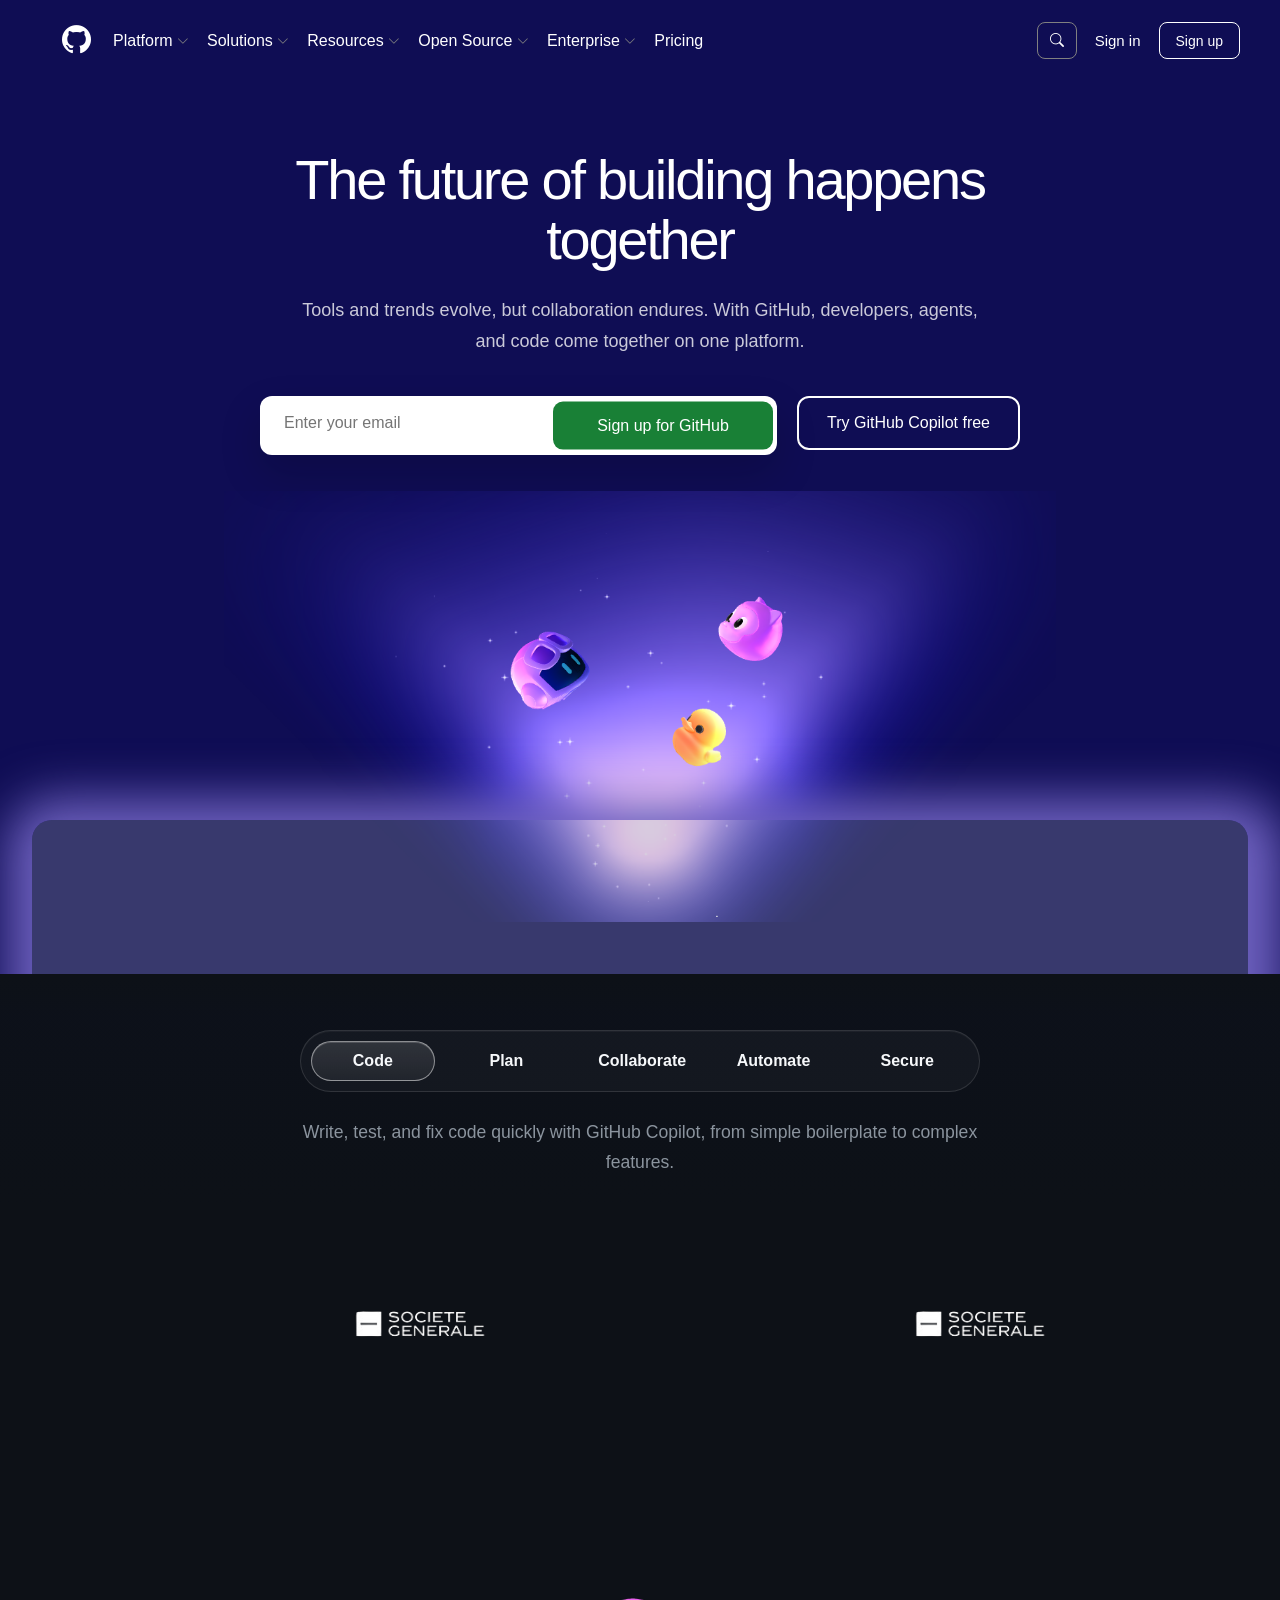
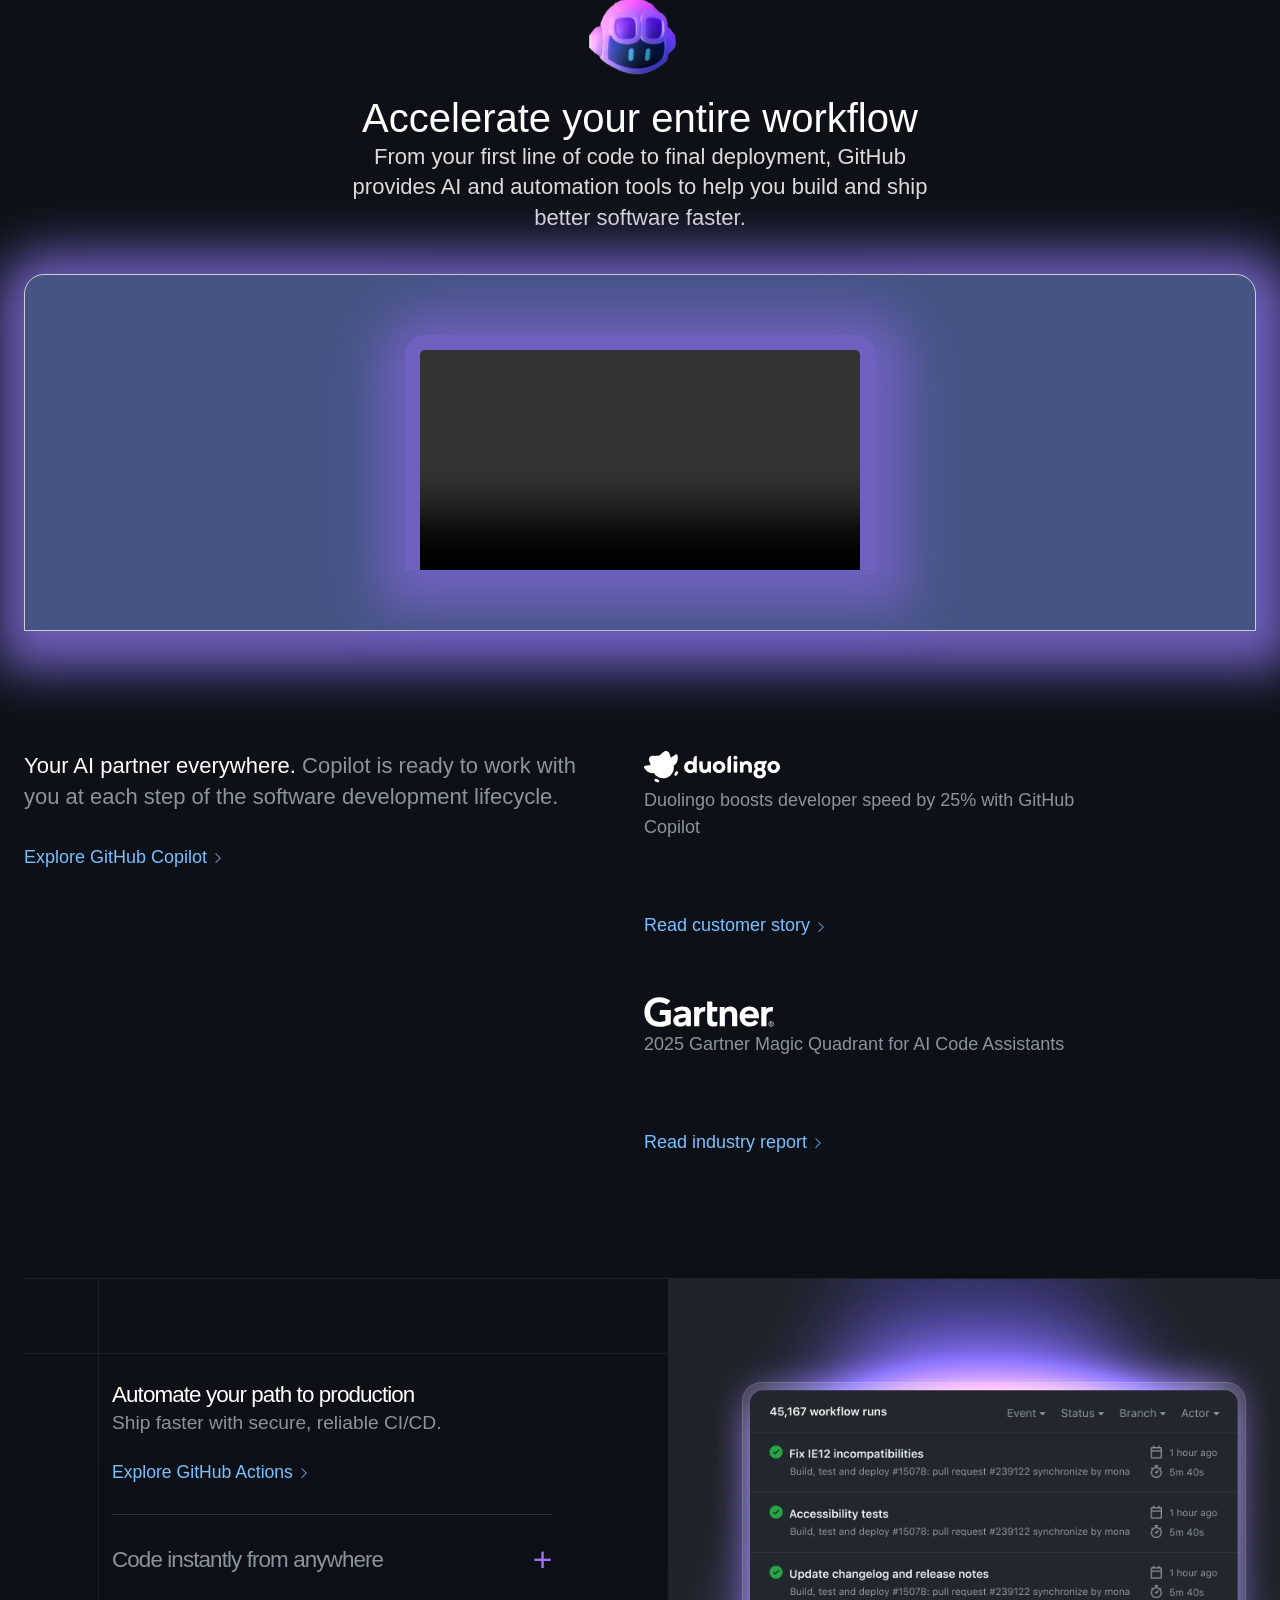
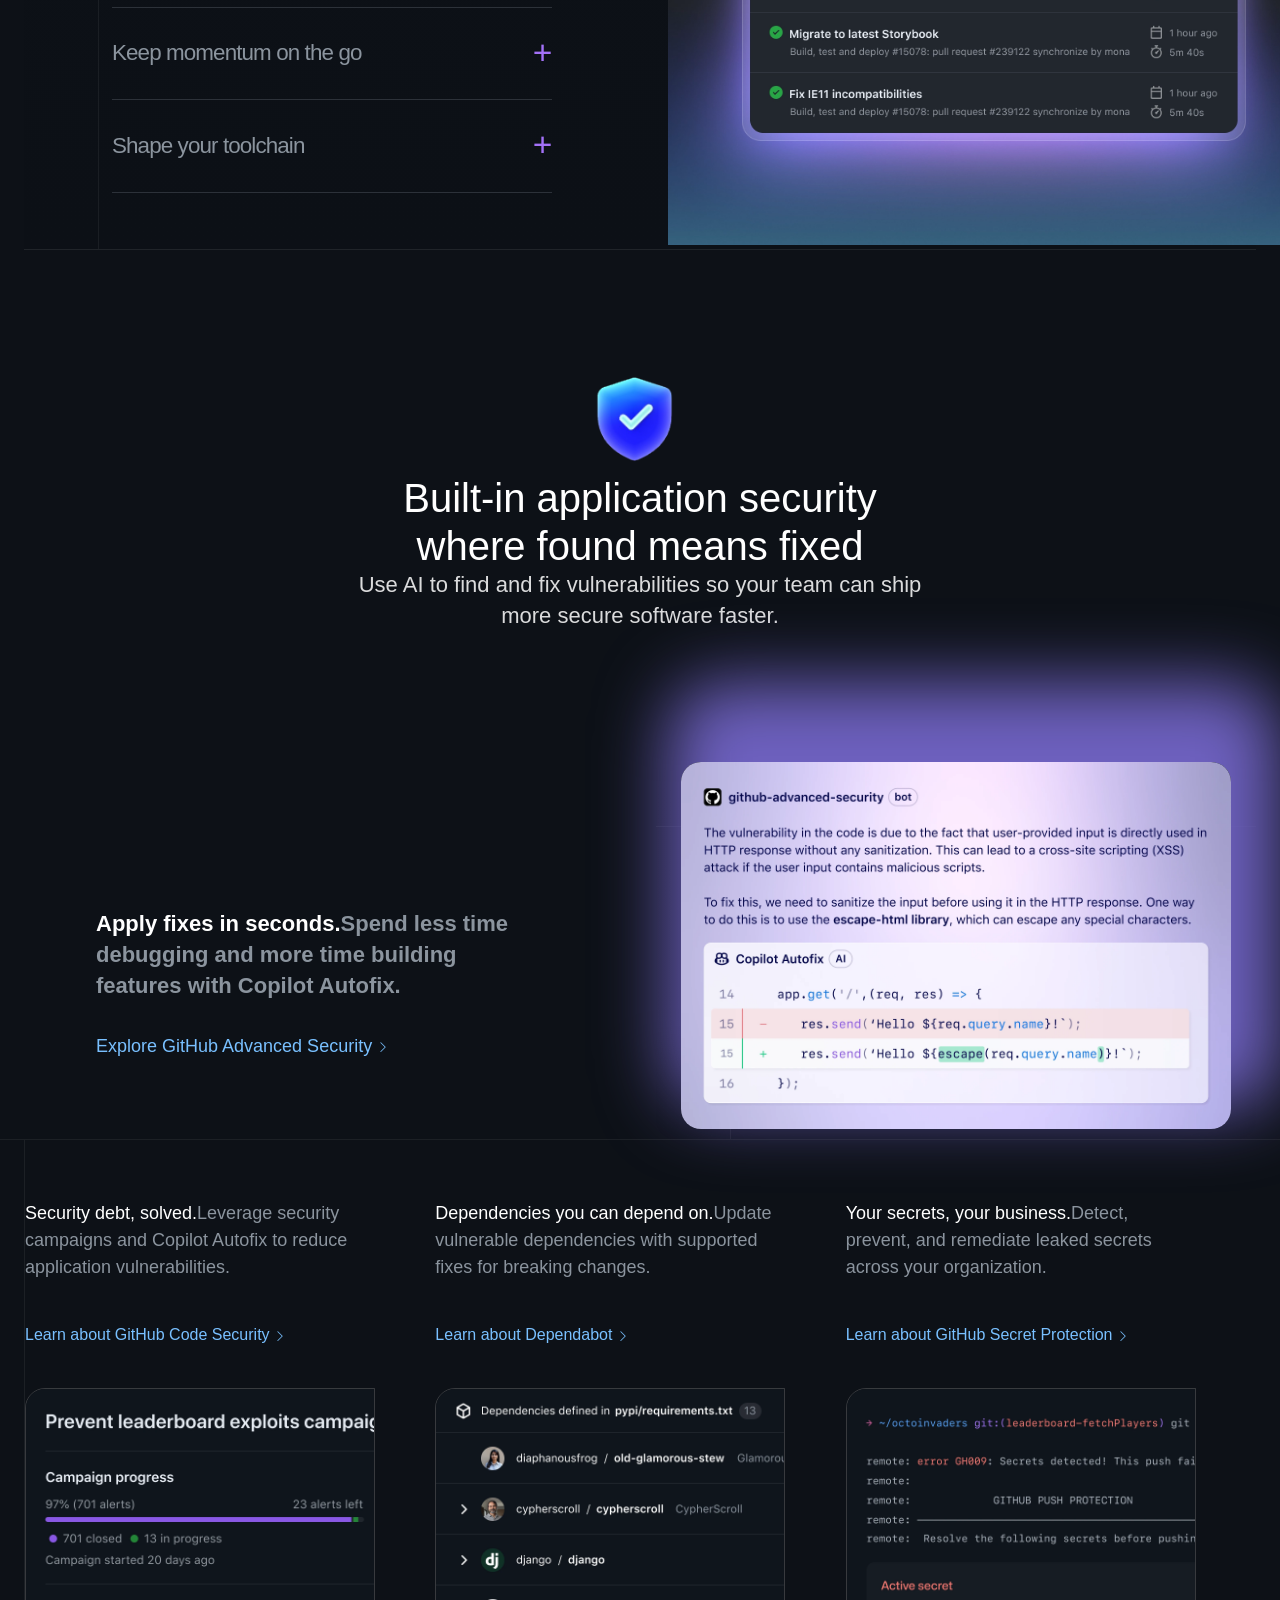
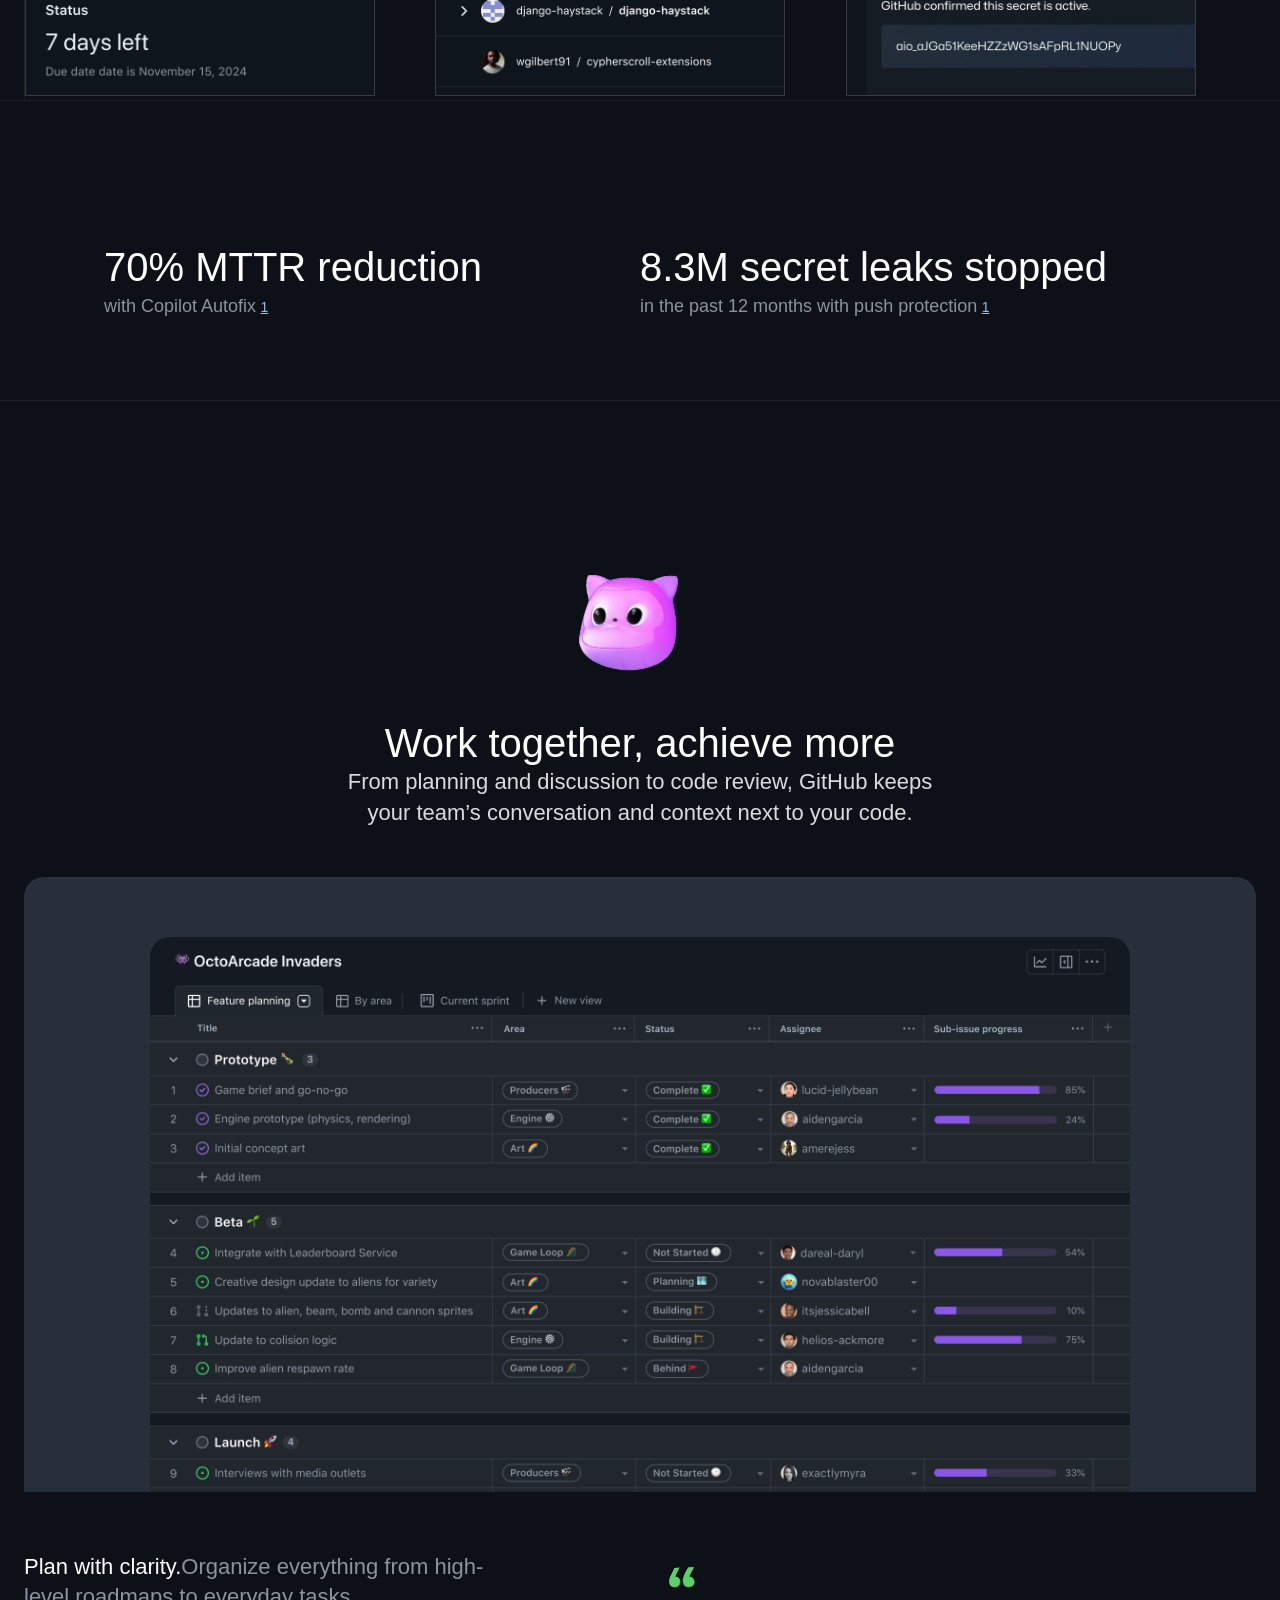
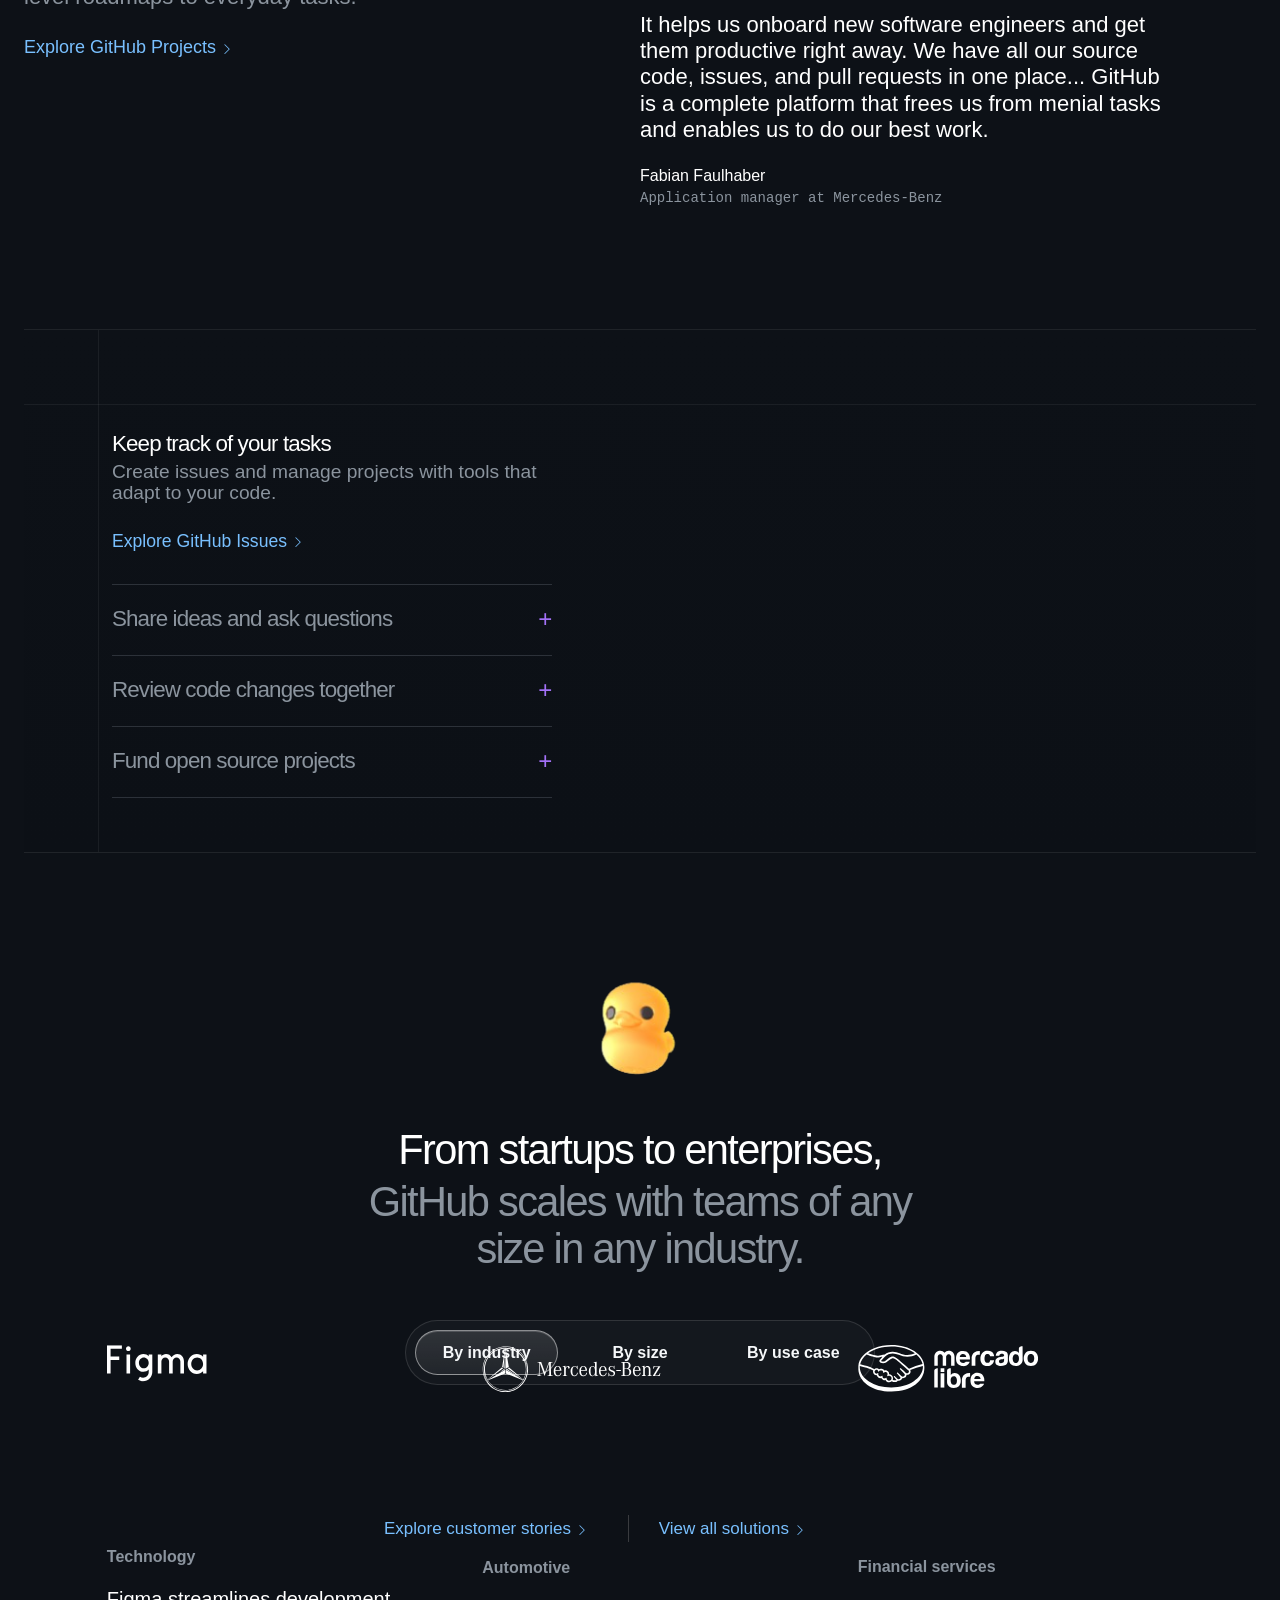
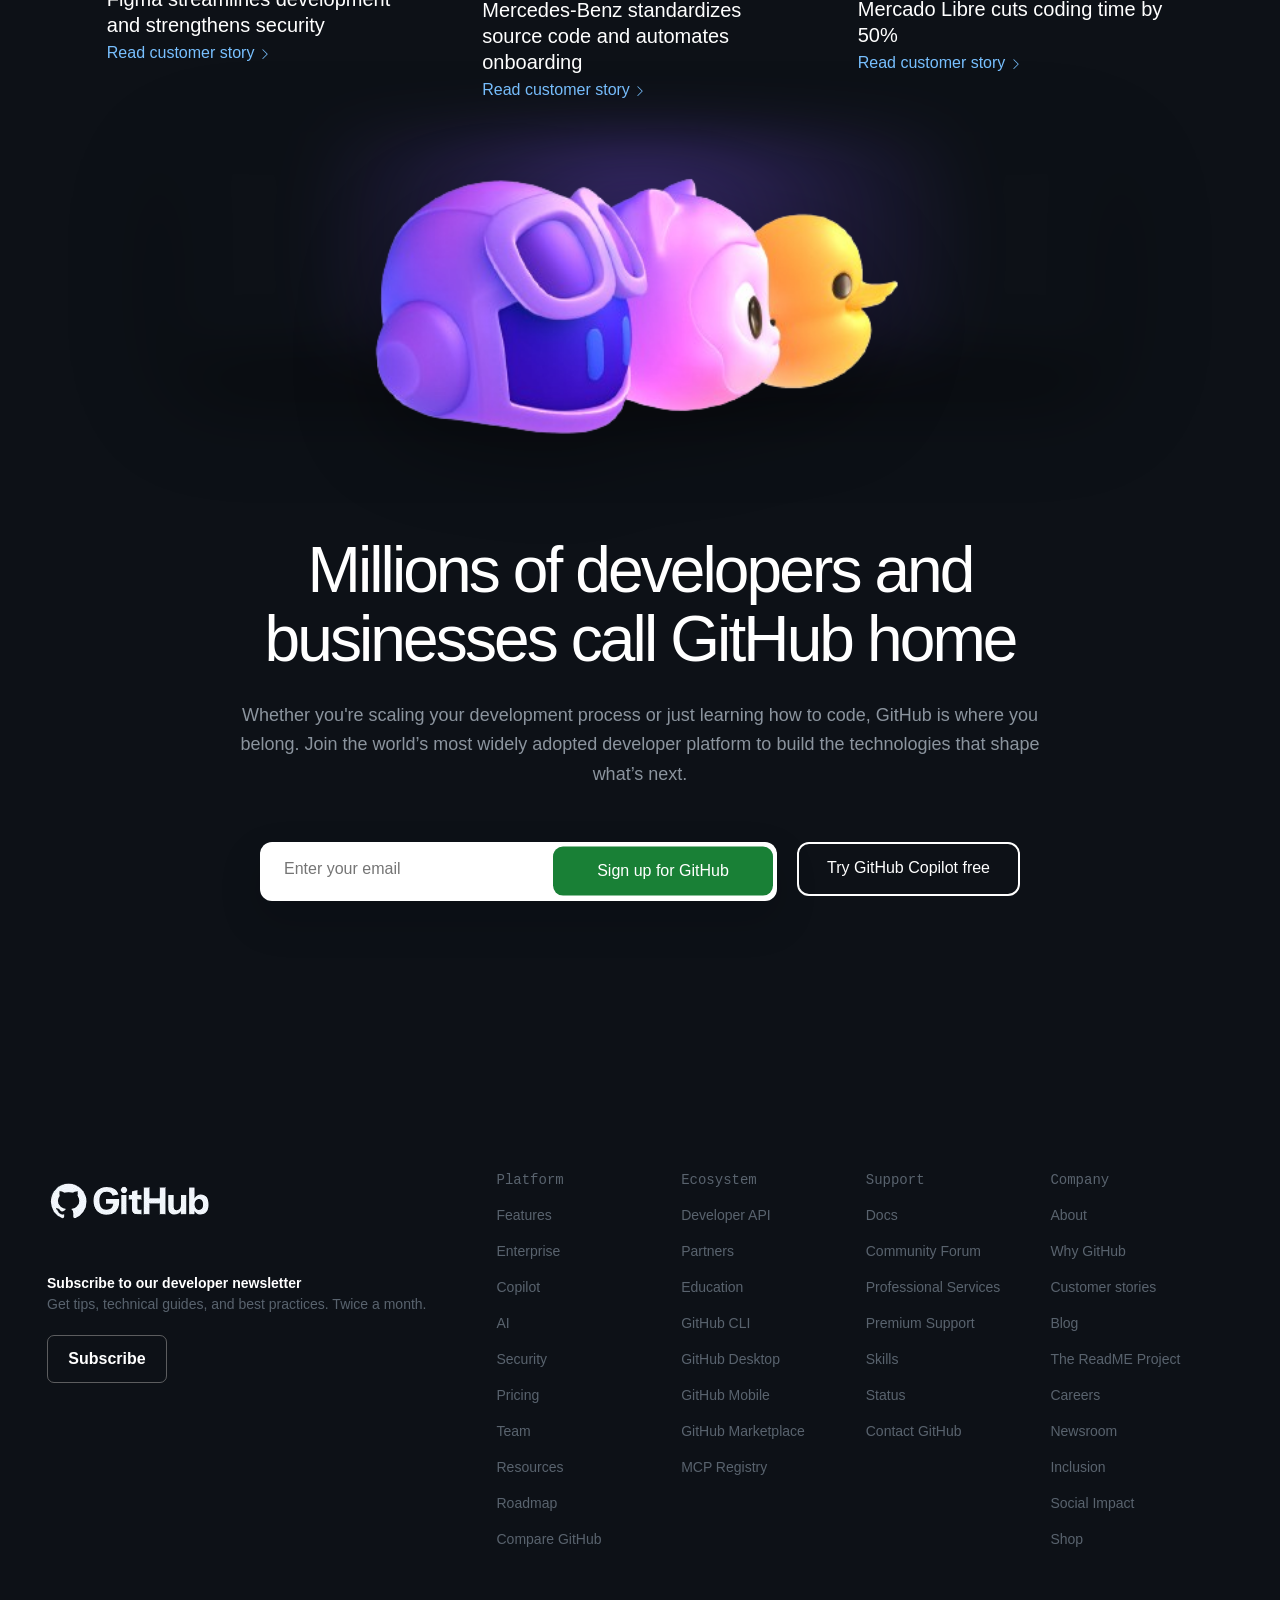
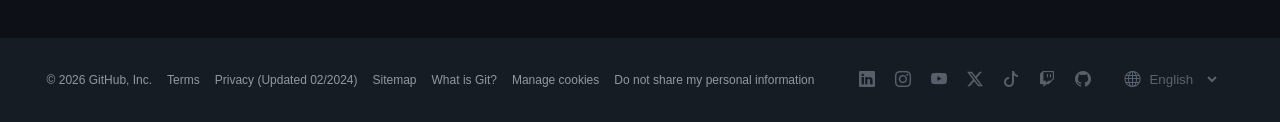
==== commit 311d6b55: "all" ====
--- a/index.html
+++ b/index.html
@@ -14,9 +14,11 @@
     <div class="wrapper">
         <header>
             <div class="header-left">
-                <button class="menu-toggle">
+              <a href="./Html/GitHub CI.html">
+                  <button class="menu-toggle">
                     <i class="bi bi-list"></i>
                 </button>
+              </a>
                 <a href="#" class="brand"><i class="git bi bi-github"></i></a>
 
                 <nav>
@@ -610,13 +612,23 @@
                 <div class="email">
                     <div class="emailbttn">
                         <input type="email" placeholder="Enter your email" aria-label="Enter your email">
-                        <button type="button">Sign up for GitHub</button>
+                       <a href="./Html/signup.html">
+                         <button type="button">Sign up for GitHub</button>
+                       </a>
                     </div>
                     <div class="try">
                         <button type="button">Try GitHub Copilot free</button>
                     </div>
                 </div>
             </div>
+
+            <section class="sect">
+                <div class="video-section1">
+                    <video autoplay muted loop playsinline>
+                        <source src="./Multimedia/Videos/github-video.mp4" type="video/mp4">
+                    </video>
+                </div>
+            </section>
 
             <div class="try-image">
                 <img src="./Multimedia/Images/output-onlinepngtools.png" alt="GitHub product interface preview">
@@ -1116,7 +1128,7 @@
             <section>
                 <div class="call">
                     <div class="call-glow"></div>
-                    <div class="call-art" aria-hidden="true">
+                    <div class="call-art">
                         <img src="./Multimedia/Images/tries22-removebg-preview.png" alt="GitHub hero characters">
                     </div>
 
@@ -1128,16 +1140,15 @@
                             platform to build the technologies that shape what’s next.
                         </p>
 
-                        <form class="call-form">
-                            <div class="call-primary">
-                                <label class="call-input" for="call-email">
-                                    <input type="email" id="call-email" placeholder="Enter your email address">
-                                </label>
-
-                                <button type="submit" class="call-signup">Sign up for GitHub</button>
-                            </div>
-                            <button type="button" class="call-secondary">Try GitHub Copilot free</button>
-                        </form>
+                         <div class="email">
+                    <div class="emailbttn">
+                        <input type="email" placeholder="Enter your email" aria-label="Enter your email">
+                        <button type="button">Sign up for GitHub</button>
+                    </div>
+                    <div class="try">
+                        <button type="button">Try GitHub Copilot free</button>
+                    </div>
+                </div>
                     </div>
                 </div>
             </section>
@@ -1265,4 +1276,4 @@
 
 </body>
 
-</html>
+</html>
--- a/css/MyProject.css
+++ b/css/MyProject.css
@@ -1053,6 +1053,32 @@
   cursor: pointer;
 }
 
+/* VIDEO SECTION */
+
+.sect {
+  display: none;
+}
+
+.video-section1 {
+  display: flex;
+  justify-content: center;
+  width: 50%;
+  margin: 40px auto;
+  padding: 20px 0;
+  border-top-left-radius: 20px;
+  border-top-right-radius: 20px;
+  background-color: #8b949e55;
+  box-shadow: 5px 8px 50px 30px #6e61bf;
+
+}
+
+/* VIDEO */
+.video-section1 video {
+  width: 95%;
+  border-top-left-radius: 20px;
+  border-top-right-radius: 20px;
+}
+
 .try {
   flex: 0 0 auto;
 }
@@ -1127,12 +1153,10 @@
   position: relative;
   z-index: 5;
   padding: 56px 24px 28px;
-  background: linear-gradient(
-    180deg,
-    rgba(12, 16, 29, 0) 0%,
-    rgba(12, 16, 29, 0.42) 18%,
-    #0d1117 100%
-  );
+  background: linear-gradient(180deg,
+      rgba(12, 16, 29, 0) 0%,
+      rgba(12, 16, 29, 0.42) 18%,
+      #0d1117 100%);
 }
 
 .capability-shell {
@@ -1170,21 +1194,17 @@
 }
 
 .capability-tab.active {
-  background: linear-gradient(
-    180deg,
-    rgba(255, 255, 255, 0.12) 0%,
-    rgba(255, 255, 255, 0.06) 100%
-  );
+  background: linear-gradient(180deg,
+      rgba(255, 255, 255, 0.12) 0%,
+      rgba(255, 255, 255, 0.06) 100%);
   border: 1px solid rgba(255, 255, 255, 0.48);
   box-shadow: inset 0 1px 0 rgba(255, 255, 255, 0.16);
 }
 
 .capability-tab:hover {
-  background: linear-gradient(
-    180deg,
-    rgba(255, 255, 255, 0.1) 0%,
-    rgba(255, 255, 255, 0.04) 100%
-  );
+  background: linear-gradient(180deg,
+      rgba(255, 255, 255, 0.1) 0%,
+      rgba(255, 255, 255, 0.04) 100%);
   box-shadow: inset 0 1px 0 rgba(255, 255, 255, 0.12);
 }
 
@@ -1263,6 +1283,7 @@
 .spotify img {
   width: 130px;
 }
+
 .philip img {
   width: 180px;
 }
@@ -1443,7 +1464,7 @@
 .developer {
   width: min(80%, 100%);
   margin-bottom: 56px;
-  
+
 }
 
 .developer p {
@@ -1541,9 +1562,9 @@
   font-size: 12px;
 }
 
-.copilot > a .arrow1,
-.developer > a .arrow1,
-.magic > a .arrow1 {
+.copilot>a .arrow1,
+.developer>a .arrow1,
+.magic>a .arrow1 {
   opacity: 0;
   font-size: 20px;
 }
@@ -1556,9 +1577,9 @@
   display: none;
 }
 
-.copilot > a:hover .arrow1,
-.developer > a:hover .arrow1,
-.magic > a:hover .arrow1 {
+.copilot>a:hover .arrow1,
+.developer>a:hover .arrow1,
+.magic>a:hover .arrow1 {
   opacity: 1;
   transition: 0.3s ease;
 }
@@ -1571,20 +1592,14 @@
   margin: 120px auto 0;
   padding-left: 30px;
   background:
-    linear-gradient(
-        90deg,
-        rgba(255, 255, 255, 0.06) 0,
-        rgba(255, 255, 255, 0.06) 1px,
-        transparent 1px
-      )
-      74px 0 / calc(100% - 148px) 100% no-repeat,
-    linear-gradient(
-        180deg,
-        rgba(255, 255, 255, 0.06) 0,
-        rgba(255, 255, 255, 0.06) 1px,
-        transparent 1px
-      )
-      0 74px / 100% calc(100% - 148px) no-repeat,
+    linear-gradient(90deg,
+      rgba(255, 255, 255, 0.06) 0,
+      rgba(255, 255, 255, 0.06) 1px,
+      transparent 1px) 74px 0 / calc(100% - 148px) 100% no-repeat,
+    linear-gradient(180deg,
+      rgba(255, 255, 255, 0.06) 0,
+      rgba(255, 255, 255, 0.06) 1px,
+      transparent 1px) 0 74px / 100% calc(100% - 148px) no-repeat,
     linear-gradient(180deg, #0d1117 0%, #0c1016 100%);
   border-top: 1px solid rgba(255, 255, 255, 0.08);
   border-bottom: 1px solid rgba(255, 255, 255, 0.08);
@@ -1710,17 +1725,17 @@
   opacity: 0;
 }
 
-.automate-drops > a:hover .right,
-.code-drops > a:hover .right,
-.keep-drops > a:hover .right,
-.shape-drops > a:hover .right {
+.automate-drops>a:hover .right,
+.code-drops>a:hover .right,
+.keep-drops>a:hover .right,
+.shape-drops>a:hover .right {
   display: none;
 }
 
-.automate-drops > a:hover .arrow1,
-.code-drops > a:hover .arrow1,
-.keep-drops > a:hover .arrow1,
-.shape-drops > a:hover .arrow1 {
+.automate-drops>a:hover .arrow1,
+.code-drops>a:hover .arrow1,
+.keep-drops>a:hover .arrow1,
+.shape-drops>a:hover .arrow1 {
   opacity: 1;
   transition: 0.3s ease;
 }
@@ -1737,12 +1752,13 @@
 }
 
 .image1 img {
-    width: 650px;
+  width: 650px;
 }
 
 .built-section {
-    border-bottom: 1px solid rgba(211, 211, 211, 0.074);
-}
+  border-bottom: 1px solid rgba(211, 211, 211, 0.074);
+}
+
 .built {
   width: min(1300px, calc(100% - 48px));
   margin: 120px auto 0;
@@ -1876,16 +1892,16 @@
   font-size: 12px;
 }
 
-.autofixtext > a .arrow1 {
+.autofixtext>a .arrow1 {
   opacity: 0;
   font-size: 20px;
 }
 
-.autofixtext > a:hover .right {
+.autofixtext>a:hover .right {
   display: none;
 }
 
-.autofixtext > a:hover .arrow1 {
+.autofixtext>a:hover .arrow1 {
   opacity: 1;
   transition: 0.3s ease;
 }
@@ -1898,20 +1914,14 @@
   border-radius: 20px;
   padding: 10px;
   background:
-    linear-gradient(
-        90deg,
-        rgba(255, 255, 255, 0.06) 0,
-        rgba(255, 255, 255, 0.06) 1px,
-        transparent 1px
-      )
-      74px 0 / calc(100% - 148px) 100% no-repeat,
-    linear-gradient(
-        180deg,
-        rgba(255, 255, 255, 0.06) 0,
-        rgba(255, 255, 255, 0.06) 1px,
-        transparent 1px
-      )
-      0 74px / 100% calc(100% - 148px) no-repeat,
+    linear-gradient(90deg,
+      rgba(255, 255, 255, 0.06) 0,
+      rgba(255, 255, 255, 0.06) 1px,
+      transparent 1px) 74px 0 / calc(100% - 148px) 100% no-repeat,
+    linear-gradient(180deg,
+      rgba(255, 255, 255, 0.06) 0,
+      rgba(255, 255, 255, 0.06) 1px,
+      transparent 1px) 0 74px / 100% calc(100% - 148px) no-repeat,
     linear-gradient(180deg, #0d1117 0%, #0c1016 100%);
 }
 
@@ -1924,16 +1934,18 @@
 }
 
 .security-section {
-    border-bottom: 1px solid rgba(211, 211, 211, 0.074);
-    
-}
+  border-bottom: 1px solid rgba(211, 211, 211, 0.074);
+
+}
+
 .security {
   /* border: 1px solid white; */
   width: min(1300px, calc(100% - 48px));
   margin: auto;
   display: grid;
   grid-template-columns: repeat(3, 1fr);
-  border-left: 1px solid rgba(211, 211, 211, 0.074);;
+  border-left: 1px solid rgba(211, 211, 211, 0.074);
+  ;
 }
 
 .security1,
@@ -2029,22 +2041,22 @@
 
 /* HOVERS */
 
-.security1 > a:hover .right,
-.update > a:hover .right,
-.detect > a:hover .right {
+.security1>a:hover .right,
+.update>a:hover .right,
+.detect>a:hover .right {
   display: none;
 }
 
-.security1 > a:hover .arrow1,
-.update > a:hover .arrow1,
-.detect > a:hover .arrow1 {
+.security1>a:hover .arrow1,
+.update>a:hover .arrow1,
+.detect>a:hover .arrow1 {
   opacity: 1;
   transition: 0.3s ease;
 }
 
 .mtt {
-    border-bottom: 1px solid rgba(211, 211, 211, 0.074);
-    padding: 80px;
+  border-bottom: 1px solid rgba(211, 211, 211, 0.074);
+  padding: 80px;
 }
 
 .mttr {
@@ -2053,8 +2065,8 @@
   width: min(1300px, calc(100% - 48px));
   margin: auto;
   padding-top: 60px;
-  
-  
+
+
 }
 
 .mttr h1 {
@@ -2239,16 +2251,16 @@
   font-size: 12px;
 }
 
-.plan1 > a .arrow1 {
+.plan1>a .arrow1 {
   font-size: 20px;
   opacity: 0;
 }
 
-.plan1 > a:hover .right {
+.plan1>a:hover .right {
   display: none;
 }
 
-.plan1 > a:hover .arrow1 {
+.plan1>a:hover .arrow1 {
   opacity: 1;
   transition: 0.3s ease;
 }
@@ -2313,20 +2325,14 @@
   margin: 120px auto 0;
   padding-left: 30px;
   background:
-    linear-gradient(
-        90deg,
-        rgba(255, 255, 255, 0.06) 0,
-        rgba(255, 255, 255, 0.06) 1px,
-        transparent 1px
-      )
-      74px 0 / calc(100% - 148px) 100% no-repeat,
-    linear-gradient(
-        180deg,
-        rgba(255, 255, 255, 0.06) 0,
-        rgba(255, 255, 255, 0.06) 1px,
-        transparent 1px
-      )
-      0 74px / 100% calc(100% - 148px) no-repeat,
+    linear-gradient(90deg,
+      rgba(255, 255, 255, 0.06) 0,
+      rgba(255, 255, 255, 0.06) 1px,
+      transparent 1px) 74px 0 / calc(100% - 148px) 100% no-repeat,
+    linear-gradient(180deg,
+      rgba(255, 255, 255, 0.06) 0,
+      rgba(255, 255, 255, 0.06) 1px,
+      transparent 1px) 0 74px / 100% calc(100% - 148px) no-repeat,
     linear-gradient(180deg, #0d1117 0%, #0c1016 100%);
   border-top: 1px solid rgba(255, 255, 255, 0.08);
   border-bottom: 1px solid rgba(255, 255, 255, 0.08);
@@ -2456,17 +2462,17 @@
   opacity: 0;
 }
 
-.track-drops > a:hover .right,
-.ideas-drops > a:hover .right,
-.review-drops > a:hover .right,
-.fund-drops > a:hover .right {
+.track-drops>a:hover .right,
+.ideas-drops>a:hover .right,
+.review-drops>a:hover .right,
+.fund-drops>a:hover .right {
   display: none;
 }
 
-.track-drops > a:hover .arrow1,
-.ideas-drops > a:hover .arrow1,
-.review-drops > a:hover .arrow1,
-.fund-drops > a:hover .arrow1 {
+.track-drops>a:hover .arrow1,
+.ideas-drops>a:hover .arrow1,
+.review-drops>a:hover .arrow1,
+.fund-drops>a:hover .arrow1 {
   opacity: 1;
   transition: 0.3s ease;
 }
@@ -2566,8 +2572,8 @@
 }
 
 .new1 img {
-    width: 600px;
-    margin-top: 40p
+  width: 600px;
+  margin-top: 40p
 }
 
 
@@ -2648,21 +2654,17 @@
 }
 
 .startup-tab.active {
-  background: linear-gradient(
-    180deg,
-    rgba(255, 255, 255, 0.12) 0%,
-    rgba(255, 255, 255, 0.06) 100%
-  );
+  background: linear-gradient(180deg,
+      rgba(255, 255, 255, 0.12) 0%,
+      rgba(255, 255, 255, 0.06) 100%);
   border: 1px solid rgba(255, 255, 255, 0.48);
   box-shadow: inset 0 1px 0 rgba(255, 255, 255, 0.16);
 }
 
 .startup-tab:hover {
-  background: linear-gradient(
-    180deg,
-    rgba(255, 255, 255, 0.1) 0%,
-    rgba(255, 255, 255, 0.04) 100%
-  );
+  background: linear-gradient(180deg,
+      rgba(255, 255, 255, 0.1) 0%,
+      rgba(255, 255, 255, 0.04) 100%);
   box-shadow: inset 0 1px 0 rgba(255, 255, 255, 0.12);
 }
 
@@ -2813,10 +2815,12 @@
 .figma {
   display: none;
 }
+
 .modern1:hover .figma {
   display: block;
   cursor: pointer;
 }
+
 .modern1:hover .bi-chevron-right {
   display: none;
 }
@@ -2826,10 +2830,10 @@
 }
 
 .customer {
-    width: 40%;
-    margin: 40px auto;
-    display: flex;
-    gap: 30px;
+  width: 40%;
+  margin: 40px auto;
+  display: flex;
+  gap: 30px;
 
 }
 
@@ -2877,20 +2881,20 @@
 }
 
 .customer>a .right {
-    font-size: 12px;
+  font-size: 12px;
 }
 
 .customer>a .arrow1 {
-    opacity: 0;
-    font-size: 20px;
+  opacity: 0;
+  font-size: 20px;
 }
 
 .customer>a:hover .right {
-    display: none;
+  display: none;
 }
 
 .customer>a:hover .arrow1 {
-    opacity: 1;
+  opacity: 1;
 }
 
 .menu-links3 {
@@ -2945,20 +2949,18 @@
       transparent 28%
     ),
     linear-gradient(180deg, #0e1320 0%, #090d16 100%); */
-  
+
 }
 
 .call-glow {
   position: absolute;
   inset: 150px 14% auto;
   height: 220px;
-  background: radial-gradient(
-    circle,
-    rgba(129, 84, 255, 0.38) 0%,
-    rgba(129, 84, 255, 0.18) 36%,
-    transparent 72%
-  );
-   box-shadow: 0 40px 80px rgba(0, 0, 0, 0.45); 
+  background: radial-gradient(circle,
+      rgba(129, 84, 255, 0.38) 0%,
+      rgba(129, 84, 255, 0.18) 36%,
+      transparent 72%);
+  box-shadow: 0 40px 80px rgba(0, 0, 0, 0.45);
   filter: blur(26px);
   pointer-events: none;
 }
@@ -3022,89 +3024,6 @@
   color: #8b949e;
 }
 
-.call-form {
-  display: flex;
-  justify-content: center;
-  align-items: stretch;
-  gap: 18px;
-  flex-wrap: nowrap;
-}
-
-.call-primary {
-  position: relative;
-  flex: 1 1 580px;
-  max-width: 520px;
-}
-
-.call-input {
-  flex: 1 1 auto;
-  max-width: none;
-  position: relative;
-}
-
-.call-input input {
-  width: 100%;
-  min-height: 58px;
-  padding: 0 225px 0 26px;
-  border: 1px solid rgba(255, 255, 255, 0.12);
-  border-radius: 7px;
-  background: rgba(255, 255, 255, 0.96);
-  color: #1f2328;
-  font-size: 18px;
-  outline: none;
-  transition:
-    box-shadow 0.2s ease,
-    border-color 0.2s ease,
-    transform 0.2s ease;
-}
-
-.call-input input:focus {
-  border-color: rgba(47, 129, 247, 0.85);
-  box-shadow: 0 0 0 6px rgba(47, 129, 247, 0.18);
-  transform: translateY(-1px);
-}
-
-.call-signup,
-.call-secondary {
-  min-height: 50px;
-  padding: 0 30px;
-  border-radius: 7px;
-  font-size: 18px;
-  font-weight: 700;
-  cursor: pointer;
-  transition:
-    transform 0.2s ease,
-    box-shadow 0.2s ease,
-    border-color 0.2s ease,
-    background-color 0.2s ease;
-}
-
-.call-signup {
-  position: absolute;
-  top: 4px;
-  right: 4px;
-  border: none;
-  color: #ffffff;
-  background: linear-gradient(180deg, #2ea043 0%, #238636 100%);
-  box-shadow: none;
-}
-
-.call-secondary {
-  flex: 0 0 292px;
-  border: 1px solid rgba(255, 255, 255, 0.45);
-  color: #f6f8fa;
-  background: rgba(255, 255, 255, 0.02);
-}
-
-.call-signup:hover {
-  box-shadow: 0 18px 34px rgba(35, 134, 54, 0.4);
-}
-
-.call-secondary:hover {
-  border-color: rgba(255, 255, 255, 0.8);
-  background: rgba(255, 255, 255, 0.06);
-}
-
 /* FOOTER */
 
 .footer {
@@ -3116,7 +3035,7 @@
 }
 
 .footer-left img {
-    margin-left: -15px;
+  margin-left: -15px;
 }
 
 .footer-left h5 {
@@ -3177,7 +3096,7 @@
   list-style: none;
 }
 
-.footer-list li > a:hover {
+.footer-list li>a:hover {
   text-decoration: underline;
   color: rgb(9, 105, 218);
 }
@@ -3298,8 +3217,8 @@
 }
 
 option {
-    margin-bottom: 50px;
-    /* padding: 30px; */
+  margin-bottom: 50px;
+  /* padding: 30px; */
 }
 
 .eng {
@@ -3401,47 +3320,6 @@
     line-height: 1.55;
   }
 
-  .call-form {
-    gap: 18px;
-    flex-wrap: nowrap;
-  }
-
-  .call-primary {
-    position: relative;
-    flex: 1 1 610px;
-    max-width: 510px;
-  }
-
-  .call-input {
-    flex: 1 1 auto;
-    max-width: none;
-  }
-
-  .call-input input {
-    min-height: 55px;
-    border-radius: 7px;
-    font-size: 1.05rem;
-  }
-
-  .call-signup {
-    left: auto;
-    right: 5px;
-    top: 3px;
-    margin-top: 0;
-    min-height: 50px;
-    min-width: 214px;
-    border-radius: 7px;
-    font-size: 1.05rem;
-    box-shadow: none;
-  }
-
-  .call-secondary {
-    flex: 0 0 300px;
-    min-height: 50px;
-    border-radius: 8px;
-    font-size: 1.05rem;
-  }
-
   .footer {
     width: 100%;
     justify-content: space-between;
@@ -3514,6 +3392,7 @@
 }
 
 @media (max-width: 1200px) {
+
   .workflow,
   .lifecycle,
   .built,
@@ -3616,7 +3495,7 @@
     border-right: none;
   }
 
-  .modern1 > img,
+  .modern1>img,
   .figma {
     display: none;
   }
@@ -3745,6 +3624,7 @@
   .workflow-stage {
     padding: 34px;
   }
+
   .track {
     grid-template-columns: 1fr;
   }
@@ -3766,7 +3646,7 @@
   header {
     padding: 12px 30px;
     top: -5px;
-    
+
   }
 
   .header-left {
@@ -3807,7 +3687,7 @@
     gap: 0;
   }
 
-  .header-bttn > div:first-child a {
+  .header-bttn>div:first-child a {
     display: inline-flex;
     align-items: center;
     justify-content: center;
@@ -3932,7 +3812,7 @@
     margin-top: 40px;
   }
 
-    .video {
+  .video {
     padding: 32px;
   }
 
@@ -4101,7 +3981,13 @@
   .mttr1 span {
     font-size: 18px;
     line-height: 1.55;
-  }
+    width: 100%;
+  }
+
+  .mttr1 a {
+  
+  }
+  
 
   .mttr1:last-child span {
     display: inline-block;
@@ -4109,7 +3995,7 @@
   }
 
   .heroimage {
-    padding: 40px 40px 0;
+    /* padding: 40px 40px 0; */
   }
 
   .heroimage img {
@@ -4364,72 +4250,32 @@
   }
 
   .footer {
+    width: calc(100% - 32px);
+    flex-direction: column;
+    gap: 32px;
+    margin: 24px auto;
+    padding: 48px 0;
+  }
+
+  .footer-navs {
     width: 100%;
-    display: grid;
-    grid-template-columns: 1fr;
-    gap: 56px;
-    padding: 72px 16px 84px;
-  }
-
-  .footer-left {
-    width: 100%;
-  }
-
-  .footer-left img {
-    width: 160px;
-    margin-left: 0;
-  }
-
-  .footer-left h5 {
-    margin-top: 28px;
-    margin-bottom: 6px;
-    font-size: 15px;
-  }
-
-  .footer-left p {
-    max-width: 420px;
-    margin-bottom: 24px;
-    font-size: 14px;
-    line-height: 1.5;
-  }
-
-  .footer-left button {
-    width: 134px;
-    min-height: 52px;
-  }
-
-  .footer-navs {
-    grid-template-columns: repeat(4, minmax(0, 1fr));
-    gap: 32px 24px;
-  }
-
-  .footer-list li {
-    line-height: 2.45;
+    grid-template-columns: repeat(2, minmax(0, 1fr));
+    gap: 28px;
   }
 
   .footer-down {
-    width: 100%;
-    flex-direction: row;
-    justify-content: space-between;
-    align-items: center;
-    gap: 24px;
-    padding: 18px 16px 28px;
+    width: calc(100% - 32px);
+    flex-direction: column;
+    align-items: flex-start;
+    gap: 18px;
+    padding: 18px 0;
   }
 
   .footer-in {
     flex-wrap: wrap;
-    gap: 10px 18px;
-    max-width: 640px;
-  }
-
-  .footer-icons {
-    gap: 18px;
-    flex-shrink: 0;
-  }
-
-  
-  
-}
+  }
+}
+
 
 @media(max-width:1010px) {
   .video-section {
@@ -4441,8 +4287,7 @@
 }
 
 @media(max-width:900px) {
-   .video-section {
-    /* margin-top: -150px; */
+  .video-section {
     min-height: 160vh;
     transform: translateY(1450px);
 
@@ -4452,10 +4297,7 @@
 
 @media (max-width: 768px) {
   .hero {
-    position: sticky;
-    top: 100px;
-    min-height: auto;
-    padding: 36px 16px 80px;
+    position: static;
   }
 
   .hero h1 {
@@ -4520,26 +4362,31 @@
   }
 
   .try-image {
-    margin-top: 28px;
-    width: calc(100% - 32px);
-  }
-
-  .github-video video,
-  .video {
-    padding: 24px;
-  }
+    display: none;
+  }
+
+  .sect {
+    display: block;
+  }
+
+  .video-section1 {
+    transform: translateY(-200px);
+    width: 90%;
+  }
+
+  .video-section1 video {
+    width: 95%;
+  }
+
 
   .video-section {
-    /* margin-top: -80px; */
-    /* min-height: auto; */
-    /* top: 300px; */
-    width: 90%;
-    transform: translateY(1500px);
-  }
-  
-  
+    display: none;
+  }
+
+
 
   .capability-section {
+    margin-top: -1130px;
     padding: 40px 16px 28px;
   }
 
@@ -4567,10 +4414,10 @@
     line-height: 1.55;
   }
 
-.video .video {
-  width: 200px;
-}
-  
+  .video .video {
+    width: 200px;
+  }
+
   .workflow,
   .built,
   .lifecycle,
@@ -4635,11 +4482,59 @@
     line-height: 1.6;
   }
 
+
+  .built {
+    width: calc(100% - 2px);
+    margin-top: 80px;
+    border-top: 1px solid rgba(240, 246, 252, 0.09);
+    border-left: 1px solid rgba(240, 246, 252, 0.09);
+    border-right: 1px solid rgba(240, 246, 252, 0.09);
+    border-bottom: 1px solid rgba(240, 246, 252, 0.09);
+    background: #0d1117;
+    overflow: hidden;
+  }
+
+  .fix {
+    padding: 28px 24px 40px;
+    text-align: center;
+    border-bottom: 1px solid rgba(240, 246, 252, 0.09);
+    background:
+      radial-gradient(circle at 50% 100%, rgba(131, 95, 255, 0.24) 0%, rgba(131, 95, 255, 0.08) 20%, rgba(13, 17, 23, 0) 46%),
+      #0d1117;
+  }
+
+  .logo1 {
+    width: 100%;
+    margin: 0 auto 18px;
+  }
+
+  .logo1 img {
+    width: 150px;
+  }
+
+  .logotext {
+    width: min(550px, 100%);
+  }
+
+  .logotext h3 {
+    font-size: 3rem;
+    line-height: 1.08;
+    letter-spacing: -0.045em;
+    margin-bottom: 18px;
+  }
+
+  .logotext p {
+    font-size: 1rem;
+    line-height: 1.55;
+    color: rgba(255, 255, 255, 0.82);
+  }
+
+
+
   .autofix {
     display: grid;
     grid-template-columns: 1fr;
-    gap: 0;
-    width: calc(100% - 2px);
+    width: 100%;
     margin-top: 0;
     align-items: stretch;
     background: linear-gradient(180deg, #1f2631 0%, #263a53 100%);
@@ -4647,7 +4542,8 @@
     border-bottom: none;
     border-left: none;
     border-right: none;
-    overflow: hidden;
+    box-shadow: 0 0 90px 8px rgba(150, 109, 255, 0.42);
+    /* overflow: hidden; */
   }
 
   .autofixtext {
@@ -4679,7 +4575,8 @@
 
   .auto-image {
     order: 1;
-    width: 100%;
+    width: 95%;
+    margin: auto;
     min-height: auto;
     border-radius: 0;
     padding: 34px 0 0;
@@ -4694,7 +4591,7 @@
   .autofix img {
     width: min(100%, 760px);
     margin: 0 auto;
-    border-radius: 26px 26px 0 0;
+    /* border-radius: 26px 26px 0 0; */
     box-shadow: 0 0 90px 8px rgba(150, 109, 255, 0.42);
   }
 
@@ -5048,7 +4945,7 @@
     border-bottom: none;
   }
 
-  .modern1 > img,
+  .modern1>img,
   .figma {
     display: none;
   }
@@ -5087,52 +4984,6 @@
   .modern1 a {
     font-size: 1rem;
     line-height: 1.5;
-  }
-
-  .built {
-    width: calc(100% - 2px);
-    margin-top: 80px;
-    border-top: 1px solid rgba(240, 246, 252, 0.09);
-    border-left: 1px solid rgba(240, 246, 252, 0.09);
-    border-right: 1px solid rgba(240, 246, 252, 0.09);
-    border-bottom: 1px solid rgba(240, 246, 252, 0.09);
-    background: #0d1117;
-    overflow: hidden;
-  }
-
-  .fix {
-    padding: 28px 24px 40px;
-    text-align: center;
-    border-bottom: 1px solid rgba(240, 246, 252, 0.09);
-    background:
-      radial-gradient(circle at 50% 100%, rgba(131, 95, 255, 0.24) 0%, rgba(131, 95, 255, 0.08) 20%, rgba(13, 17, 23, 0) 46%),
-      #0d1117;
-  }
-
-  .logo1 {
-    width: 100%;
-    margin: 0 auto 18px;
-  }
-
-  .logo1 img {
-    width: 150px;
-  }
-
-  .logotext {
-    width: min(620px, 100%);
-  }
-
-  .logotext h3 {
-    font-size: 3rem;
-    line-height: 1.08;
-    letter-spacing: -0.045em;
-    margin-bottom: 18px;
-  }
-
-  .logotext p {
-    font-size: 1rem;
-    line-height: 1.55;
-    color: rgba(255, 255, 255, 0.82);
   }
 
   .customer {
@@ -5233,86 +5084,38 @@
   }
 
   .call {
-    width: calc(100% - 32px);
-    padding: 0 12px 28px;
+    width: calc(100% - 2px);
+    padding: 0 0 22px;
     border-radius: 0;
-    margin: 48px auto 72px;
+    margin: 48px auto 64px;
   }
 
   .call-glow {
-    inset: 84px 8% auto;
-    height: 172px;
+    inset: 82px 10% auto;
+    height: 138px;
   }
 
   .call-art {
-    min-height: 270px;
-    margin-bottom: 38px;
+    min-height: 210px;
+    margin-bottom: 30px;
   }
 
   .call-art img {
-    width: min(100%, 560px);
+    width: min(100%, 420px);
   }
 
   .call-content h2 {
-    max-width: 600px;
-    font-size: 2.9rem;
+    max-width: 460px;
+    font-size: 3.1rem;
     line-height: 1.08;
-    margin-bottom: 20px;
+    margin-bottom: 18px;
   }
 
   .call-content p {
-    max-width: 760px;
-    font-size: 1.02rem;
+    max-width: 420px;
+    font-size: 1rem;
     line-height: 1.6;
-    margin-bottom: 36px;
-  }
-
-  
-  .call-form {
-    gap: 16px;
-    flex-wrap: wrap;
-    justify-content: center;
-  }
-
-  .call-primary {
-    position: relative;
-    flex: 1 1 600px;
-    max-width: 520px;
-  }
-
-  .call-input {
-    flex: 1 1 auto;
-    max-width: none;
-    width: 100%;
-  }
-
-  .call-input input {
-    min-height: 56px;
-    padding: 0 236px 0 24px;
-    border-radius: 7px;
-    font-size: 1.05rem;
-  }
-
-  .call-signup {
-    flex: 0 0 auto;
-    width: auto;
-    max-width: none;
-    min-width: 238px;
-    min-height: 48px;
-    top: 4px;
-    right: 4px;
-    left: auto;
-    border-radius: 7px;
-    font-size: 1.05rem;
-  }
-
-  .call-secondary {
-    flex: 0 0 300px;
-    max-width: 260px;
-    width: 100%;
-    min-height: 48px;
-    border-radius: 7px;
-    font-size: 1.05rem;
+    margin-bottom: 34px;
   }
 
 
@@ -5340,73 +5143,25 @@
     font-size: 1rem;
   }
 
-
   .footer {
-    width: 100%;
-    display: grid;
+    width: calc(100% - 24px);
+    gap: 24px;
+    padding: 36px 0;
+  }
+
+  .footer-navs {
     grid-template-columns: 1fr;
-    gap: 52px;
-    padding: 64px 16px 84px;
-  }
-
-  .footer-navs {
-    grid-template-columns: repeat(4, minmax(0, 1fr));
-    gap: 26px 24px;
-  }
-
-  .footer-left img {
-    width: 136px;
-    margin-left: 0;
-  }
-
-  .footer-left h5 {
-    margin-top: 24px;
-    margin-bottom: 6px;
-    font-size: 14px;
-  }
-
-  .footer-left p {
-    max-width: 360px;
-    margin-bottom: 22px;
-    font-size: 14px;
-    line-height: 1.5;
-  }
-
-  .footer-left button {
-    width: 134px;
-    min-height: 52px;
-  }
-
-  .footer-list li {
-    line-height: 2.35;
-  }
-
-  .footer-down {
-    width: 100%;
-    flex-direction: row;
-    justify-content: space-between;
-    align-items: center;
-    gap: 20px;
-    padding: 18px 16px 26px;
-  }
-
-  .footer-in {
+    gap: 22px;
+  }
+
+  .footer-icons {
     flex-wrap: wrap;
-    gap: 8px 18px;
-    max-width: 520px;
-  }
-
-  .footer-icons {
-    gap: 16px;
-    flex-wrap: nowrap;
-  }
-
-  .footer-select {
-    padding: 0;
+    gap: 14px;
   }
 }
 
 @media (max-width: 700px) {
+
   .lifecycle,
   .workflow,
   .built,
@@ -5427,7 +5182,7 @@
   }
 
   .heroimage {
-    padding: 22px 18px 0;
+    /* padding: 22px 18px 0; */
   }
 
   .mtt {
@@ -5454,7 +5209,7 @@
   }
 
   .startup1 img {
-    width: 146px;
+    width: 186px;
     margin-bottom: 30px;
   }
 
@@ -5526,6 +5281,7 @@
     min-width: 0;
     padding-left: 26px;
   }
+
   .track {
     width: min(100%, calc(100% - 24px));
     gap: 26px;
@@ -5560,14 +5316,6 @@
   }
 }
 
-@media (max-width: 670px) {
-  .video-section {
-    transform: translateY(1550px);
-  
-  }
-
-}
-
 
 @media (max-width: 640px) {
   header {
@@ -5588,8 +5336,7 @@
   }
 
   .hero {
-    top: 84px;
-    padding: 32px 16px 56px;
+    padding: 82px 16px 56px;
   }
 
   .hero-content {
@@ -5611,8 +5358,8 @@
   }
 
   .email {
-    width: min(100%, 500px);
-    margin-top: 40px;
+    width: min(100%, 434px);
+    margin-top: 38px;
     flex-direction: column;
     align-items: stretch;
     gap: 20px;
@@ -5621,19 +5368,22 @@
   .emailbttn {
     display: flex;
     flex-direction: column;
-    gap: 6px;
+    gap: 0;
     width: 100%;
     padding: 6px;
     border-radius: 12px;
     background: linear-gradient(135deg, #f5f4f7 0%, #d8d9df 100%);
-    box-shadow: 0 18px 36px rgba(1, 4, 9, 0.18);
+    border: 1px solid rgba(255, 255, 255, 0.24);
+    box-shadow: none;
+    overflow: hidden;
   }
 
   .emailbttn input {
-    min-height: 64px;
-    padding: 0 18px;
-    border-radius: 8px;
+    min-height: 62px;
+    padding: 0 20px;
+    border-radius: 8px 8px 0 0;
     background: transparent;
+    font-size: 0.98rem;
     box-shadow: none;
   }
 
@@ -5644,8 +5394,9 @@
     min-width: 0;
     min-height: 58px;
     padding: 0 20px;
-    border-radius: 7px;
-    font-size: 1rem;
+    border-radius: 0 0 8px 8px;
+    font-size: 0.98rem;
+    font-weight: 700;
   }
 
   .try {
@@ -5655,11 +5406,13 @@
   .try button {
     width: 100%;
     min-width: 0;
-    min-height: 68px;
+    min-height: 72px;
     padding: 0 20px;
     border-radius: 12px;
-    font-size: 1rem;
-    background: rgba(255, 255, 255, 0.05);
+    border: 2px solid rgba(255, 255, 255, 0.88);
+    font-size: 0.98rem;
+    font-weight: 700;
+    background: transparent;
   }
 
   .try-image {
@@ -5721,26 +5474,22 @@
   }
 }
 
-
-@media(max-width:585px) {
-  .video-section {
-      transform: translateY(1610px);
-  
-  }
-}
-
-
 @media (max-width: 480px) {
-    .hero h1 {
+  .hero {
+    padding: 20px 10px 56px;
+  }
+
+  .hero h1 {
+    margin-top: 100px;
     width: min(100%, 350px);
-    font-size: 3rem;
+    font-size: 2.3rem;
     line-height: 1.06;
   }
 
   .hero p {
     width: min(100%, 320px);
     margin-top: 20px;
-    font-size: 0.96rem;
+    font-size: 0.9rem;
     line-height: 1.5;
   }
 
@@ -5774,7 +5523,6 @@
     font-size: 0.98rem;
   }
 
-  .future,
   .workflow,
   .built,
   .lifecycle,
@@ -5783,14 +5531,6 @@
   .github-video,
   .call {
     width: calc(100% - 20px);
-  }
-
-  .futuretext h3 {
-    font-size: 34px;
-  }
-
-  .hero {
-    padding: 20px 10px 56px;
   }
 
   .workflow,
@@ -5808,10 +5548,6 @@
     width: calc(100% - 20px);
   }
 
-  .video {
-    padding: 16px;
-  }
-
   .firstline h3,
   .logotext h3,
   .work span {
@@ -5830,7 +5566,7 @@
   .security1 p,
   .update p,
   .detect p {
-    font-size: 16px;
+    font-size: 18px;
     line-height: 1.55;
   }
 
@@ -5848,10 +5584,6 @@
 
   .plan2 h3 {
     font-size: 18px;
-  }
-
-  .startup1 img {
-    width: 180px;
   }
 
   .startup-light,
@@ -5881,15 +5613,6 @@
 
   .call-content h2 {
     font-size: 1.7rem;
-  }
-
-  .footer-left h5 {
-    font-size: 18px;
-  }
-
-  .footer-icons {
-    flex-wrap: wrap;
-    gap: 14px;
   }
 
   .automate {
@@ -5979,7 +5702,7 @@
   }
 
   .startup1 img {
-    width: 76px;
+    width: 186px;
     margin-bottom: 18px;
   }
 
@@ -5990,12 +5713,41 @@
   }
 
   .startup-tabs {
+    display: flex;
+    justify-content: center;
+    align-items: center;
+    width: 100%;
     margin-top: 32px;
-    padding: 8px;
+    padding: 0;
+    border: none;
+    background: transparent;
   }
 
   .startup-tab {
+    display: none;
+  }
+
+  .startup-tab.active {
+    display: inline-flex;
+    align-items: center;
+    justify-content: center;
+    gap: 12px;
+    min-width: 220px;
+    min-height: 60px;
+    padding: 0 26px;
+    border: 1px solid rgba(240, 246, 252, 0.14);
+    border-radius: 999px;
+    background: transparent;
     font-size: 0.95rem;
+  }
+
+  .startup-tab.active::after {
+    content: "\f282";
+    font-family: "bootstrap-icons";
+    font-size: 0.72rem;
+    line-height: 1;
+    color: rgba(255, 255, 255, 0.92);
+    transform: translateY(1px);
   }
 
   .capability-section {
@@ -6044,14 +5796,34 @@
     font-size: 0.95rem;
     line-height: 1.6;
   }
-}
-
-@media(max-width:460px) {
-  .video-section {
+
+  .footer,
+  .footer-down {
+    width: calc(100% - 16px);
+  }
+
+  .footer {
+    padding: 28px 0;
+  }
+
+  .footer-select {
+    padding: 8px 0;
+  }
+  .footer-left h5 {
+    font-size: 18px;
+  }
+
+  .footer-icons {
+    flex-wrap: wrap;
+    gap: 14px;
+  }
+
+  
+
+}
+
+@media(max-width:380px) {
+  .video video {
     width: 100%;
-transform: translateY(1670px);
-  }
-  .video-section video {
-    width: 100%;
-  }
-}
+  }
+}
